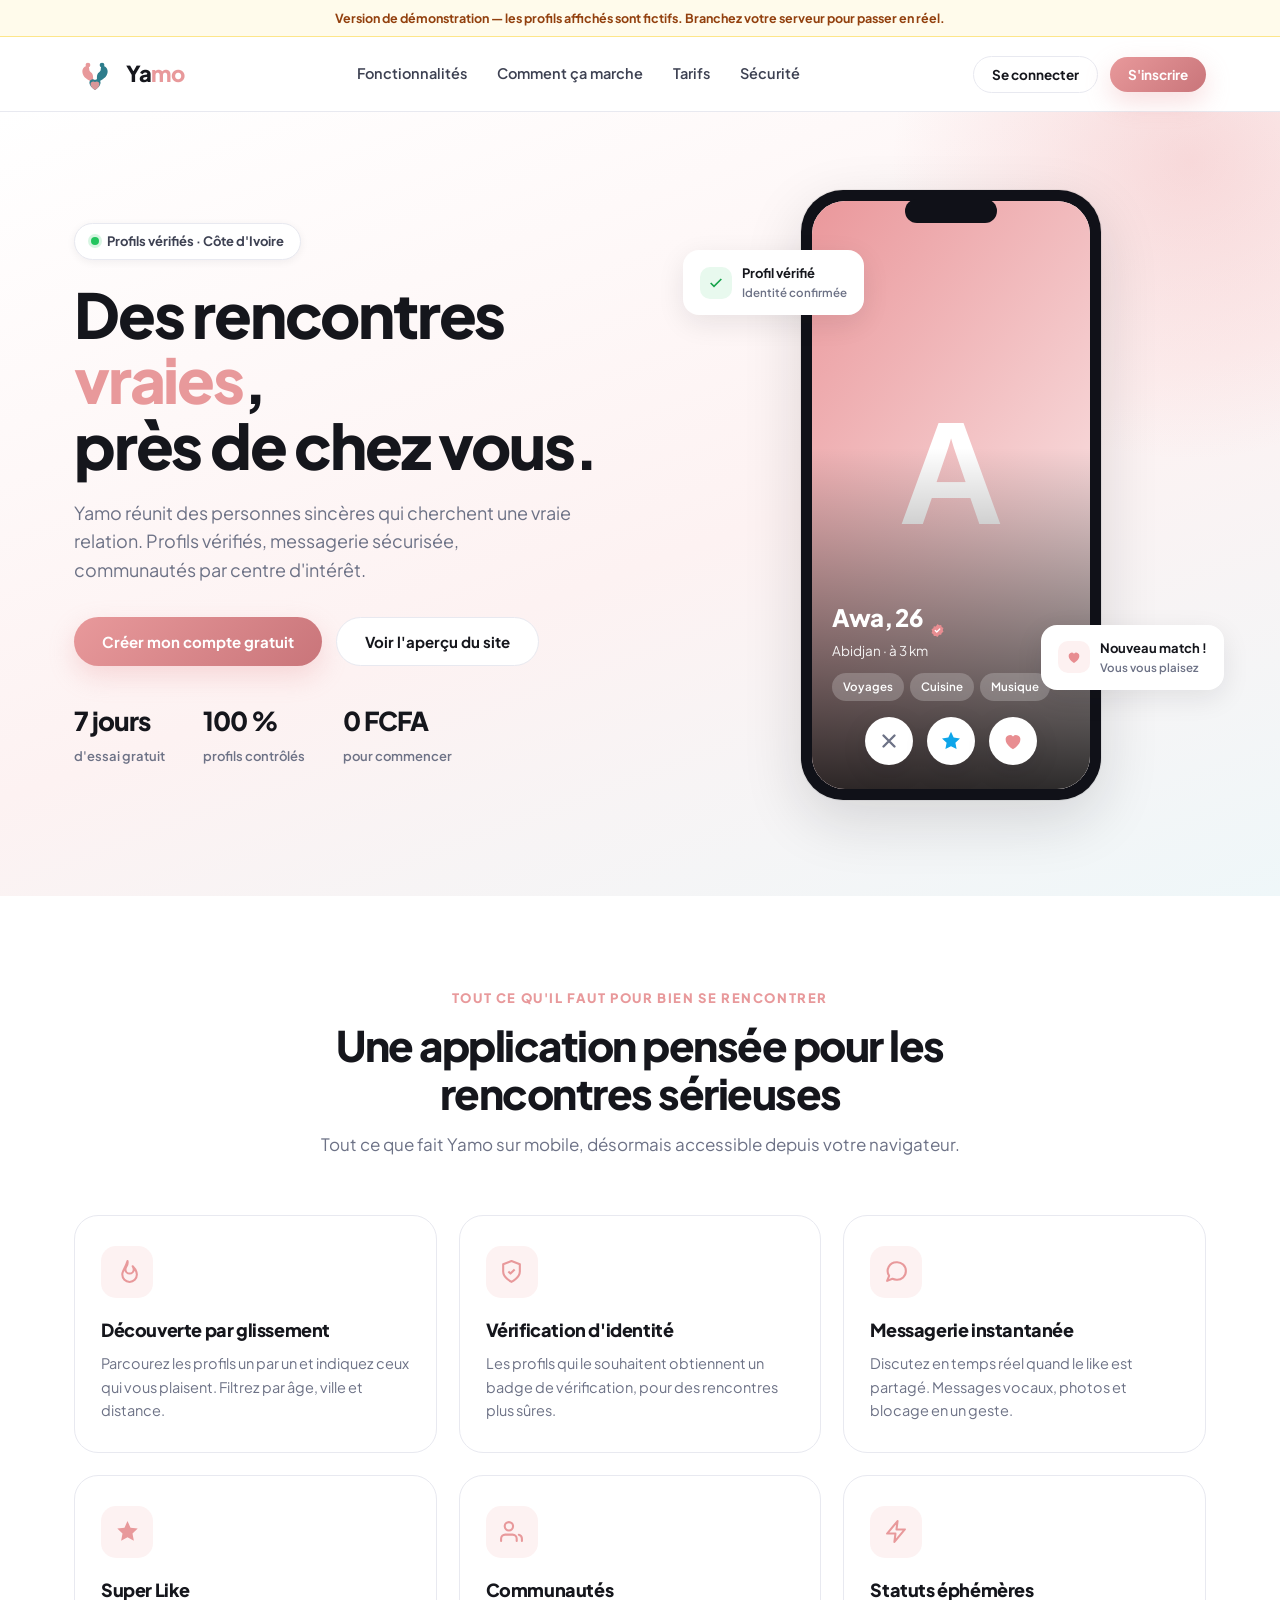
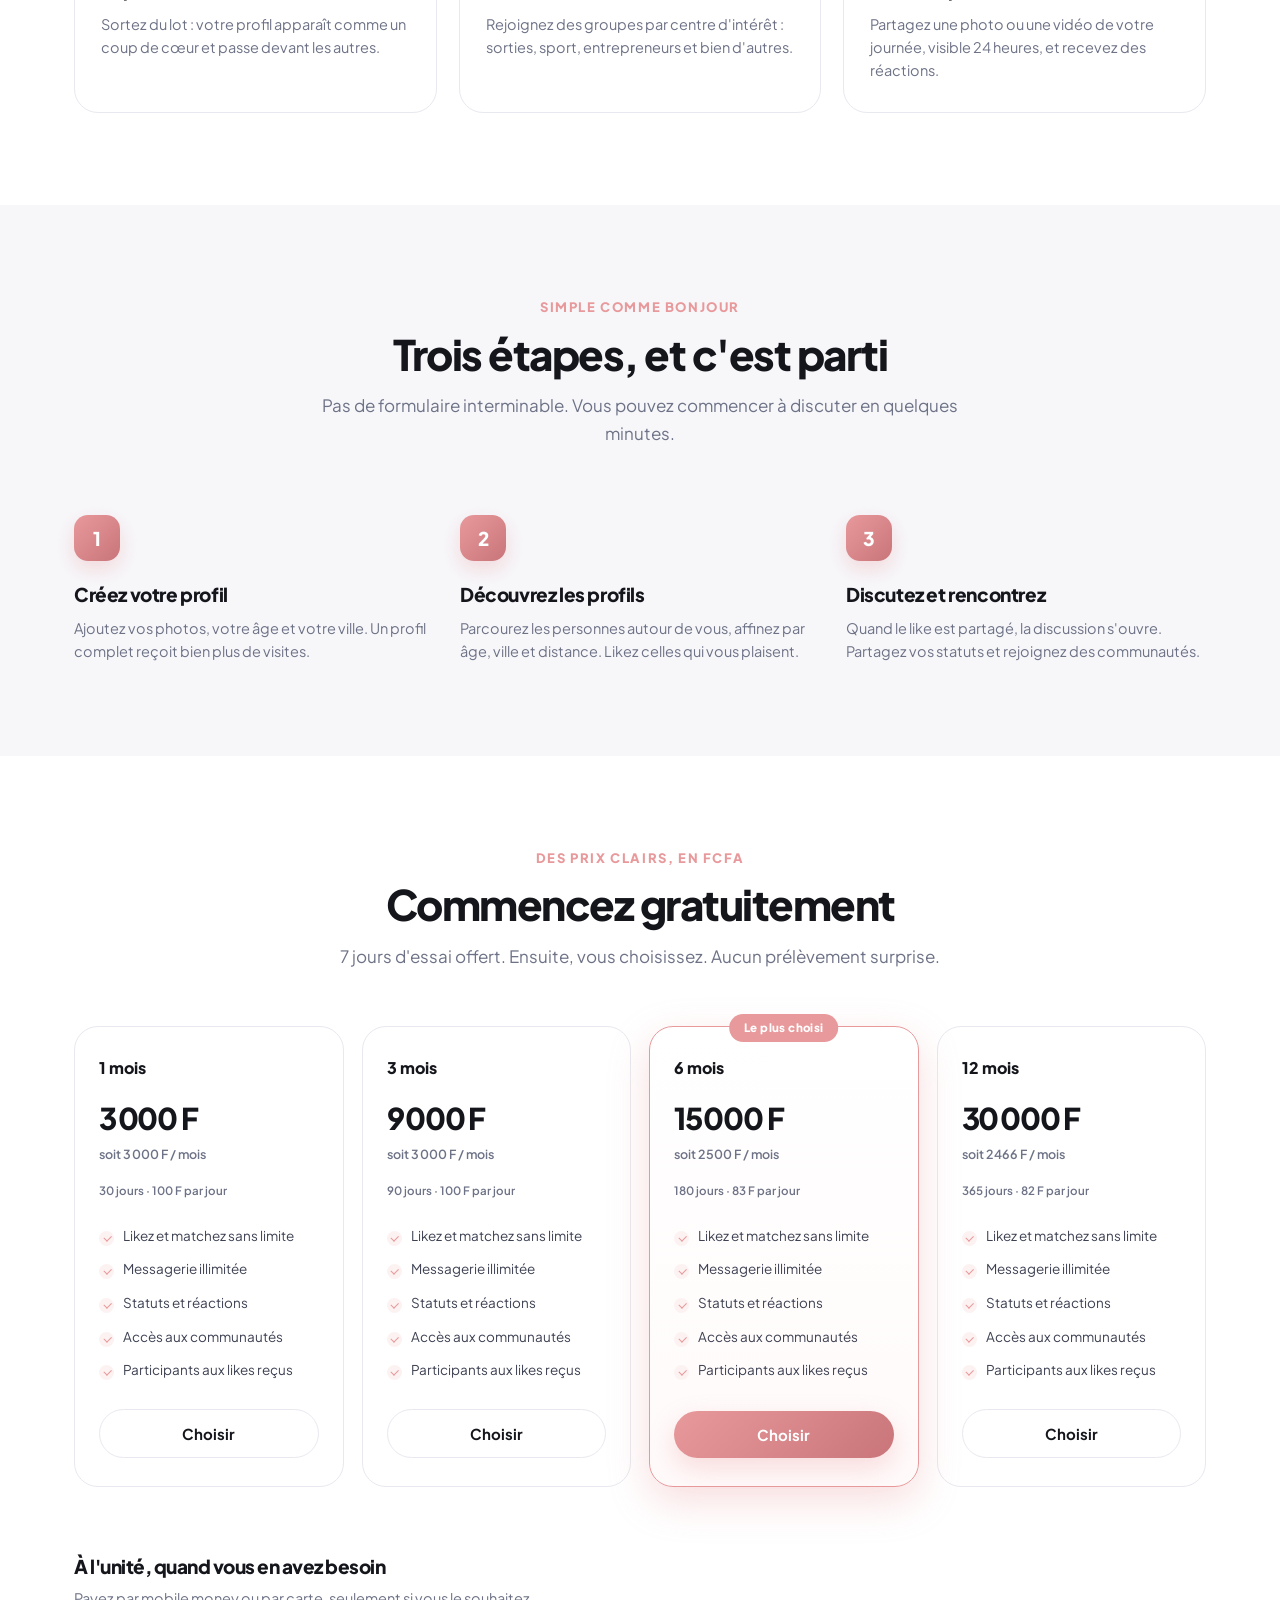
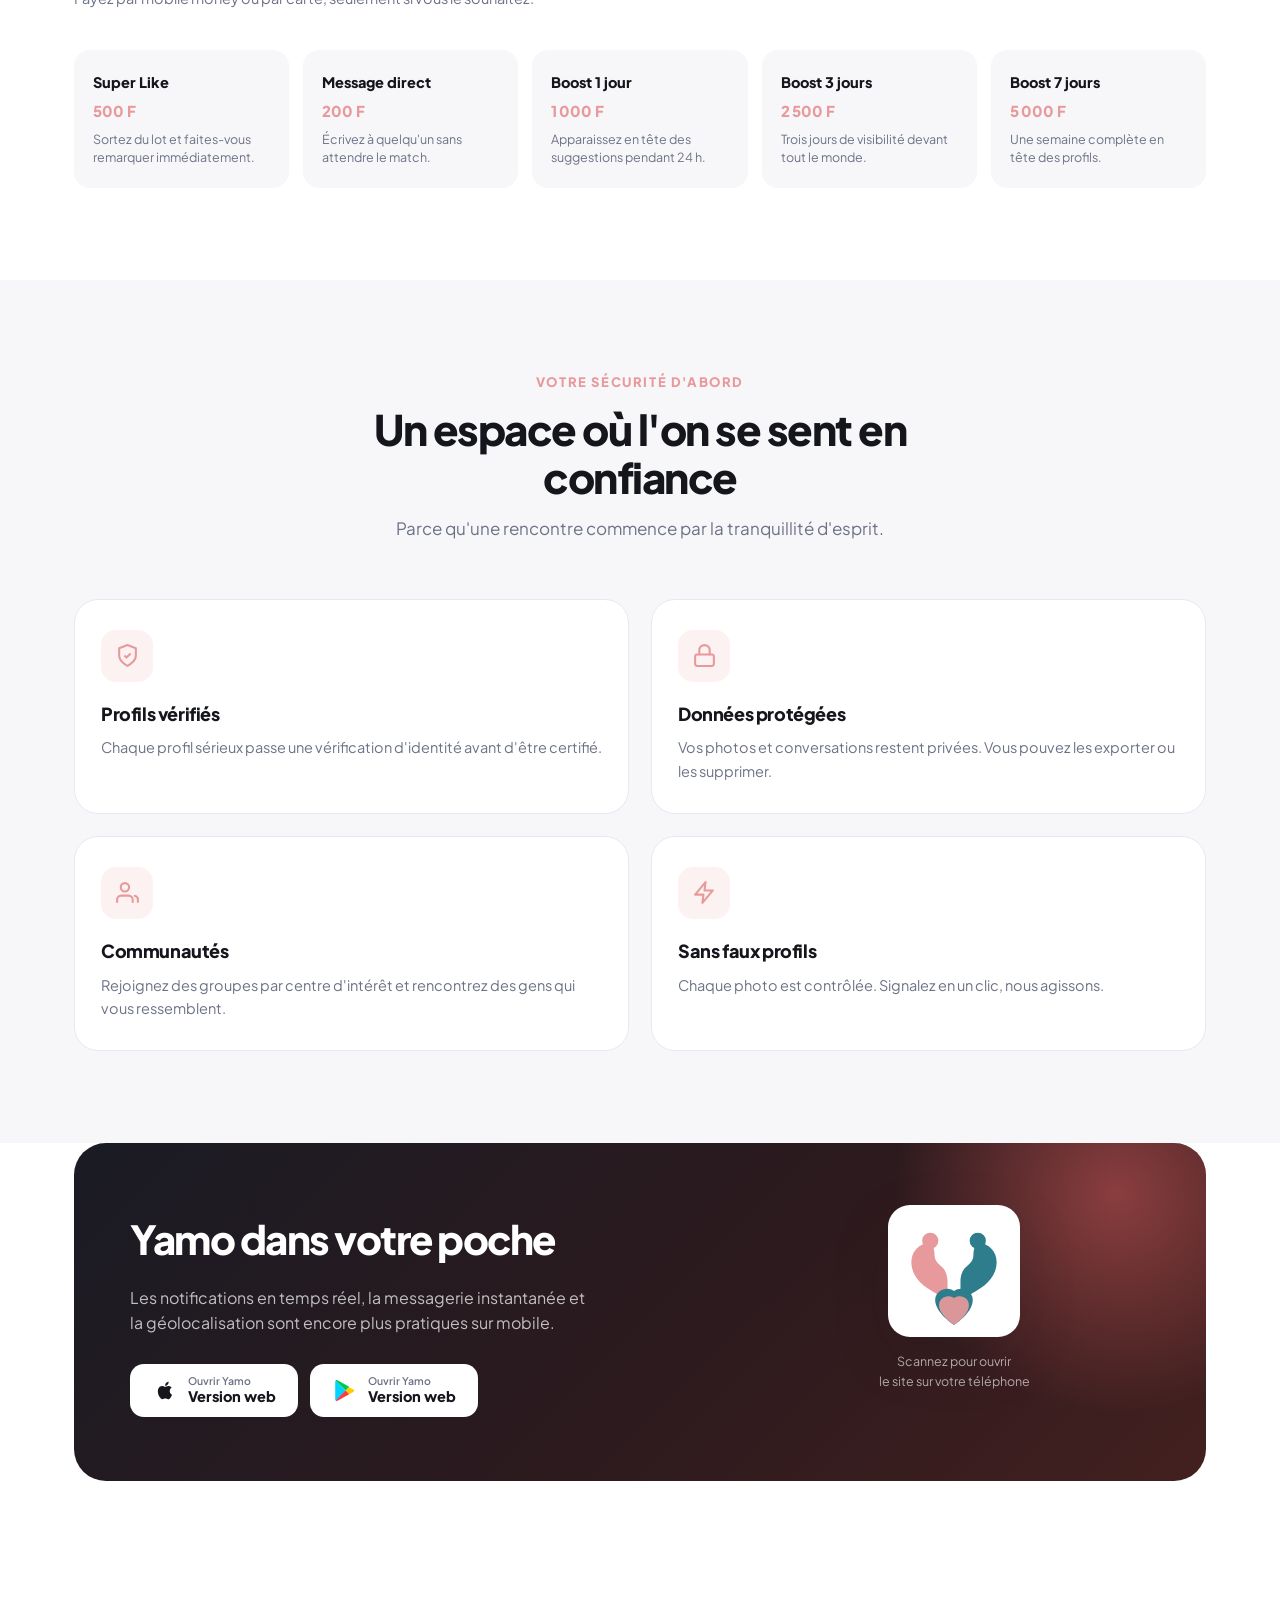
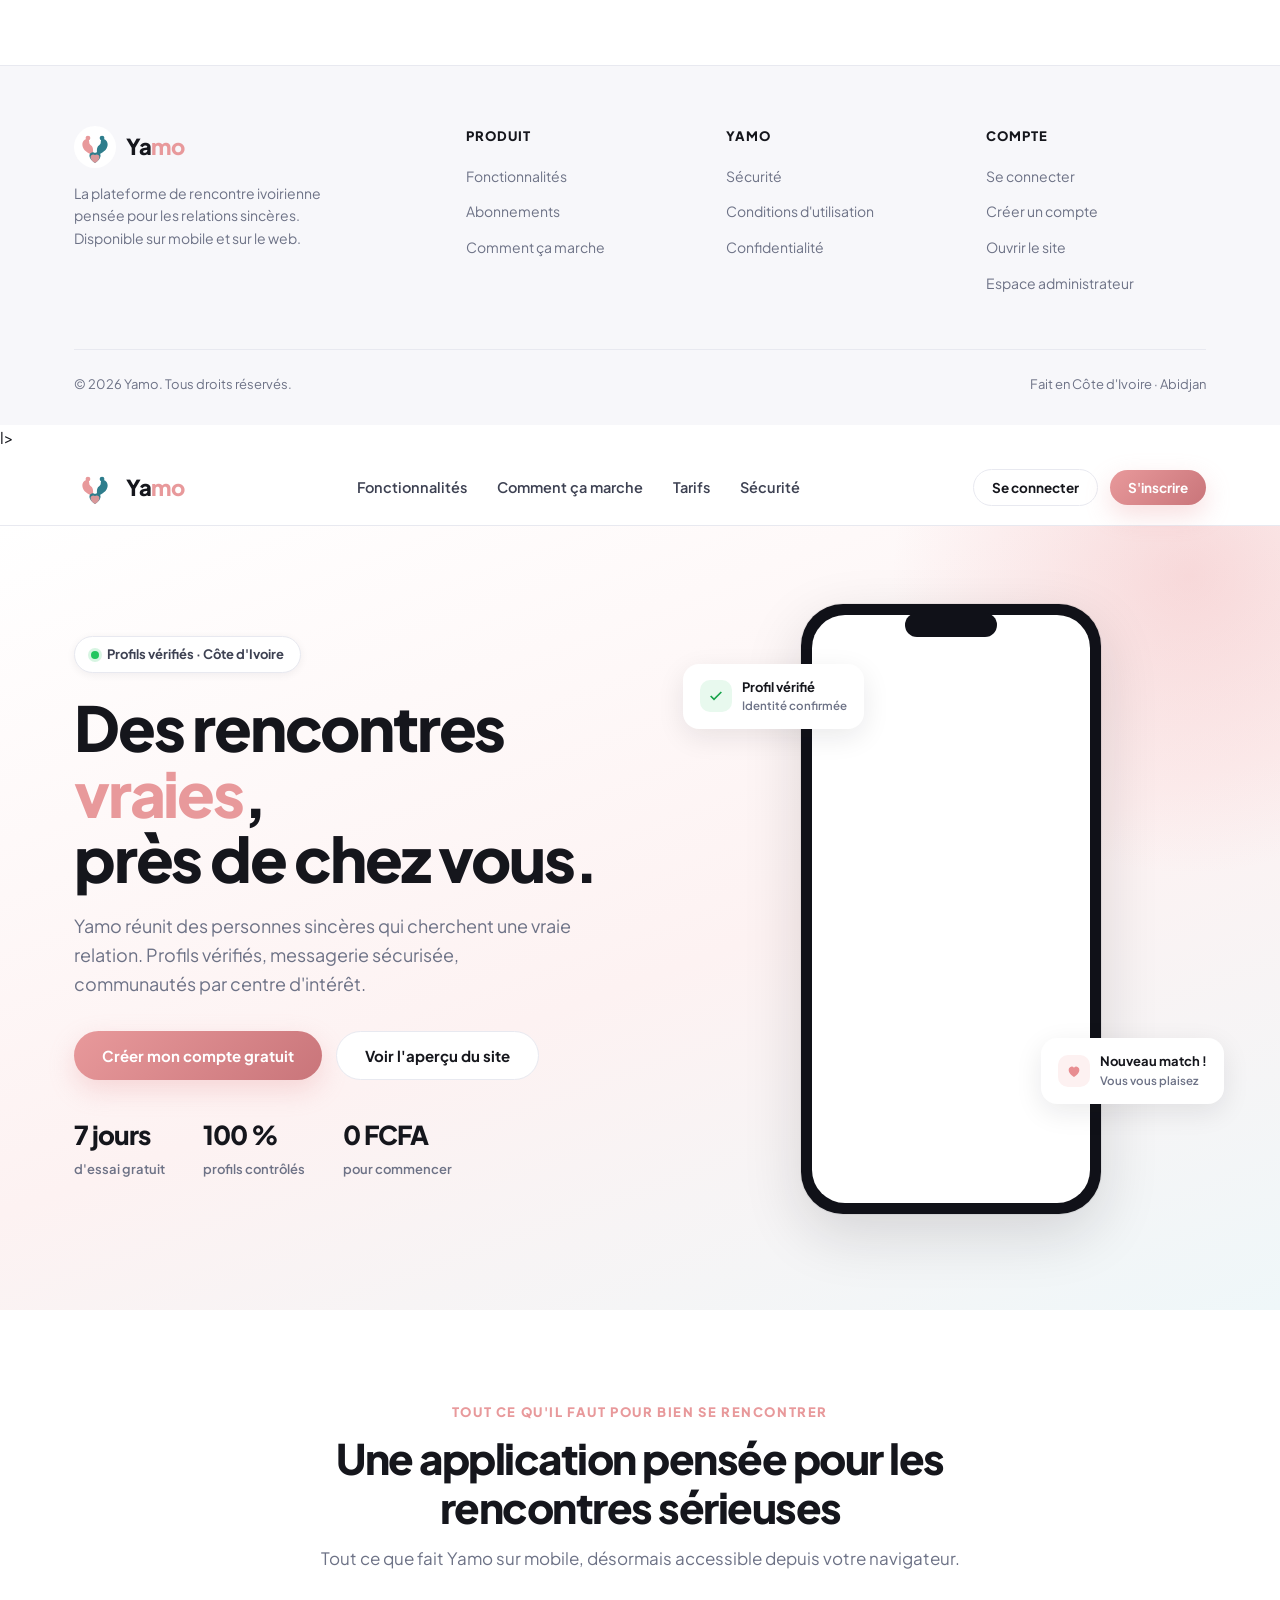
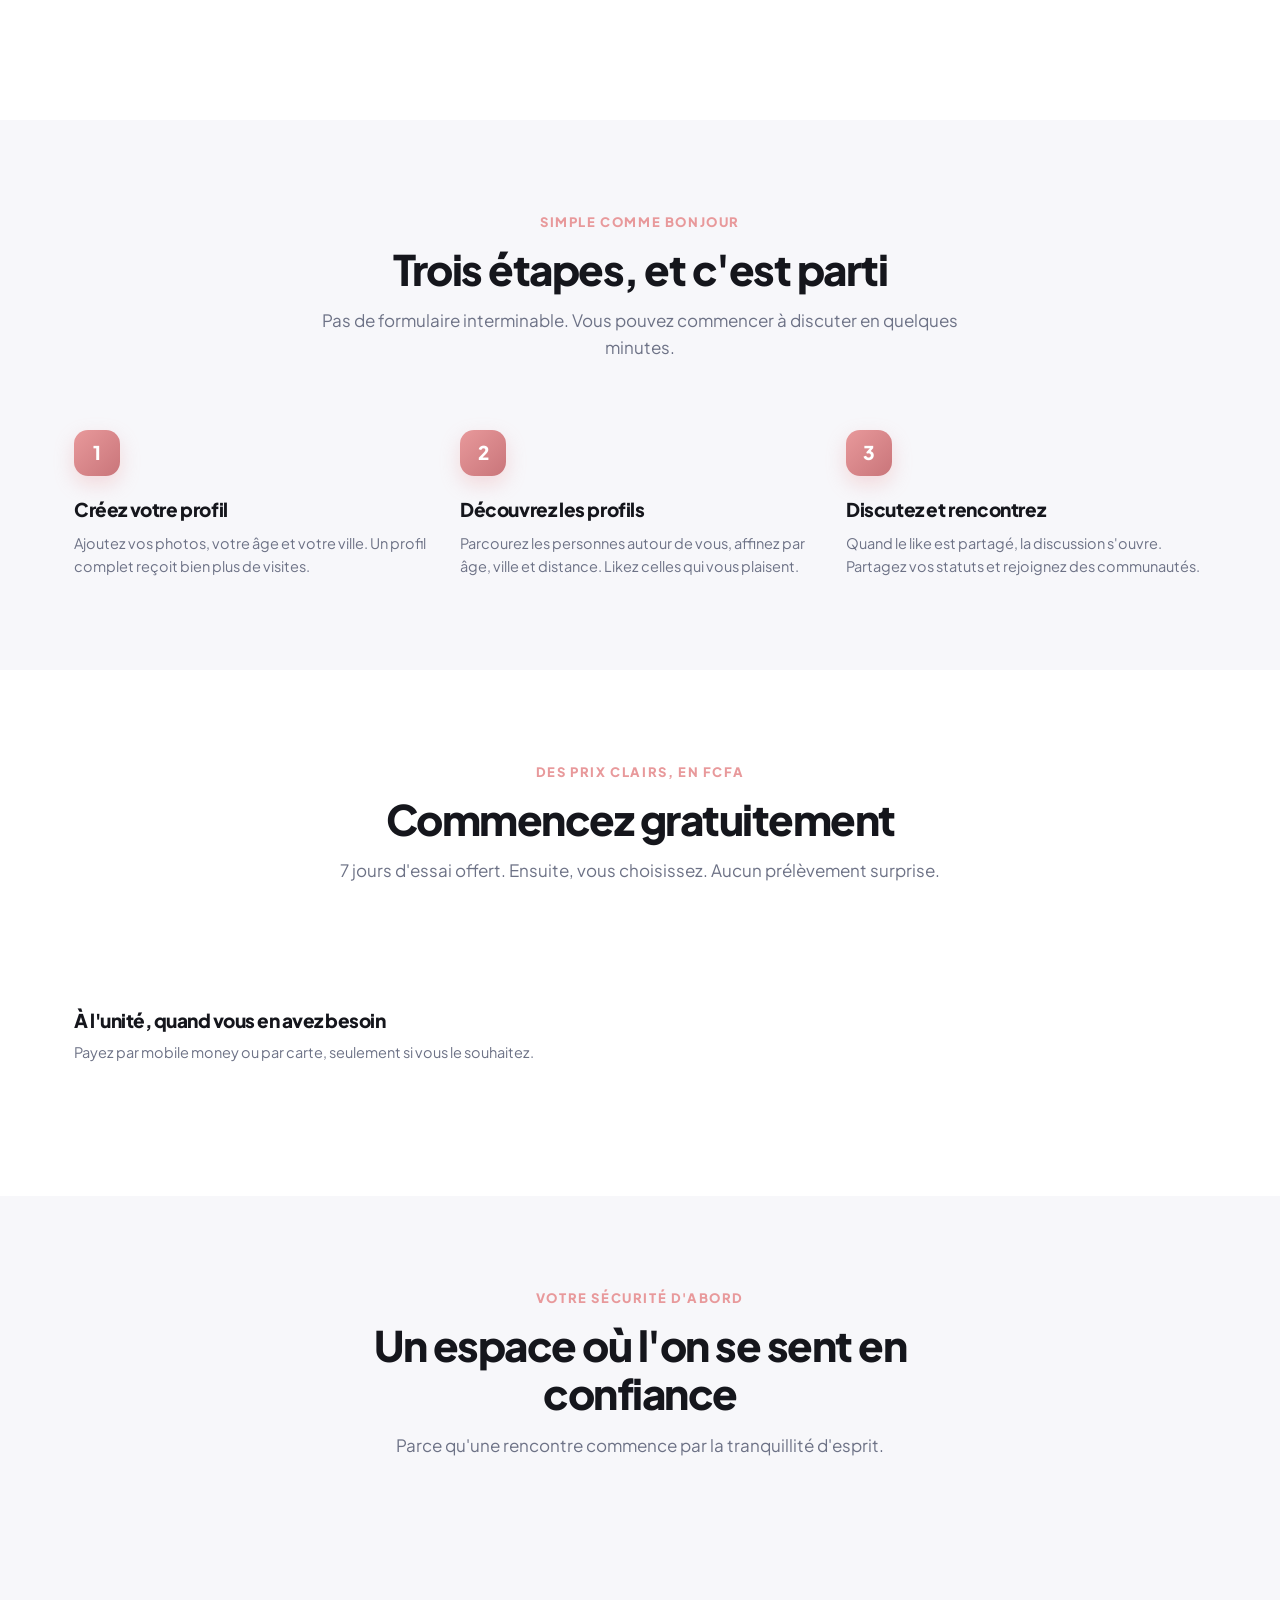
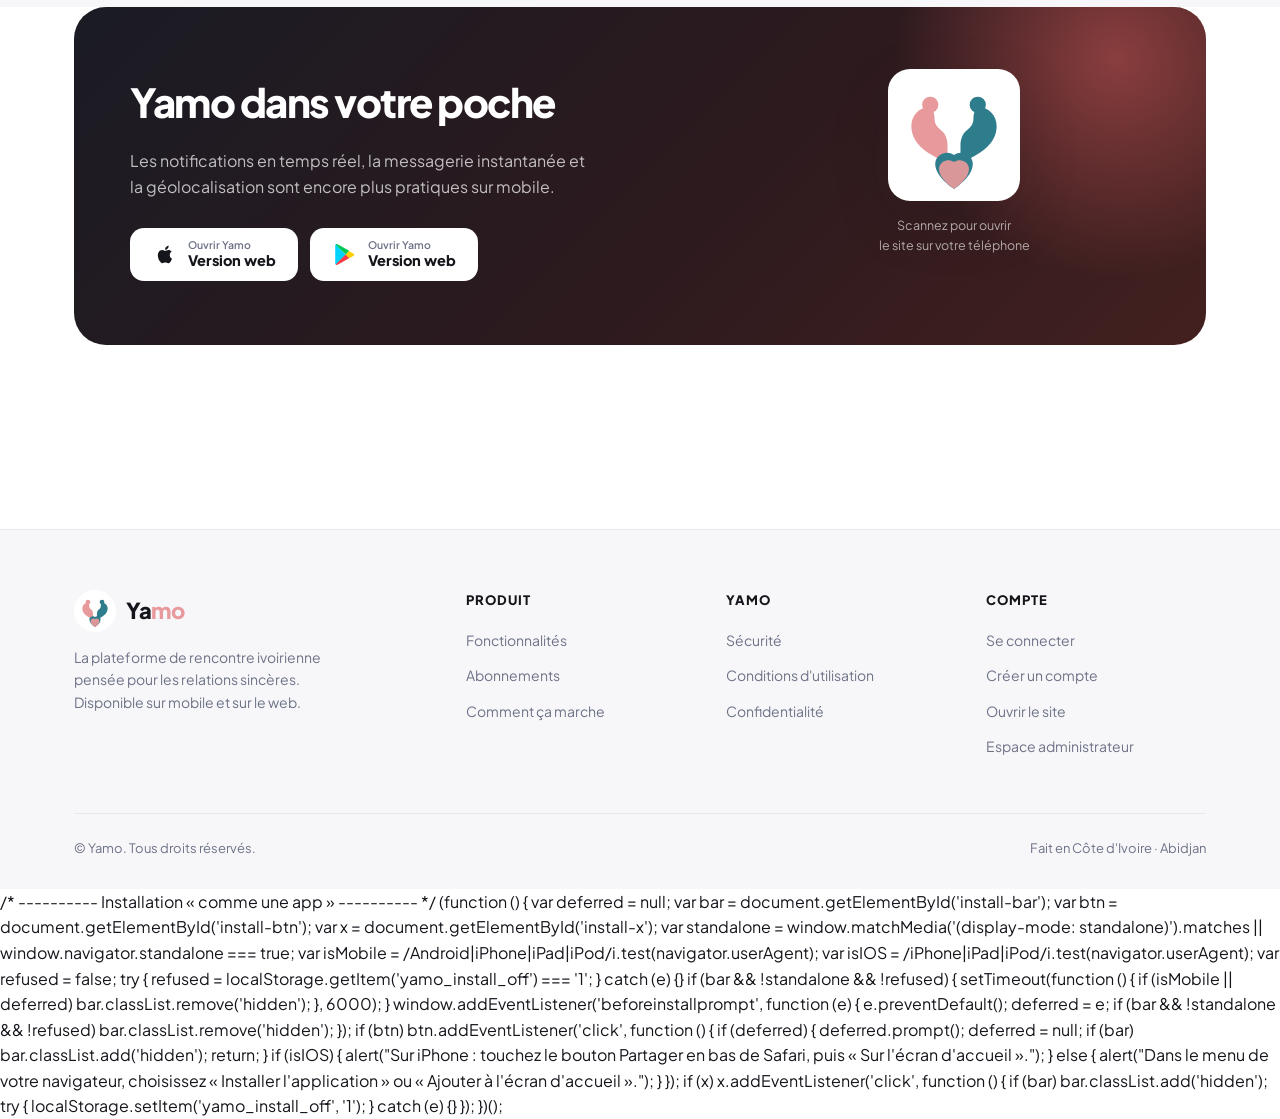
==== yamo-web 2/index.html @ e4fbd113 "Add files via upload" ====
<!DOCTYPE html>
<html lang="fr">
<head>
<meta charset="UTF-8">
<meta name="viewport" content="width=device-width, initial-scale=1.0">
<title>Yamo — Rencontrez des personnes vraies, près de chez vous</title>
<meta name="description" content="Yamo est l'application de rencontre ivoirienne pour faire des rencontres sérieuses près de chez vous. Profils vérifiés, messagerie sécurisée, communautés.">
<meta name="theme-color" content="#E88D91">

<meta property="og:title" content="Yamo — Rencontrez des personnes vraies">
<meta property="og:description" content="Profils vérifiés, messagerie sécurisée, communautés. Faites des rencontres sérieuses près de chez vous.">
<meta property="og:type" content="website">

<link rel="preconnect" href="https://fonts.googleapis.com">
<link rel="preconnect" href="https://fonts.gstatic.com" crossorigin>
<link href="https://fonts.googleapis.com/css2?family=Plus+Jakarta+Sans:wght@400;600;700;800&display=swap" rel="stylesheet">
<link rel="manifest" href="manifest.webmanifest">
<meta name="application-name" content="Yamo">
<meta name="mobile-web-app-capable" content="yes">
<meta name="apple-mobile-web-app-capable" content="yes">
<meta name="apple-mobile-web-app-title" content="Yamo">
<meta name="apple-mobile-web-app-status-bar-style" content="default">
<link rel="stylesheet" href="css/style.css">
<link rel="icon" href="assets/favicon.svg" type="image/svg+xml">
<link rel="icon" href="assets/logo-192.png" sizes="192x192" type="image/png">
<link rel="apple-touch-icon" href="assets/apple-touch-icon.png">
<link rel="stylesheet" href="css/tablet.css" media="(min-width: 700px)">
</head>
<body>

<div id="demo-banner" class="demo-banner hidden">
  Version de démonstration — les profils affichés sont fictifs. Branchez votre serveur pour passer en réel.
</div>

<!-- ============ EN-TÊTE ============ -->
<header class="site-header">
  <div class="wrap">
    <a href="#top" class="logo">
      <span class="logo-mark"><img src="assets/logo.svg" alt="Yamo"></span>
      <span>Ya<em>mo</em></span>
    </a>
    <nav class="nav">
      <a href="#fonctionnalites">Fonctionnalités</a>
      <a href="#comment">Comment ça marche</a>
      <a href="#tarifs">Tarifs</a>
      <a href="#securite">Sécurité</a>
    </nav>
    <div class="header-actions">
      <button class="btn btn-ghost btn-sm" data-go="login">Se connecter</button>
      <button class="btn btn-primary btn-sm" data-go="signup">S'inscrire</button>
      <button class="burger" id="burger" aria-label="Menu">
        <svg viewBox="0 0 24 24" fill="none" stroke="currentColor" stroke-width="2"><path d="M4 7h16M4 12h16M4 17h16"/></svg>
      </button>
    </div>
  </div>
  <div id="mobile-menu" class="wrap hidden" style="padding-bottom:18px;display:flex;flex-direction:column;gap:14px;">
    <a href="#fonctionnalites">Fonctionnalités</a>
    <a href="#comment">Comment ça marche</a>
    <a href="#tarifs">Tarifs</a>
    <a href="#securite">Sécurité</a>
  </div>
</header>

<!-- ============ HERO ============ -->
<section class="hero" id="top">
  <div class="wrap">
    <div class="hero-text">
      <span class="badge-pill"><span class="dot"></span>Profils vérifiés · Côte d'Ivoire</span>
      <h1>Des rencontres <em>vraies</em>,<br>près de chez vous.</h1>
      <p class="lead">
        Yamo réunit des personnes sincères qui cherchent une vraie relation.
        Profils vérifiés, messagerie sécurisée, communautés par centre d'intérêt.
      </p>
      <div class="hero-cta">
        <button class="btn btn-primary" data-go="signup">Créer mon compte gratuit</button>
        <button class="btn btn-ghost" data-go="app">Voir l'aperçu du site</button>
      </div>
      <div class="hero-stats">
        <div><strong>7 jours</strong><span>d'essai gratuit</span></div>
        <div><strong>100 %</strong><span>profils contrôlés</span></div>
        <div><strong>0 FCFA</strong><span>pour commencer</span></div>
      </div>
    </div>

    <div class="phone-stage">
      <div class="float-card fc-1">
        <span class="ic" style="background:#e8f9ee;color:#16a34a;">
          <svg viewBox="0 0 24 24" width="16" height="16" fill="none" stroke="currentColor" stroke-width="2.5"><path d="M20 6L9 17l-5-5"/></svg>
        </span>
        <div>Profil vérifié<small>Identité confirmée</small></div>
      </div>
      <div class="float-card fc-2">
        <span class="ic" style="background:#FDF1F1;color:#E88D91;">
          <svg viewBox="0 0 24 24" width="16" height="16" fill="currentColor"><path d="M12 21s-8-4.6-8-10.4A4.6 4.6 0 0 1 12 7a4.6 4.6 0 0 1 8 3.6C20 16.4 12 21 12 21z"/></svg>
        </span>
        <div>Nouveau match !<small>Vous vous plaisez</small></div>
      </div>

      <div class="phone">
        <div class="phone-notch"></div>
        <div class="phone-screen" id="hero-phone"></div>
      </div>
    </div>
  </div>
</section>

<!-- ============ FONCTIONNALITÉS ============ -->
<section class="pad" id="fonctionnalites">
  <div class="wrap">
    <div class="section-head">
      <div class="eyebrow">Tout ce qu'il faut pour bien se rencontrer</div>
      <h2>Une application pensée pour les rencontres sérieuses</h2>
      <p>Tout ce que fait Yamo sur mobile, désormais accessible depuis votre navigateur.</p>
    </div>
    <div class="feat-grid" id="feat-grid"></div>
  </div>
</section>

<!-- ============ COMMENT ÇA MARCHE ============ -->
<section class="pad" id="comment" style="background:var(--bg-2);">
  <div class="wrap">
    <div class="section-head">
      <div class="eyebrow">Simple comme bonjour</div>
      <h2>Trois étapes, et c'est parti</h2>
      <p>Pas de formulaire interminable. Vous pouvez commencer à discuter en quelques minutes.</p>
    </div>
    <div class="steps">
      <div class="step">
        <div class="num">1</div>
        <h3>Créez votre profil</h3>
        <p>Ajoutez vos photos, votre âge et votre ville. Un profil complet reçoit bien plus de visites.</p>
      </div>
      <div class="step">
        <div class="num">2</div>
        <h3>Découvrez les profils</h3>
        <p>Parcourez les personnes autour de vous, affinez par âge, ville et distance. Likez celles qui vous plaisent.</p>
      </div>
      <div class="step">
        <div class="num">3</div>
        <h3>Discutez et rencontrez</h3>
        <p>Quand le like est partagé, la discussion s'ouvre. Partagez vos statuts et rejoignez des communautés.</p>
      </div>
    </div>
  </div>
</section>

<!-- ============ TARIFS ============ -->
<section class="pad" id="tarifs">
  <div class="wrap">
    <div class="section-head">
      <div class="eyebrow">Des prix clairs, en FCFA</div>
      <h2>Commencez gratuitement</h2>
      <p>7 jours d'essai offert. Ensuite, vous choisissez. Aucun prélèvement surprise.</p>
    </div>
    <div class="pricing-grid" id="pricing-grid"></div>

    <div style="margin-top:64px;">
      <h3 style="font-size:19px;font-weight:800;letter-spacing:-.5px;margin-bottom:6px;">À l'unité, quand vous en avez besoin</h3>
      <p style="color:var(--ink-3);font-size:14.5px;margin:0;">Payez par mobile money ou par carte, seulement si vous le souhaitez.</p>
      <div class="extras" id="extras-grid"></div>
    </div>
  </div>
</section>

<!-- ============ SÉCURITÉ ============ -->
<section class="pad" id="securite" style="background:var(--bg-2);">
  <div class="wrap">
    <div class="section-head">
      <div class="eyebrow">Votre sécurité d'abord</div>
      <h2>Un espace où l'on se sent en confiance</h2>
      <p>Parce qu'une rencontre commence par la tranquillité d'esprit.</p>
    </div>
    <div class="feat-grid" id="securite-grid" style="grid-template-columns:repeat(2,1fr);"></div>
  </div>
</section>

<!-- ============ TÉLÉCHARGEMENT ============ -->
<section style="padding:0 0 92px;">
  <div class="wrap">
    <div class="download">
      <div class="inner">
        <div>
          <h2>Yamo dans votre poche</h2>
          <p>Les notifications en temps réel, la messagerie instantanée et la géolocalisation sont encore plus pratiques sur mobile.</p>
          <div class="store-btns">
            <a class="store-btn" id="btn-appstore" href="app.html" aria-label="Ouvrir Yamo">
              <svg viewBox="0 0 24 24" fill="currentColor"><path d="M17.05 12.54c-.02-2.1 1.72-3.11 1.8-3.16-1-1.44-2.53-1.63-3.07-1.65-1.3-.13-2.55.77-3.21.77-.67 0-1.68-.75-2.77-.73-1.42.02-2.74.83-3.47 2.1-1.48 2.57-.38 6.37 1.06 8.46.7 1.02 1.54 2.16 2.64 2.12 1.06-.04 1.46-.68 2.74-.68 1.28 0 1.64.68 2.76.66 1.14-.02 1.86-1.04 2.55-2.06.8-1.18 1.13-2.32 1.15-2.38-.03-.01-2.2-.85-2.22-3.28M15.1 6.2c.58-.71.98-1.69.87-2.67-.84.03-1.87.56-2.48 1.27-.54.62-1.02 1.62-.89 2.58.94.07 1.9-.48 2.5-1.18"/></svg>
              <span><small>Ouvrir Yamo</small><strong>Version web</strong></span>
            </a>
            <a class="store-btn" id="btn-playstore" href="app.html" aria-label="Ouvrir Yamo">
              <svg viewBox="0 0 24 24"><path fill="#00D3FF" d="M3.6 2.3c-.3.3-.5.8-.5 1.4v16.6c0 .6.2 1.1.5 1.4l.1.1 9.3-9.3v-.2L3.7 2.2l-.1.1z"/><path fill="#FFCE00" d="M16.4 15.7l-3.4-3.4v-.2l3.4-3.4.1.1 4 2.3c1.1.6 1.1 1.7 0 2.3l-4 2.3h-.1z"/><path fill="#FF3A44" d="M16.5 15.6L13 12 3.6 21.7c.4.4 1 .4 1.7.1l11.2-6.2"/><path fill="#00C853" d="M16.5 8.4L5.3 2.2c-.7-.4-1.3-.3-1.7.1L13 12l3.5-3.6z"/></svg>
              <span><small>Ouvrir Yamo</small><strong>Version web</strong></span>
            </a>
          </div>
        </div>
        <div style="text-align:center;">
          <div style="width:132px;height:132px;margin:0 auto;background:#fff;border-radius:22px;display:grid;place-items:center;padding:12px;box-shadow:var(--shadow-lg);">
            <img src="assets/logo.svg" alt="Yamo" style="width:100%;height:100%;object-fit:contain;">
          </div>
          <p style="font-size:12.5px;color:rgba(255,255,255,.62);margin-top:14px;">Scannez pour ouvrir<br>le site sur votre téléphone</p>
        </div>
      </div>
    </div>
  </div>
</section>

<!-- ============ FOOTER ============ -->
<footer class="site-footer">
  <div class="wrap">
    <div class="footer-grid">
      <div>
        <a href="#top" class="logo">
          <span class="logo-mark"><img src="assets/logo.svg" alt="Yamo"></span>
          <span>Ya<em>mo</em></span>
        </a>
        <p>La plateforme de rencontre ivoirienne pensée pour les relations sincères. Disponible sur mobile et sur le web.</p>
      </div>
      <div>
        <h5>Produit</h5>
        <ul>
          <li><a href="#fonctionnalites">Fonctionnalités</a></li>
          <li><a href="#tarifs">Abonnements</a></li>
          <li><a href="#comment">Comment ça marche</a></li>
        </ul>
      </div>
      <div>
        <h5>Yamo</h5>
        <ul>
          <li><a href="#securite">Sécurité</a></li>
          <li><a href="#" data-page="legal">Conditions d'utilisation</a></li>
          <li><a href="#" data-page="legal">Confidentialité</a></li>
        </ul>
      </div>
      <div>
        <h5>Compte</h5>
        <ul>
          <li><a href="#" data-go="login">Se connecter</a></li>
          <li><a href="#" data-go="signup">Créer un compte</a></li>
          <li><a href="#" data-go="app">Ouvrir le site</a></li>
          <li><a href="admin.html">Espace administrateur</a></li>
        </ul>
      </div>
    </div>
    <div class="footer-bottom">
      <span>© <span id="year"></span> Yamo. Tous droits réservés.</span>
      <span>Fait en Côte d'Ivoire · Abidjan</span>
    </div>
  </div>
</footer>

<script src="js/config.js"></script>
<script src="js/analytics.js"></script>
<script src="js/data.js"></script>
<script src="js/app.js"></script>
<script src="js/block.js"></script>
<div id="install-bar" class="install-bar hidden">
  <img src="assets/logo-192.png" alt="" width="38" height="38">
  <div><strong>Installer Yamo</strong><span>Ouvrez le site comme une app, plein écran.</span></div>
  <button id="install-btn" class="btn btn-primary btn-sm">Installer</button>
  <button id="install-x" class="ib-x" aria-label="Fermer">&times;</button>
</div>
<script>
if ('serviceWorker' in navigator && location.protocol !== 'file:') {
  window.addEventListener('load', function () { navigator.serviceWorker.register('./sw.js').catch(function(){}); });
}

/* ---------- Installation « comme une app » ----------
   Android (Chrome) : bouton d'installation natif.
   iPhone (Safari)  : petite fenêtre qui explique « Partager → Sur l'écran d'accueil ». */
(function () {
  var deferred = null;
  var bar = document.getElementById('install-bar');
  var btn = document.getElementById('install-btn');
  var x = document.getElementById('install-x');
  var standalone = window.matchMedia('(display-mode: standalone)').matches || window.navigator.standalone === true;
  var isMobile = /Android|iPhone|iPad|iPod/i.test(navigator.userAgent);
  var isIOS = /iPhone|iPad|iPod/i.test(navigator.userAgent) || (navigator.platform === 'MacIntel' && navigator.maxTouchPoints > 1);
  var refused = false;
  try { refused = localStorage.getItem('yamo_install_off') === '1'; } catch (e) {}

  function hint(text) {
    var old = document.getElementById('install-hint');
    if (old) old.remove();
    var box = document.createElement('div');
    box.id = 'install-hint';
    box.setAttribute('role', 'dialog');
    box.style.cssText = 'position:fixed;left:12px;right:12px;bottom:12px;z-index:9999;background:#fff;border-radius:16px;padding:18px 18px 14px;box-shadow:0 12px 40px rgba(0,0,0,.22);font:15px/1.6 system-ui,-apple-system,sans-serif;color:#222;max-width:460px;margin:0 auto;';
    box.innerHTML = '<strong style="display:block;font-size:16px;margin-bottom:6px;">Installer Yamo sur votre téléphone</strong>' +
      '<div>' + text + '</div>' +
      '<button id="install-hint-x" style="margin-top:12px;width:100%;border:0;background:#E88D91;color:#fff;font-weight:700;font-size:15px;padding:12px;border-radius:12px;">J\'ai compris</button>';
    document.body.appendChild(box);
    document.getElementById('install-hint-x').addEventListener('click', function () { box.remove(); });
  }

  if (bar && !standalone && !refused) {
    setTimeout(function () { if (isMobile || deferred) bar.classList.remove('hidden'); }, 6000);
  }
  window.addEventListener('beforeinstallprompt', function (e) {
    e.preventDefault(); deferred = e;
    if (bar && !standalone && !refused) bar.classList.remove('hidden');
  });
  window.addEventListener('appinstalled', function () {
    if (bar) bar.classList.add('hidden');
  });
  if (btn) btn.addEventListener('click', function () {
    if (deferred) { deferred.prompt(); deferred = null; if (bar) bar.classList.add('hidden'); return; }
    if (isIOS) {
      hint('1. Touchez le bouton <b>Partager</b> (le carré avec une flèche vers le haut), en bas de Safari.<br>2. Faites défiler et touchez <b>« Sur l\'écran d\'accueil »</b>.<br>3. Touchez <b>Ajouter</b> : l\'icône Yamo apparaît sur votre écran.');
    } else {
      hint('1. Ouvrez le menu de votre navigateur (les trois points en haut à droite).<br>2. Touchez <b>« Installer l\'application »</b> ou <b>« Ajouter à l\'écran d\'accueil »</b>.<br>3. Confirmez : l\'icône Yamo apparaît sur votre écran.');
    }
  });
  if (x) x.addEventListener('click', function () {
    if (bar) bar.classList.add('hidden');
    try { localStorage.setItem('yamo_install_off', '1'); } catch (e) {}
  });
})();
</script>l>
<html lang="fr">
<head>
<meta charset="UTF-8">
<meta name="viewport" content="width=device-width, initial-scale=1.0">
<title>Yamo — Rencontrez des personnes vraies, près de chez vous</title>
<meta name="description" content="Yamo est l'application de rencontre ivoirienne pour faire des rencontres sérieuses près de chez vous. Profils vérifiés, messagerie sécurisée, communautés.">
<meta name="theme-color" content="#E88D91">

<meta property="og:title" content="Yamo — Rencontrez des personnes vraies">
<meta property="og:description" content="Profils vérifiés, messagerie sécurisée, communautés. Faites des rencontres sérieuses près de chez vous.">
<meta property="og:type" content="website">

<link rel="preconnect" href="https://fonts.googleapis.com">
<link rel="preconnect" href="https://fonts.gstatic.com" crossorigin>
<link href="https://fonts.googleapis.com/css2?family=Plus+Jakarta+Sans:wght@400;600;700;800&display=swap" rel="stylesheet">
<link rel="manifest" href="manifest.webmanifest">
<meta name="application-name" content="Yamo">
<meta name="mobile-web-app-capable" content="yes">
<meta name="apple-mobile-web-app-capable" content="yes">
<meta name="apple-mobile-web-app-title" content="Yamo">
<meta name="apple-mobile-web-app-status-bar-style" content="default">
<link rel="stylesheet" href="css/style.css">
<link rel="icon" href="assets/favicon.svg" type="image/svg+xml">
<link rel="icon" href="assets/logo-192.png" sizes="192x192" type="image/png">
<link rel="apple-touch-icon" href="assets/apple-touch-icon.png">
</head>
<body>

<div id="demo-banner" class="demo-banner hidden">
  Version de démonstration — les profils affichés sont fictifs. Branchez votre serveur pour passer en réel.
</div>

<!-- ============ EN-TÊTE ============ -->
<header class="site-header">
  <div class="wrap">
    <a href="#top" class="logo">
      <span class="logo-mark"><img src="assets/logo.svg" alt="Yamo"></span>
      <span>Ya<em>mo</em></span>
    </a>
    <nav class="nav">
      <a href="#fonctionnalites">Fonctionnalités</a>
      <a href="#comment">Comment ça marche</a>
      <a href="#tarifs">Tarifs</a>
      <a href="#securite">Sécurité</a>
    </nav>
    <div class="header-actions">
      <button class="btn btn-ghost btn-sm" data-go="login">Se connecter</button>
      <button class="btn btn-primary btn-sm" data-go="signup">S'inscrire</button>
      <button class="burger" id="burger" aria-label="Menu">
        <svg viewBox="0 0 24 24" fill="none" stroke="currentColor" stroke-width="2"><path d="M4 7h16M4 12h16M4 17h16"/></svg>
      </button>
    </div>
  </div>
  <div id="mobile-menu" class="wrap hidden" style="padding-bottom:18px;display:flex;flex-direction:column;gap:14px;">
    <a href="#fonctionnalites">Fonctionnalités</a>
    <a href="#comment">Comment ça marche</a>
    <a href="#tarifs">Tarifs</a>
    <a href="#securite">Sécurité</a>
  </div>
</header>

<!-- ============ HERO ============ -->
<section class="hero" id="top">
  <div class="wrap">
    <div class="hero-text">
      <span class="badge-pill"><span class="dot"></span>Profils vérifiés · Côte d'Ivoire</span>
      <h1>Des rencontres <em>vraies</em>,<br>près de chez vous.</h1>
      <p class="lead">
        Yamo réunit des personnes sincères qui cherchent une vraie relation.
        Profils vérifiés, messagerie sécurisée, communautés par centre d'intérêt.
      </p>
      <div class="hero-cta">
        <button class="btn btn-primary" data-go="signup">Créer mon compte gratuit</button>
        <button class="btn btn-ghost" data-go="app">Voir l'aperçu du site</button>
      </div>
      <div class="hero-stats">
        <div><strong>7 jours</strong><span>d'essai gratuit</span></div>
        <div><strong>100 %</strong><span>profils contrôlés</span></div>
        <div><strong>0 FCFA</strong><span>pour commencer</span></div>
      </div>
    </div>

    <div class="phone-stage">
      <div class="float-card fc-1">
        <span class="ic" style="background:#e8f9ee;color:#16a34a;">
          <svg viewBox="0 0 24 24" width="16" height="16" fill="none" stroke="currentColor" stroke-width="2.5"><path d="M20 6L9 17l-5-5"/></svg>
        </span>
        <div>Profil vérifié<small>Identité confirmée</small></div>
      </div>
      <div class="float-card fc-2">
        <span class="ic" style="background:#FDF1F1;color:#E88D91;">
          <svg viewBox="0 0 24 24" width="16" height="16" fill="currentColor"><path d="M12 21s-8-4.6-8-10.4A4.6 4.6 0 0 1 12 7a4.6 4.6 0 0 1 8 3.6C20 16.4 12 21 12 21z"/></svg>
        </span>
        <div>Nouveau match !<small>Vous vous plaisez</small></div>
      </div>

      <div class="phone">
        <div class="phone-notch"></div>
        <div class="phone-screen" id="hero-phone"></div>
      </div>
    </div>
  </div>
</section>

<!-- ============ FONCTIONNALITÉS ============ -->
<section class="pad" id="fonctionnalites">
  <div class="wrap">
    <div class="section-head">
      <div class="eyebrow">Tout ce qu'il faut pour bien se rencontrer</div>
      <h2>Une application pensée pour les rencontres sérieuses</h2>
      <p>Tout ce que fait Yamo sur mobile, désormais accessible depuis votre navigateur.</p>
    </div>
    <div class="feat-grid" id="feat-grid"></div>
  </div>
</section>

<!-- ============ COMMENT ÇA MARCHE ============ -->
<section class="pad" id="comment" style="background:var(--bg-2);">
  <div class="wrap">
    <div class="section-head">
      <div class="eyebrow">Simple comme bonjour</div>
      <h2>Trois étapes, et c'est parti</h2>
      <p>Pas de formulaire interminable. Vous pouvez commencer à discuter en quelques minutes.</p>
    </div>
    <div class="steps">
      <div class="step">
        <div class="num">1</div>
        <h3>Créez votre profil</h3>
        <p>Ajoutez vos photos, votre âge et votre ville. Un profil complet reçoit bien plus de visites.</p>
      </div>
      <div class="step">
        <div class="num">2</div>
        <h3>Découvrez les profils</h3>
        <p>Parcourez les personnes autour de vous, affinez par âge, ville et distance. Likez celles qui vous plaisent.</p>
      </div>
      <div class="step">
        <div class="num">3</div>
        <h3>Discutez et rencontrez</h3>
        <p>Quand le like est partagé, la discussion s'ouvre. Partagez vos statuts et rejoignez des communautés.</p>
      </div>
    </div>
  </div>
</section>

<!-- ============ TARIFS ============ -->
<section class="pad" id="tarifs">
  <div class="wrap">
    <div class="section-head">
      <div class="eyebrow">Des prix clairs, en FCFA</div>
      <h2>Commencez gratuitement</h2>
      <p>7 jours d'essai offert. Ensuite, vous choisissez. Aucun prélèvement surprise.</p>
    </div>
    <div class="pricing-grid" id="pricing-grid"></div>

    <div style="margin-top:64px;">
      <h3 style="font-size:19px;font-weight:800;letter-spacing:-.5px;margin-bottom:6px;">À l'unité, quand vous en avez besoin</h3>
      <p style="color:var(--ink-3);font-size:14.5px;margin:0;">Payez par mobile money ou par carte, seulement si vous le souhaitez.</p>
      <div class="extras" id="extras-grid"></div>
    </div>
  </div>
</section>

<!-- ============ SÉCURITÉ ============ -->
<section class="pad" id="securite" style="background:var(--bg-2);">
  <div class="wrap">
    <div class="section-head">
      <div class="eyebrow">Votre sécurité d'abord</div>
      <h2>Un espace où l'on se sent en confiance</h2>
      <p>Parce qu'une rencontre commence par la tranquillité d'esprit.</p>
    </div>
    <div class="feat-grid" id="securite-grid" style="grid-template-columns:repeat(2,1fr);"></div>
  </div>
</section>

<!-- ============ TÉLÉCHARGEMENT ============ -->
<section style="padding:0 0 92px;">
  <div class="wrap">
    <div class="download">
      <div class="inner">
        <div>
          <h2>Yamo dans votre poche</h2>
          <p>Les notifications en temps réel, la messagerie instantanée et la géolocalisation sont encore plus pratiques sur mobile.</p>
          <div class="store-btns">
            <a class="store-btn" id="btn-appstore" href="app.html" aria-label="Ouvrir Yamo">
              <svg viewBox="0 0 24 24" fill="currentColor"><path d="M17.05 12.54c-.02-2.1 1.72-3.11 1.8-3.16-1-1.44-2.53-1.63-3.07-1.65-1.3-.13-2.55.77-3.21.77-.67 0-1.68-.75-2.77-.73-1.42.02-2.74.83-3.47 2.1-1.48 2.57-.38 6.37 1.06 8.46.7 1.02 1.54 2.16 2.64 2.12 1.06-.04 1.46-.68 2.74-.68 1.28 0 1.64.68 2.76.66 1.14-.02 1.86-1.04 2.55-2.06.8-1.18 1.13-2.32 1.15-2.38-.03-.01-2.2-.85-2.22-3.28M15.1 6.2c.58-.71.98-1.69.87-2.67-.84.03-1.87.56-2.48 1.27-.54.62-1.02 1.62-.89 2.58.94.07 1.9-.48 2.5-1.18"/></svg>
              <span><small>Ouvrir Yamo</small><strong>Version web</strong></span>
            </a>
            <a class="store-btn" id="btn-playstore" href="app.html" aria-label="Ouvrir Yamo">
              <svg viewBox="0 0 24 24"><path fill="#00D3FF" d="M3.6 2.3c-.3.3-.5.8-.5 1.4v16.6c0 .6.2 1.1.5 1.4l.1.1 9.3-9.3v-.2L3.7 2.2l-.1.1z"/><path fill="#FFCE00" d="M16.4 15.7l-3.4-3.4v-.2l3.4-3.4.1.1 4 2.3c1.1.6 1.1 1.7 0 2.3l-4 2.3h-.1z"/><path fill="#FF3A44" d="M16.5 15.6L13 12 3.6 21.7c.4.4 1 .4 1.7.1l11.2-6.2"/><path fill="#00C853" d="M16.5 8.4L5.3 2.2c-.7-.4-1.3-.3-1.7.1L13 12l3.5-3.6z"/></svg>
              <span><small>Ouvrir Yamo</small><strong>Version web</strong></span>
            </a>
          </div>
        </div>
        <div style="text-align:center;">
          <div style="width:132px;height:132px;margin:0 auto;background:#fff;border-radius:22px;display:grid;place-items:center;padding:12px;box-shadow:var(--shadow-lg);">
            <img src="assets/logo.svg" alt="Yamo" style="width:100%;height:100%;object-fit:contain;">
          </div>
          <p style="font-size:12.5px;color:rgba(255,255,255,.62);margin-top:14px;">Scannez pour ouvrir<br>le site sur votre téléphone</p>
        </div>
      </div>
    </div>
  </div>
</section>

<!-- ============ FOOTER ============ -->
<footer class="site-footer">
  <div class="wrap">
    <div class="footer-grid">
      <div>
        <a href="#top" class="logo">
          <span class="logo-mark"><img src="assets/logo.svg" alt="Yamo"></span>
          <span>Ya<em>mo</em></span>
        </a>
        <p>La plateforme de rencontre ivoirienne pensée pour les relations sincères. Disponible sur mobile et sur le web.</p>
      </div>
      <div>
        <h5>Produit</h5>
        <ul>
          <li><a href="#fonctionnalites">Fonctionnalités</a></li>
          <li><a href="#tarifs">Abonnements</a></li>
          <li><a href="#comment">Comment ça marche</a></li>
        </ul>
      </div>
      <div>
        <h5>Yamo</h5>
        <ul>
          <li><a href="#securite">Sécurité</a></li>
          <li><a href="#" data-page="legal">Conditions d'utilisation</a></li>
          <li><a href="#" data-page="legal">Confidentialité</a></li>
        </ul>
      </div>
      <div>
        <h5>Compte</h5>
        <ul>
          <li><a href="#" data-go="login">Se connecter</a></li>
          <li><a href="#" data-go="signup">Créer un compte</a></li>
          <li><a href="#" data-go="app">Ouvrir le site</a></li>
          <li><a href="admin.html">Espace administrateur</a></li>
        </ul>
      </div>
    </div>
    <div class="footer-bottom">
      <span>© <span id="year"></span> Yamo. Tous droits réservés.</span>
      <span>Fait en Côte d'Ivoire · Abidjan</span>
    </div>
  </div>
</footer>

<script src="js/config.js"></script>
<script src="js/analytics.js"></script>
<script src="js/data.js"></script>
<script src="js/app.js"></script>
<script src="js/block.js"></script>
<div id="install-bar" class="install-bar hidden">
  <img src="assets/logo-192.png" alt="" width="38" height="38">
  <div><strong>Installer Yamo</strong><span>Ouvrez le site comme une app, plein écran.</span></div>
  <button id="install-btn" class="btn btn-primary btn-sm">Installer</button>
  <button id="install-x" class="ib-x" aria-label="Fermer">&times;</button>
</div>
<script>
if ('serviceWorker' in navigator && location.protocol !== 'file:') {
  window.addEventListener('load', function () { navigator.serviceWorker.register('./sw.js').catch(function(){}); });
}
</script>

/* ---------- Installation « comme une app » ---------- */
(function () {
  var deferred = null;
  var bar = document.getElementById('install-bar');
  var btn = document.getElementById('install-btn');
  var x = document.getElementById('install-x');
  var standalone = window.matchMedia('(display-mode: standalone)').matches || window.navigator.standalone === true;
  var isMobile = /Android|iPhone|iPad|iPod/i.test(navigator.userAgent);
  var isIOS = /iPhone|iPad|iPod/i.test(navigator.userAgent);
  var refused = false;
  try { refused = localStorage.getItem('yamo_install_off') === '1'; } catch (e) {}

  if (bar && !standalone && !refused) {
    setTimeout(function () { if (isMobile || deferred) bar.classList.remove('hidden'); }, 6000);
  }
  window.addEventListener('beforeinstallprompt', function (e) {
    e.preventDefault(); deferred = e;
    if (bar && !standalone && !refused) bar.classList.remove('hidden');
  });
  if (btn) btn.addEventListener('click', function () {
    if (deferred) { deferred.prompt(); deferred = null; if (bar) bar.classList.add('hidden'); return; }
    if (isIOS) {
      alert("Sur iPhone : touchez le bouton Partager en bas de Safari, puis « Sur l'écran d'accueil ».");
    } else {
      alert("Dans le menu de votre navigateur, choisissez « Installer l'application » ou « Ajouter à l'écran d'accueil ».");
    }
  });
  if (x) x.addEventListener('click', function () {
    if (bar) bar.classList.add('hidden');
    try { localStorage.setItem('yamo_install_off', '1'); } catch (e) {}
  });
})();
</script>
</body>
</html>
---- yamo-web 2/css/style.css ----
/* ============================================================
   YAMO — Feuille de style principale
   ============================================================ */

:root {
  /* Couleurs de la marque Yamo (extraites du logo officiel) */
  --yamo: #E8999B;          /* rose saumon — couleur exacte du logo */
  --yamo-dark: #DF8A8D;
  --yamo-deep: #C9757A;
  --yamo-soft: #FDF2F2;
  --yamo-glow: rgba(232, 153, 155, 0.32);

  /* Bleu canard du logo */
  --teal: #2E7D8C;
  --teal-light: #4AA3B2;
  --teal-soft: #EFF7F9;
  --teal-glow: rgba(46, 125, 140, 0.26);
  --teal-deep: #256A78;

  --ink: #15161c;
  --ink-2: #3d4152;
  --ink-3: #6d7286;
  --line: #e8e9f0;
  --bg: #ffffff;
  --bg-2: #f7f7fa;

  --ok: #22c55e;
  --warn: #f59e0b;

  --r-sm: 10px;
  --r-md: 16px;
  --r-lg: 24px;
  --r-xl: 32px;

  --shadow-sm: 0 2px 8px rgba(21, 22, 28, 0.06);
  --shadow-md: 0 8px 28px rgba(21, 22, 28, 0.09);
  --shadow-lg: 0 20px 60px rgba(21, 22, 28, 0.14);

  --font: 'Plus Jakarta Sans', -apple-system, BlinkMacSystemFont, 'Segoe UI', Roboto, sans-serif;
  --max: 1180px;
}

* { box-sizing: border-box; }

html { scroll-behavior: smooth; }

html, body { overflow-x: hidden; max-width: 100%; }

body {
  margin: 0;
  font-family: var(--font);
  color: var(--ink);
  background: var(--bg);
  -webkit-font-smoothing: antialiased;
  line-height: 1.6;
}

img { max-width: 100%; display: block; }
button { font-family: inherit; cursor: pointer; border: none; background: none; }
a { color: inherit; text-decoration: none; }

.wrap { width: 100%; max-width: var(--max); margin: 0 auto; padding: 0 24px; }
.hidden { display: none !important; }

/* ---------- Boutons ---------- */
.btn {
  display: inline-flex;
  align-items: center;
  justify-content: center;
  gap: 9px;
  padding: 14px 28px;
  border-radius: 999px;
  font-size: 15px;
  font-weight: 700;
  transition: transform .18s ease, box-shadow .18s ease, background .18s ease;
  white-space: nowrap;
}
.btn:active { transform: scale(.97); }

.btn-primary {
  background: linear-gradient(135deg, var(--yamo) 0%, var(--yamo-deep) 100%);
  color: #fff;
  box-shadow: 0 10px 26px var(--yamo-glow);
}
.btn-primary:hover { box-shadow: 0 14px 34px var(--yamo-glow); transform: translateY(-2px); }

.btn-ghost {
  background: #fff;
  color: var(--ink);
  border: 1.5px solid var(--line);
}
.btn-ghost:hover { border-color: var(--yamo); color: var(--yamo); }

.btn-outline-light {
  background: rgba(255,255,255,.12);
  color: #fff;
  border: 1.5px solid rgba(255,255,255,.4);
}
.btn-outline-light:hover { background: rgba(255,255,255,.22); }

.btn-sm { padding: 9px 18px; font-size: 13.5px; }
.btn-block { width: 100%; }
.btn[disabled] { opacity: .55; cursor: not-allowed; }

/* ---------- Header public ---------- */
.site-header {
  position: sticky;
  top: 0;
  z-index: 50;
  background: rgba(255, 255, 255, .88);
  backdrop-filter: blur(14px);
  border-bottom: 1px solid var(--line);
}
.site-header .wrap {
  display: flex;
  align-items: center;
  justify-content: space-between;
  height: 74px;
}

.logo { display: flex; align-items: center; gap: 10px; font-weight: 800; font-size: 22px; letter-spacing: -.5px; }
.logo-mark {
  width: 42px; height: 42px;
  border-radius: 50%;
  background: #fff;
  display: grid; place-items: center;
  overflow: hidden;
  flex-shrink: 0;
}
.logo-mark img { width: 100%; height: 100%; object-fit: contain; padding: 5px; }
/* fond clair : le logo (rose + bleu) reste très lisible */
.logo-mark { background: #fff; }
.logo-mark.dark { background: #fff; box-shadow: 0 2px 8px rgba(0,0,0,.12); }
/* logo sur photo / fond foncé (pied de page, bandeau) */
.logo-mark.on-dark { background: rgba(255,255,255,.96); }
.logo span em { font-style: normal; color: var(--yamo); }

.nav { display: flex; align-items: center; gap: 30px; }
.nav a { font-size: 14.5px; font-weight: 600; color: var(--ink-2); transition: color .15s; }
.nav a:hover { color: var(--yamo); }
.header-actions { display: flex; align-items: center; gap: 12px; }

.burger { display: none; width: 42px; height: 42px; border-radius: 12px; border: 1px solid var(--line); place-items: center; }
.burger svg { width: 20px; height: 20px; }

/* ---------- Hero ---------- */
.hero {
  position: relative;
  overflow: hidden;
  padding: 78px 0 96px;
  background: linear-gradient(160deg, #fff 0%, var(--yamo-soft) 55%, var(--teal-soft) 100%);
}
.hero::before {
  content: '';
  position: absolute;
  width: 620px; height: 620px;
  right: -220px; top: -260px;
  background: radial-gradient(circle, rgba(232,141,145,.28) 0%, transparent 68%);
  border-radius: 50%;
}
.hero .wrap { display: grid; grid-template-columns: 1.05fr .95fr; gap: 60px; align-items: center; position: relative; }

.badge-pill {
  display: inline-flex; align-items: center; gap: 8px;
  background: #fff; border: 1px solid var(--line);
  padding: 7px 16px; border-radius: 999px;
  font-size: 13px; font-weight: 700; color: var(--ink-2);
  box-shadow: var(--shadow-sm);
}
.badge-pill .dot { width: 8px; height: 8px; border-radius: 50%; background: var(--ok); box-shadow: 0 0 0 3px rgba(34,197,94,.18); }

.hero h1 {
  font-size: clamp(38px, 5vw, 62px);
  line-height: 1.06;
  letter-spacing: -2.2px;
  margin: 22px 0 20px;
  font-weight: 800;
}
.hero h1 em { font-style: normal; color: var(--yamo); }
.hero p.lead { font-size: 18px; color: var(--ink-3); max-width: 500px; margin: 0 0 32px; }

.hero-cta { display: flex; gap: 14px; flex-wrap: wrap; margin-bottom: 34px; }

.hero-stats { display: flex; gap: 38px; }
.hero-stats div strong { display: block; font-size: 26px; font-weight: 800; letter-spacing: -1px; }
.hero-stats div span { font-size: 13px; color: var(--ink-3); font-weight: 600; }

/* Téléphone mockup */
.phone-stage { position: relative; display: flex; justify-content: center; }
.phone {
  width: 300px;
  height: 610px;
  border-radius: 42px;
  background: #101118;
  padding: 11px;
  box-shadow: var(--shadow-lg), 0 0 0 1px rgba(0,0,0,.06);
  position: relative;
  z-index: 2;
}
.phone-screen {
  width: 100%; height: 100%;
  border-radius: 33px;
  overflow: hidden;
  background: #fff;
  position: relative;
}
.phone-notch {
  position: absolute; top: 9px; left: 50%; transform: translateX(-50%);
  width: 92px; height: 24px; background: #101118; border-radius: 999px; z-index: 5;
}

.float-card {
  position: absolute;
  background: #fff;
  border-radius: var(--r-md);
  padding: 13px 17px;
  box-shadow: var(--shadow-md);
  font-size: 13px;
  font-weight: 700;
  display: flex; align-items: center; gap: 10px;
  z-index: 3;
  animation: floaty 5s ease-in-out infinite;
}
.float-card .ic { width: 32px; height: 32px; border-radius: 10px; display: grid; place-items: center; }
.float-card .ic svg { width: 16px; height: 16px; }
.float-card small { display: block; font-weight: 600; color: var(--ink-3); font-size: 11.5px; }
.fc-1 { top: 60px; left: -14px; animation-delay: .3s; }
.fc-2 { bottom: 110px; right: -18px; animation-delay: 1.4s; }

@keyframes floaty {
  0%, 100% { transform: translateY(0); }
  50% { transform: translateY(-12px); }
}

/* ---------- Aperçu swipe dans le téléphone ---------- */
.swipe-card {
  position: absolute;
  inset: 0;
  background-size: cover;
  background-position: center;
}
.swipe-shade {
  position: absolute; inset: 0;
  background: linear-gradient(180deg, rgba(0,0,0,0) 42%, rgba(0,0,0,.82) 100%);
}
.swipe-info { position: absolute; left: 20px; right: 20px; bottom: 88px; color: #fff; }
.swipe-info h3 { margin: 0; font-size: 24px; font-weight: 800; letter-spacing: -.6px; display: flex; align-items: center; gap: 7px; }
.swipe-info p { margin: 4px 0 0; font-size: 13.5px; opacity: .92; }
.swipe-tags { display: flex; gap: 6px; margin-top: 11px; flex-wrap: wrap; }
.swipe-tags span {
  background: rgba(255,255,255,.22);
  backdrop-filter: blur(8px);
  padding: 5px 11px; border-radius: 999px; font-size: 11.5px; font-weight: 600;
}
.swipe-actions {
  position: absolute; bottom: 24px; left: 0; right: 0;
  display: flex; justify-content: center; gap: 14px;
}
.swipe-actions button {
  width: 48px; height: 48px; border-radius: 50%;
  background: #fff; display: grid; place-items: center;
  box-shadow: var(--shadow-md);
  transition: transform .15s;
}
.swipe-actions button:hover { transform: scale(1.1); }
.swipe-actions button svg { width: 22px; height: 22px; }

/* ---------- Sections ---------- */
section.pad { padding: 92px 0; }
.section-head { text-align: center; max-width: 660px; margin: 0 auto 56px; }
.section-head .eyebrow {
  color: var(--yamo); font-size: 13px; font-weight: 800;
  letter-spacing: 1.6px; text-transform: uppercase; margin-bottom: 12px;
}
.section-head h2 { font-size: clamp(28px, 3.6vw, 42px); letter-spacing: -1.5px; margin: 0 0 14px; font-weight: 800; line-height: 1.15; }
.section-head p { color: var(--ink-3); font-size: 17px; margin: 0; }

/* ---------- Fonctionnalités ---------- */
.feat-grid { display: grid; grid-template-columns: repeat(3, 1fr); gap: 22px; }
.feat {
  background: #fff; border: 1px solid var(--line); border-radius: var(--r-lg);
  padding: 30px 26px;
  transition: transform .2s, box-shadow .2s, border-color .2s;
}
.feat:hover { transform: translateY(-5px); box-shadow: var(--shadow-md); border-color: #ffd9d7; }
.feat .ic {
  width: 52px; height: 52px; border-radius: 15px;
  background: var(--yamo-soft); display: grid; place-items: center; margin-bottom: 18px;
  color: var(--yamo);
}
.feat .ic svg { width: 25px; height: 25px; }
.feat h3 { margin: 0 0 8px; font-size: 18px; font-weight: 800; letter-spacing: -.4px; }
.feat p { margin: 0; color: var(--ink-3); font-size: 14.5px; }

/* ---------- Étapes ---------- */
.steps { display: grid; grid-template-columns: repeat(3, 1fr); gap: 26px; }
.step { position: relative; padding-top: 12px; }
.step .num {
  width: 46px; height: 46px; border-radius: 14px;
  background: linear-gradient(135deg, var(--yamo), var(--yamo-deep));
  color: #fff; font-weight: 800; font-size: 19px;
  display: grid; place-items: center; margin-bottom: 18px;
  box-shadow: 0 8px 20px var(--yamo-glow);
}
.step h3 { margin: 0 0 8px; font-size: 19px; font-weight: 800; letter-spacing: -.4px; }
.step p { margin: 0; color: var(--ink-3); font-size: 14.5px; }

/* ---------- Tarifs ---------- */
.pricing-grid { display: grid; grid-template-columns: repeat(4, 1fr); gap: 18px; align-items: stretch; }
.plan {
  border: 1.5px solid var(--line); border-radius: var(--r-lg);
  padding: 28px 24px; background: #fff;
  display: flex; flex-direction: column;
  transition: transform .2s, box-shadow .2s;
}
.plan:hover { transform: translateY(-4px); box-shadow: var(--shadow-md); }
.plan.best {
  border-color: var(--yamo);
  box-shadow: 0 14px 40px var(--yamo-glow);
  position: relative;
  background: linear-gradient(180deg, #fff 0%, #fffafa 100%);
}
.plan .tag {
  position: absolute; top: -13px; left: 50%; transform: translateX(-50%);
  background: var(--yamo); color: #fff; font-size: 11.5px; font-weight: 800;
  padding: 5px 15px; border-radius: 999px; letter-spacing: .4px; white-space: nowrap;
}
.plan h4 { margin: 0 0 6px; font-size: 16px; font-weight: 800; }
.plan .price { font-size: 30px; font-weight: 800; letter-spacing: -1.2px; margin: 8px 0 2px; }
.plan .price small { font-size: 13.5px; font-weight: 600; color: var(--ink-3); letter-spacing: 0; }
.plan .per { font-size: 12.5px; color: var(--ink-3); font-weight: 600; margin-bottom: 18px; }
.plan ul { list-style: none; padding: 0; margin: 0 0 22px; flex: 1; }
.plan li { font-size: 13.5px; color: var(--ink-2); padding: 6px 0 6px 24px; position: relative; }
.plan li::before {
  content: ''; position: absolute; left: 0; top: 12px;
  width: 15px; height: 15px; border-radius: 50%;
  background: var(--yamo-soft);
}
.plan li::after {
  content: ''; position: absolute; left: 4.5px; top: 16px;
  width: 6px; height: 3.5px; border-left: 1.8px solid var(--yamo); border-bottom: 1.8px solid var(--yamo);
  transform: rotate(-45deg);
}

/* ---------- Extras ---------- */
.extras { display: grid; grid-template-columns: repeat(5, 1fr); gap: 14px; margin-top: 40px; }
.extra {
  background: var(--bg-2); border-radius: var(--r-md); padding: 20px 18px;
  border: 1px solid transparent; transition: .2s;
}
.extra:hover { background: #fff; border-color: var(--line); box-shadow: var(--shadow-sm); }
.extra strong { display: block; font-size: 14.5px; font-weight: 800; margin-bottom: 4px; }
.extra .p { color: var(--yamo); font-weight: 800; font-size: 15px; margin-bottom: 7px; }
.extra span { font-size: 12.5px; color: var(--ink-3); line-height: 1.5; display: block; }

/* ---------- Téléchargement ---------- */
.download {
  background: linear-gradient(135deg, #1a1b24 0%, #2c1a1e 55%, #43201f 100%);
  color: #fff; border-radius: var(--r-xl);
  padding: 62px 56px; position: relative; overflow: hidden;
}
.download::before {
  content: ''; position: absolute; width: 460px; height: 460px;
  right: -140px; top: -180px;
  background: radial-gradient(circle, rgba(255,107,107,.42) 0%, transparent 68%);
  border-radius: 50%;
}
.download .inner { position: relative; display: grid; grid-template-columns: 1.2fr .8fr; gap: 40px; align-items: center; }
.download h2 { font-size: clamp(28px, 3.4vw, 40px); letter-spacing: -1.5px; margin: 0 0 14px; font-weight: 800; }
.download p { color: rgba(255,255,255,.72); font-size: 16px; margin: 0 0 28px; max-width: 460px; }
.store-btns { display: flex; gap: 12px; flex-wrap: wrap; }
.store-btn {
  display: flex; align-items: center; gap: 11px;
  background: #fff; color: var(--ink);
  padding: 11px 22px; border-radius: 14px;
  transition: transform .18s;
}
.store-btn:hover { transform: translateY(-3px); }
.store-btn svg { width: 25px; height: 25px; }
.store-btn small { display: block; font-size: 10.5px; color: var(--ink-3); font-weight: 600; line-height: 1.2; }
.store-btn strong { display: block; font-size: 14.5px; font-weight: 800; line-height: 1.3; }

/* ---------- Footer ---------- */
.site-footer { background: var(--bg-2); border-top: 1px solid var(--line); padding: 60px 0 30px; margin-top: 92px; }
.footer-grid { display: grid; grid-template-columns: 1.6fr 1fr 1fr 1fr; gap: 40px; margin-bottom: 44px; }
.footer-grid p { color: var(--ink-3); font-size: 14px; max-width: 290px; margin: 14px 0 0; }
.footer-grid h5 { font-size: 13px; font-weight: 800; text-transform: uppercase; letter-spacing: 1px; margin: 0 0 16px; }
.footer-grid ul { list-style: none; padding: 0; margin: 0; }
.footer-grid li { margin-bottom: 10px; }
.footer-grid li a { font-size: 14px; color: var(--ink-3); transition: color .15s; }
.footer-grid li a:hover { color: var(--yamo); }
.footer-bottom { border-top: 1px solid var(--line); padding-top: 24px; display: flex; justify-content: space-between; flex-wrap: wrap; gap: 14px; font-size: 13px; color: var(--ink-3); }

/* ============================================================
   APPLICATION (vue connectée)
   ============================================================ */

.app-shell { display: grid; grid-template-columns: 84px minmax(0, 1fr); min-height: 100vh; background: var(--bg); }
@media (min-width: 1100px) { .app-shell { grid-template-columns: 250px minmax(0, 1fr); } }

/* Sidebar */
.app-side {
  background: #fff; border-right: 1px solid var(--line);
  padding: 24px 14px; display: flex; flex-direction: column;
  position: sticky; top: 0; height: 100vh; z-index: 20;
}
.app-side .logo { padding: 0 8px 26px; font-size: 19px; }
.app-side .logo-mark { width: 34px; height: 34px; border-radius: 11px; }
.app-nav { display: flex; flex-direction: column; gap: 4px; flex: 1; }
.app-nav button {
  display: flex; align-items: center; gap: 13px;
  padding: 12px 14px; border-radius: 13px;
  font-size: 14.5px; font-weight: 700; color: var(--ink-3);
  transition: background .15s, color .15s;
  position: relative;
}
.app-nav button svg { width: 21px; height: 21px; flex-shrink: 0; }
.app-nav button span.lbl { display: none; }
.lbl-short { display: none !important; }
@media (min-width: 1100px) { .app-nav button span.lbl { display: inline; } }
.app-nav button:hover { background: var(--bg-2); color: var(--ink); }
.app-nav button.active { background: var(--yamo-soft); color: var(--yamo); }
.app-nav .badge {
  position: absolute; right: 10px; top: 50%; transform: translateY(-50%);
  background: var(--yamo); color: #fff; font-size: 10.5px; font-weight: 800;
  min-width: 19px; height: 19px; border-radius: 999px;
  display: none; place-items: center; padding: 0 5px;
}
@media (min-width: 1100px) { .app-nav .badge { position: static; transform: none; display: grid; margin-left: auto; } }
.app-side .me-mini { border-top: 1px solid var(--line); padding-top: 16px; display: flex; align-items: center; gap: 11px; }
.app-side .me-mini img { width: 38px; height: 38px; border-radius: 50%; object-fit: cover; }
.app-side .me-mini .txt { display: none; flex: 1; min-width: 0; }
@media (min-width: 1100px) { .app-side .me-mini .txt { display: block; } }
.app-side .me-mini strong { display: block; font-size: 13.5px; font-weight: 800; }
.app-side .me-mini small { font-size: 11.5px; color: var(--ink-3); }

/* Main */
.app-main { padding: 26px 30px 60px; min-width: 0; }
.app-top { display: flex; align-items: center; justify-content: space-between; margin-bottom: 26px; gap: 16px; flex-wrap: wrap; }
.app-top h1 { font-size: 26px; font-weight: 800; letter-spacing: -.9px; margin: 0; }
.app-top p { margin: 4px 0 0; color: var(--ink-3); font-size: 14px; }

/* Swipe */
.swipe-wrap { display: grid; grid-template-columns: minmax(0, 1fr) 340px; gap: 28px; align-items: start; }
@media (max-width: 980px) { .swipe-wrap { grid-template-columns: minmax(0, 1fr); } }

.deck { display: flex; justify-content: center; width: 100%; gap: 16px; }
.deck > * { flex: 1 1 0; min-width: 0; }
.deck-card {
  width: 100%; max-width: 420px; height: 620px;
  border-radius: var(--r-lg); overflow: hidden; position: relative;
  background: #eee; box-shadow: var(--shadow-lg);
}
@media (max-width: 620px) { .deck-card { height: 470px; max-width: 100%; } }
@media (max-width: 640px) { .deck > .deck-card { width: 100%; max-width: 100%; height: min(62vh, 520px); } }

.deck-btns { display: flex; justify-content: center; gap: 18px; margin-top: 24px; }
.round-btn {
  width: 62px; height: 62px; border-radius: 50%;
  background: #fff; display: grid; place-items: center;
  box-shadow: var(--shadow-md); transition: transform .16s, box-shadow .16s;
  border: 1px solid var(--line);
}
.round-btn:hover { transform: scale(1.08); box-shadow: var(--shadow-lg); }
.round-btn svg { width: 26px; height: 26px; }

/* Side panel */
.side-panel { background: #fff; border: 1px solid var(--line); border-radius: var(--r-lg); padding: 22px; }
.side-panel h3 { margin: 0 0 16px; font-size: 15px; font-weight: 800; display: flex; align-items: center; gap: 8px; }
.side-panel h3 svg { width: 17px; height: 17px; color: var(--yamo); }

.stat-row { display: flex; justify-content: space-between; padding: 11px 0; border-bottom: 1px solid var(--line); font-size: 13.5px; }
.stat-row:last-child { border-bottom: none; }
.stat-row span { color: var(--ink-3); font-weight: 600; }
.stat-row strong { font-weight: 800; }

/* Grilles profils */
.people-grid { display: grid; grid-template-columns: repeat(auto-fill, minmax(180px, 1fr)); gap: 18px; }
.person {
  border-radius: var(--r-md); overflow: hidden; position: relative;
  aspect-ratio: 3/4; background: #eee; cursor: pointer;
  transition: transform .2s, box-shadow .2s;
}
.person:hover { transform: translateY(-4px); box-shadow: var(--shadow-md); }
.person img { width: 100%; height: 100%; object-fit: cover; }
.person .grad { position: absolute; inset: 0; background: linear-gradient(180deg, transparent 45%, rgba(0,0,0,.8) 100%); }
.person .meta { position: absolute; bottom: 13px; left: 14px; right: 14px; color: #fff; }
.person .meta strong { font-size: 16px; font-weight: 800; display: flex; align-items: center; gap: 5px; }
.person .meta small { font-size: 12px; opacity: .88; }
.person .verified { width: 15px; height: 15px; display: inline-block; }

/* Likes */
.likes-tabs { display: flex; gap: 8px; margin-bottom: 22px; flex-wrap: wrap; }
.chip {
  padding: 9px 18px; border-radius: 999px; border: 1.5px solid var(--line);
  font-size: 13.5px; font-weight: 700; color: var(--ink-2); transition: .15s;
  display: inline-flex; align-items: center; gap: 7px;
}
.chip:hover { border-color: var(--yamo); color: var(--yamo); }
.chip.active { background: var(--teal); border-color: var(--teal); color: #fff; }
.chip .n { background: rgba(255,255,255,.28); border-radius: 999px; padding: 0 7px; font-size: 11.5px; }
.chip:not(.active) .n { background: var(--bg-2); color: var(--ink-3); }

/* Chat */
.chat-layout { display: grid; grid-template-columns: 330px minmax(0, 1fr); gap: 0; border: 1px solid var(--line); border-radius: var(--r-lg); overflow: hidden; height: calc(100vh - 200px); min-height: 520px; background: #fff; }
@media (max-width: 860px) { .chat-layout { grid-template-columns: 1fr; } .chat-layout .chat-panel { display: none; } .chat-layout.open .chat-list { display: none; } .chat-layout.open .chat-panel { display: flex; } }

.chat-list { border-right: 1px solid var(--line); overflow-y: auto; }
.chat-list-head { padding: 18px 20px; border-bottom: 1px solid var(--line); font-weight: 800; font-size: 15px; position: sticky; top: 0; background: #fff; z-index: 2; }
.conv { display: flex; gap: 12px; padding: 14px 20px; cursor: pointer; transition: background .15s; align-items: center; border-bottom: 1px solid #f4f4f8; }
.conv:hover { background: var(--bg-2); }
.conv.active { background: var(--yamo-soft); }
.conv img { width: 48px; height: 48px; border-radius: 50%; object-fit: cover; flex-shrink: 0; }
.conv .c-body { flex: 1; min-width: 0; }
.conv .c-body strong { font-size: 14px; font-weight: 800; display: block; }
.conv .c-body p { margin: 2px 0 0; font-size: 13px; color: var(--ink-3); white-space: nowrap; overflow: hidden; text-overflow: ellipsis; }
.conv .c-meta { text-align: right; flex-shrink: 0; }
.conv .c-meta small { font-size: 11px; color: var(--ink-3); display: block; }
.conv .c-meta .unread { background: var(--yamo); color: #fff; font-size: 10.5px; font-weight: 800; min-width: 18px; height: 18px; border-radius: 999px; display: inline-grid; place-items: center; margin-top: 5px; padding: 0 5px; }

.chat-panel { display: flex; flex-direction: column; min-width: 0; }
.chat-head { padding: 14px 20px; border-bottom: 1px solid var(--line); display: flex; align-items: center; gap: 12px; }
.chat-head img { width: 42px; height: 42px; border-radius: 50%; object-fit: cover; }
.chat-head strong { font-size: 15px; font-weight: 800; display: block; }
.chat-head small { font-size: 12px; color: var(--ok); font-weight: 600; }
.chat-body { flex: 1; overflow-y: auto; padding: 22px; background: var(--bg-2); display: flex; flex-direction: column; gap: 10px; }
.msg { max-width: 72%; padding: 11px 15px; border-radius: 16px; font-size: 14px; line-height: 1.5; position: relative; }
.msg.them { background: #fff; align-self: flex-start; border-bottom-left-radius: 5px; box-shadow: var(--shadow-sm); }
.msg.me { background: linear-gradient(135deg, var(--yamo), var(--yamo-deep)); color: #fff; align-self: flex-end; border-bottom-right-radius: 5px; }
.msg time { display: block; font-size: 10.5px; opacity: .62; margin-top: 3px; }
.chat-input { padding: 14px 18px; border-top: 1px solid var(--line); display: flex; gap: 10px; align-items: center; background: #fff; }
.chat-input input { flex: 1; border: 1.5px solid var(--line); border-radius: 999px; padding: 12px 18px; font-size: 14px; font-family: inherit; outline: none; transition: border-color .15s; }
.chat-input input:focus { border-color: var(--yamo); }
.chat-input button { width: 44px; height: 44px; border-radius: 50%; background: linear-gradient(135deg, var(--yamo), var(--yamo-deep)); display: grid; place-items: center; flex-shrink: 0; }
.chat-input button svg { width: 19px; height: 19px; fill: #fff; }

/* Statuts */
.stories { display: flex; gap: 16px; overflow-x: auto; padding: 6px 2px 18px; }
.story { flex-shrink: 0; text-align: center; width: 76px; cursor: pointer; }
.story .ring {
  width: 72px; height: 72px; border-radius: 50%; padding: 3px;
  background: linear-gradient(135deg, var(--yamo), #ffb199);
  margin: 0 auto 8px;
}
.story.seen .ring { background: var(--line); }
.story .ring > div { width: 100%; height: 100%; border-radius: 50%; padding: 2.5px; background: #fff; }
.story .ring img { width: 100%; height: 100%; border-radius: 50%; object-fit: cover; }
.story span { font-size: 11.5px; font-weight: 700; color: var(--ink-2); display: block; overflow: hidden; text-overflow: ellipsis; white-space: nowrap; }
.story.add .ring { background: var(--bg-2); border: 2px dashed var(--line); display: grid; place-items: center; padding: 0; }
.story.add .ring svg { width: 24px; height: 24px; color: var(--yamo); }

/* Communautés */
.comm-grid { display: grid; grid-template-columns: repeat(auto-fill, minmax(260px, 1fr)); gap: 20px; }
.comm { border: 1px solid var(--line); border-radius: var(--r-lg); overflow: hidden; background: #fff; transition: transform .2s, box-shadow .2s; }
.comm:hover { transform: translateY(-4px); box-shadow: var(--shadow-md); }
.comm .cover { height: 130px; background-size: cover; background-position: center; }
.comm .c-in { padding: 18px 20px 20px; }
.comm h4 { margin: 0 0 6px; font-size: 16px; font-weight: 800; }
.comm p { margin: 0 0 14px; font-size: 13.5px; color: var(--ink-3); min-height: 40px; }
.comm .c-foot { display: flex; align-items: center; justify-content: space-between; }
.comm .c-foot small { font-size: 12.5px; color: var(--ink-3); font-weight: 600; }

/* Profil */
.profile-layout { display: grid; grid-template-columns: 340px minmax(0, 1fr); gap: 28px; align-items: start; }
@media (max-width: 900px) { .profile-layout { grid-template-columns: 1fr; } }
.profile-card { border: 1px solid var(--line); border-radius: var(--r-lg); overflow: hidden; background: #fff; }
.profile-card .pimg { height: 380px; background-size: cover; background-position: center; position: relative; }
.profile-card .pimg .edit { position: absolute; bottom: 14px; right: 14px; background: rgba(255,255,255,.94); border-radius: 999px; padding: 9px 16px; font-size: 12.5px; font-weight: 800; display: flex; align-items: center; gap: 6px; }
.profile-card .pimg .edit svg { width: 14px; height: 14px; }
.profile-body { padding: 22px; }
.profile-body h3 { margin: 0; font-size: 22px; font-weight: 800; letter-spacing: -.7px; display: flex; align-items: center; gap: 8px; }
.profile-body .loc { color: var(--ink-3); font-size: 13.5px; margin: 4px 0 16px; display: flex; align-items: center; gap: 5px; }
.profile-body .loc svg { width: 14px; height: 14px; }
.profile-body .bio { font-size: 14px; color: var(--ink-2); margin: 0 0 18px; }
.interest-tags { display: flex; flex-wrap: wrap; gap: 7px; }
.interest-tags span { background: var(--yamo-soft); color: var(--yamo-deep); font-size: 12.5px; font-weight: 700; padding: 6px 13px; border-radius: 999px; }

.form-card { border: 1px solid var(--line); border-radius: var(--r-lg); padding: 26px; background: #fff; }
.form-card h3 { margin: 0 0 4px; font-size: 17px; font-weight: 800; }
.form-card > p { margin: 0 0 22px; font-size: 13.5px; color: var(--ink-3); }
.field { margin-bottom: 18px; }
.field label { display: block; font-size: 13px; font-weight: 700; margin-bottom: 7px; color: var(--ink-2); }
.field input, .field textarea, .field select {
  width: 100%; border: 1.5px solid var(--line); border-radius: var(--r-sm);
  padding: 12px 14px; font-size: 14px; font-family: inherit; outline: none;
  transition: border-color .15s; background: #fff; color: var(--ink);
}
.field input:focus, .field textarea:focus, .field select:focus { border-color: var(--yamo); }
.field textarea { resize: vertical; min-height: 96px; }
.field .hint { font-size: 12px; color: var(--ink-3); margin-top: 6px; }

/* KYC */
.kyc-box { border-radius: var(--r-md); padding: 18px 20px; display: flex; gap: 14px; align-items: flex-start; }
.kyc-box.pending { background: #fffbeb; border: 1px solid #fde68a; }
.kyc-box.ok { background: #f0fdf4; border: 1px solid #bbf7d0; }
.kyc-box .ic { flex-shrink: 0; }
.kyc-box .ic svg { width: 22px; height: 22px; }
.kyc-box strong { display: block; font-size: 14px; margin-bottom: 3px; font-weight: 800; }
.kyc-box p { margin: 0; font-size: 13px; color: var(--ink-2); }

/* Notifications */
.notif { display: flex; gap: 14px; padding: 16px 0; border-bottom: 1px solid var(--line); }
.notif:last-child { border-bottom: none; }
.notif .n-ic { width: 42px; height: 42px; border-radius: 13px; display: grid; place-items: center; flex-shrink: 0; }
.notif .n-ic svg { width: 19px; height: 19px; }
.notif .n-body { flex: 1; }
.notif strong { font-size: 14px; font-weight: 800; display: block; }
.notif p { margin: 2px 0 0; font-size: 13px; color: var(--ink-3); }
.notif small { font-size: 11.5px; color: var(--ink-3); }

/* Modale */
.modal-bg {
  position: fixed; inset: 0; background: rgba(15, 16, 22, .55);
  backdrop-filter: blur(4px); z-index: 200;
  display: grid; place-items: center; padding: 24px;
  animation: fadeIn .18s ease;
}
@keyframes fadeIn { from { opacity: 0 } to { opacity: 1 } }
.modal {
  background: #fff; border-radius: var(--r-lg);
  width: 100%; max-width: 440px; padding: 32px;
  box-shadow: var(--shadow-lg); max-height: 88vh; overflow-y: auto;
  animation: popIn .22s cubic-bezier(.2,.9,.3,1.2);
}
@keyframes popIn { from { transform: scale(.94); opacity: 0 } to { transform: scale(1); opacity: 1 } }
.modal h3 { margin: 0 0 6px; font-size: 21px; font-weight: 800; letter-spacing: -.6px; }
.modal > p { margin: 0 0 22px; font-size: 14px; color: var(--ink-3); }
.modal .close { position: absolute; top: 16px; right: 16px; }

.modal-wrap { position: relative; }
.close-x {
  position: absolute; top: -8px; right: -8px;
  width: 34px; height: 34px; border-radius: 50%;
  background: #fff; box-shadow: var(--shadow-sm);
  display: grid; place-items: center; z-index: 5;
}
.close-x svg { width: 17px; height: 17px; }

/* Match overlay */
.match-overlay {
  position: fixed; inset: 0; z-index: 300;
  background: linear-gradient(160deg, rgba(255,107,107,.97), rgba(216,67,62,.98));
  display: grid; place-items: center; text-align: center;
  animation: fadeIn .25s ease; color: #fff; padding: 24px;
}
.match-overlay h2 { font-size: clamp(32px, 6vw, 52px); font-weight: 800; letter-spacing: -1.6px; margin: 0 0 8px; }
.match-overlay p { font-size: 16px; opacity: .92; margin: 0 0 30px; }
.match-photos { display: flex; justify-content: center; gap: 0; margin-bottom: 30px; position: relative; }
.match-photos img { width: 128px; height: 128px; border-radius: 50%; object-fit: cover; border: 5px solid #fff; box-shadow: var(--shadow-lg); }
.match-photos img:last-child { margin-left: -28px; }
.match-heart { position: absolute; left: 50%; top: 50%; transform: translate(-50%,-50%); width: 52px; height: 52px; background: #fff; border-radius: 50%; display: grid; place-items: center; z-index: 3; box-shadow: var(--shadow-md); }
.match-heart svg { width: 26px; height: 26px; fill: var(--yamo); }
.match-overlay .btns { display: flex; gap: 12px; justify-content: center; flex-wrap: wrap; }

/* Toast */
.toast {
  position: fixed; bottom: 26px; left: 50%; transform: translateX(-50%) translateY(90px);
  background: var(--ink); color: #fff; padding: 13px 24px; border-radius: 999px;
  font-size: 13.5px; font-weight: 700; z-index: 400;
  transition: transform .28s cubic-bezier(.2,.9,.3,1.2);
  box-shadow: var(--shadow-lg); max-width: 90vw; text-align: center;
}
.toast.show { transform: translateX(-50%) translateY(0); }

/* Auth */
.auth-wrap { min-height: 100vh; display: grid; grid-template-columns: 1fr 1fr; }
@media (max-width: 900px) { .auth-wrap { grid-template-columns: 1fr; } .auth-visual { display: none !important; } }

.auth-logo-mobile {
  display: none;
  align-items: center;
  gap: 10px;
  font-size: 21px;
  font-weight: 800;
  letter-spacing: -.5px;
  color: var(--ink);
  text-decoration: none;
  margin-bottom: 26px;
}
.auth-logo-mobile .logo-mark { width: 40px; height: 40px; border-radius: 12px; }
.auth-logo-mobile em { font-style: normal; color: var(--yamo); }
@media (max-width: 900px) { .auth-logo-mobile { display: inline-flex; } }
.auth-visual {
  background: linear-gradient(150deg, #F0A0A2 0%, var(--yamo) 45%, var(--teal) 100%);
  color: #fff; padding: 60px; display: flex; flex-direction: column; justify-content: center;
  position: relative; overflow: hidden;
}
.auth-visual::after {
  content: ''; position: absolute; width: 520px; height: 520px;
  right: -180px; bottom: -200px; border-radius: 50%;
  background: radial-gradient(circle, rgba(255,255,255,.20) 0%, transparent 70%);
}
.auth-visual h2 { font-size: clamp(30px, 3.4vw, 44px); letter-spacing: -1.6px; margin: 26px 0 16px; font-weight: 800; line-height: 1.14; position: relative; }
.auth-visual p { font-size: 16.5px; opacity: .92; max-width: 380px; position: relative; }
.auth-visual .quotes { margin-top: 40px; position: relative; }
.auth-visual .quote { background: rgba(255,255,255,.14); border-radius: var(--r-md); padding: 16px 20px; margin-bottom: 12px; font-size: 14px; backdrop-filter: blur(6px); }
.auth-visual .quote strong { display: block; font-size: 12px; opacity: .8; margin-top: 7px; font-weight: 700; }

.auth-form { display: flex; align-items: center; justify-content: center; padding: 48px 24px; }
.auth-form-inner { width: 100%; max-width: 400px; }
.auth-form-inner h1 { font-size: 30px; font-weight: 800; letter-spacing: -1.2px; margin: 0 0 8px; }
.auth-form-inner > p { color: var(--ink-3); font-size: 14.5px; margin: 0 0 30px; }
.auth-tabs { display: flex; background: var(--bg-2); border-radius: 999px; padding: 4px; margin-bottom: 26px; }
.auth-tabs button { flex: 1; padding: 11px; border-radius: 999px; font-size: 14px; font-weight: 700; color: var(--ink-3); transition: .18s; }
.auth-tabs button.active { background: #fff; color: var(--ink); box-shadow: var(--shadow-sm); }
.auth-sep { display: flex; align-items: center; gap: 14px; margin: 22px 0; color: var(--ink-3); font-size: 12.5px; font-weight: 600; }
.auth-sep::before, .auth-sep::after { content: ''; flex: 1; height: 1px; background: var(--line); }
.auth-note { font-size: 12px; color: var(--ink-3); margin-top: 18px; line-height: 1.6; text-align: center; }

/* Notice démo */
.demo-banner {
  background: #fffbeb; border-bottom: 1px solid #fde68a;
  color: #92400e; font-size: 12.5px; font-weight: 700;
  text-align: center; padding: 8px 16px;
}

/* Responsive */
@media (max-width: 1024px) {
  .feature-grid, .feat-grid { grid-template-columns: repeat(2, 1fr); }
  .pricing-grid { grid-template-columns: repeat(2, 1fr); }
  .extras { grid-template-columns: repeat(2, 1fr); }
  .footer-grid { grid-template-columns: 1fr 1fr; }
}
@media (max-width: 900px) {
  .hero .wrap { grid-template-columns: 1fr; gap: 40px; }
  .phone-stage { order: -1; max-width: 100%; }
  .phone { width: 250px; height: 510px; max-width: 78vw; }
  .float-card { display: none; }
  .nav { display: none; }
  .burger { display: grid; }
  .download { padding: 42px 28px; }
  .download .inner { grid-template-columns: 1fr; }
  .steps { grid-template-columns: 1fr; }
}
@media (max-width: 640px) {
  .wrap { padding: 0 18px; }
  section.pad { padding: 62px 0; }
  .feat-grid, .pricing-grid, .extras { grid-template-columns: 1fr; }
  .footer-grid { grid-template-columns: 1fr; gap: 30px; }
  .app-shell { grid-template-columns: 1fr; }
  .app-side {
    position: fixed; bottom: 0; left: 0; right: 0; top: auto;
    height: auto; flex-direction: row; padding: 8px 6px; border-right: none;
    border-top: 1px solid var(--line); z-index: 100;
  }
  .app-side .me-mini { display: none; }
  /* logo compact en haut de l'écran, le menu reste en bas */
  .app-side .logo {
    position: fixed; top: 0; left: 0; right: 0;
    padding: 10px 16px; margin: 0; background: rgba(255,255,255,.94);
    backdrop-filter: blur(10px); border-bottom: 1px solid var(--line);
    font-size: 17px; z-index: 101;
  }
  .app-side .logo .logo-mark { width: 30px; height: 30px; border-radius: 9px; }
  .app-main { padding-top: 68px; }
  .app-nav { flex-direction: row; justify-content: space-around; gap: 1px; overflow-x: auto; scrollbar-width: none; }
  .app-nav::-webkit-scrollbar { display: none; }
  .app-nav { justify-content: flex-start; -webkit-overflow-scrolling: touch; }
  .app-nav button { flex-direction: column; gap: 3px; padding: 7px 9px; font-size: 9px; flex: 0 0 auto; min-width: 58px; border-radius: 10px; white-space: nowrap; }
  .app-nav button svg { width: 19px; height: 19px; }
  .app-nav button span.lbl { display: block; max-width: 100%; overflow: visible; text-overflow: clip; font-size: 9px; }
  .app-nav .lbl-long { display: none !important; }
  .app-nav .lbl-short { display: block !important; }
  .app-nav .badge { position: absolute; right: 12px; top: 4px; transform: none; display: grid; font-size: 9px; min-width: 16px; height: 16px; }
  .app-main { padding: 68px 16px 100px; }
  .app-top h1 { font-size: 21px; }
  .hero-stats { gap: 24px; }
  .hero-stats div strong { font-size: 21px; }
  .people-grid { grid-template-columns: repeat(2, 1fr); gap: 12px; }
  .person .meta strong { font-size: 14px; }
  .chat-layout { height: calc(100vh - 220px); }
  .modal { padding: 26px 22px; max-width: calc(100vw - 28px); }
  .modal-bg { padding: 14px; }
  .match-photos img { width: 104px; height: 104px; }
  .download .inner { gap: 28px; }
  .swipe-wrap { gap: 20px; display: block; }
  .swipe-wrap > * + * { margin-top: 20px; }
  .deck-card { max-width: 100%; }
  /* Une seule grande carte sur téléphone */
  .deck { display: block; position: relative; }
  .deck > .deck-card { width: 100%; max-width: 100%; }
  .deck > .deck-card ~ .deck-card {
    position: absolute; left: 0; right: 0; top: 0;
    transform: scale(.94) translateY(10px); opacity: .55; z-index: -1;
  }
  .side-panel { padding: 18px 16px; }
  .round-btn { width: 54px; height: 54px; }
  .round-btn svg { width: 22px; height: 22px; }
}

/* Accessibilité */
:focus-visible { outline: 2.5px solid var(--yamo); outline-offset: 2px; }
@media (prefers-reduced-motion: reduce) {
  * { animation-duration: .01ms !important; transition-duration: .01ms !important; }
}

/* ============================================================
   AJOUTS — Connexion par téléphone / WhatsApp
   ============================================================ */

.method-switch {
  display: grid;
  grid-template-columns: 1fr 1fr;
  gap: 6px;
  background: var(--bg-2, #f4f4f7);
  padding: 5px;
  border-radius: 14px;
  margin-bottom: 26px;
}
.method-switch button {
  display: flex;
  align-items: center;
  justify-content: center;
  gap: 7px;
  padding: 11px 8px;
  border: 0;
  border-radius: 10px;
  background: transparent;
  color: var(--ink-3, #7a7a8c);
  font: inherit;
  font-size: 14.5px;
  font-weight: 600;
  cursor: pointer;
  transition: background .18s, color .18s, box-shadow .18s;
}
.method-switch button.active {
  background: #fff;
  color: var(--ink, #1a1a2e);
  box-shadow: 0 1px 4px rgba(16, 16, 40, .1);
}
.method-switch button:hover { color: var(--ink, #1a1a2e); }

.phone-row { display: flex; gap: 9px; }
.phone-row select {
  width: 118px;
  flex: 0 0 118px;
  padding: 13px 8px;
  border: 1.5px solid var(--line, #e4e4ec);
  border-radius: 12px;
  background: #fff;
  color: var(--ink, #1a1a2e);
  font: inherit;
  font-size: 15px;
  cursor: pointer;
}
.phone-row input { flex: 1 1 auto; min-width: 0; letter-spacing: .4px; }

.otp-info {
  display: flex;
  gap: 12px;
  align-items: flex-start;
  background: #f2fbf5;
  border: 1px solid #cfeee0;
  border-radius: 14px;
  padding: 14px 15px;
  margin: 6px 0 20px;
}
.otp-ic {
  flex: 0 0 36px;
  height: 36px;
  display: grid;
  place-items: center;
  background: #fff;
  border-radius: 50%;
  box-shadow: 0 1px 3px rgba(0, 0, 0, .07);
}
.otp-info strong { display: block; font-size: 14.5px; color: #14804a; margin-bottom: 3px; }
.otp-info p { margin: 0; font-size: 13.5px; line-height: 1.5; color: #4a7a61; }
.otp-info span { font-weight: 700; color: #14804a; }

.otp-label {
  display: block;
  font-size: 13.5px;
  font-weight: 600;
  color: var(--ink-2, #4a4a5e);
  margin-bottom: 10px;
}
.otp-inputs { display: flex; gap: 8px; justify-content: space-between; }
.otp-inputs input {
  width: 100%;
  min-width: 0;
  height: 56px;
  text-align: center;
  font-size: 22px;
  font-weight: 700;
  color: var(--ink, #1a1a2e);
  border: 1.5px solid var(--line, #e4e4ec);
  border-radius: 12px;
  background: #fff;
  transition: border-color .15s, box-shadow .15s;
}
.otp-inputs input:focus {
  outline: none;
  border-color: var(--brand, #FF6B6B);
  box-shadow: 0 0 0 3px rgba(255, 107, 107, .13);
}

.otp-resend {
  display: flex;
  align-items: center;
  gap: 8px;
  margin-top: 14px;
  font-size: 13.5px;
}
.otp-resend .link-btn:disabled { opacity: .45; cursor: default; }
.muted { color: var(--ink-3, #7a7a8c); font-size: 13px; }

@media (max-width: 480px) {
  .otp-inputs { gap: 6px; }
  .otp-inputs input { height: 50px; font-size: 19px; border-radius: 10px; }
  .phone-row select { width: 104px; flex: 0 0 104px; font-size: 14px; padding: 13px 4px; }
  .method-switch button { font-size: 13.5px; }
}

/* Modal : signalement / blocage */
.choice-list { display: grid; gap: 8px; margin: 4px 0 18px; }
.choice-item {
  display: flex;
  align-items: center;
  gap: 11px;
  width: 100%;
  padding: 13px 14px;
  border: 1.5px solid var(--line, #e4e4ec);
  border-radius: 13px;
  background: #fff;
  font: inherit;
  font-size: 14.5px;
  color: var(--ink, #1a1a2e);
  text-align: left;
  cursor: pointer;
  transition: border-color .15s, background .15s;
}
.choice-item:hover { border-color: #d4d4e2; background: #fafafd; }
.choice-item.selected {
  border-color: var(--brand, #FF6B6B);
  background: #fff5f5;
}
.choice-item .dot {
  flex: 0 0 18px;
  height: 18px;
  border-radius: 50%;
  border: 2px solid #d0d0de;
  display: grid;
  place-items: center;
}
.choice-item.selected .dot { border-color: var(--brand, #FF6B6B); }
.choice-item.selected .dot::after {
  content: "";
  width: 9px;
  height: 9px;
  border-radius: 50%;
  background: var(--brand, #FF6B6B);
}

/* --- Interrupteur (mode invisible) --- */
.switch-row {
  display: flex;
  align-items: center;
  justify-content: space-between;
  gap: 14px;
  padding: 13px 16px;
  border: 1px solid var(--line);
  border-radius: var(--r-md, 14px);
  background: #fff;
}
.switch-txt strong { display: block; font-size: 14px; font-weight: 700; color: var(--ink); }
.switch-txt small { display: block; font-size: 12px; color: var(--ink-3); margin-top: 2px; line-height: 1.45; }
.switch {
  flex: 0 0 50px;
  width: 50px; height: 29px;
  border: 0; border-radius: 999px;
  background: #d8dae4;
  position: relative; cursor: pointer;
  transition: background .2s;
  padding: 0;
}
.switch span {
  position: absolute; top: 3px; left: 3px;
  width: 23px; height: 23px; border-radius: 50%;
  background: #fff; box-shadow: 0 1px 3px rgba(0,0,0,.25);
  transition: transform .2s;
}
.switch.on { background: var(--teal, #2E7D8C); }
.switch.on span { transform: translateX(21px); }
.switch-note {
  margin: 0; padding: 11px 14px;
  background: var(--teal-soft, #EFF7F9);
  border-radius: 12px;
  font-size: 12.5px; line-height: 1.55; color: var(--teal-deep, #256A78);
}
.crown-ic {
  width: 52px; height: 52px; border-radius: 50%;
  display: grid; place-items: center;
  background: #fffbeb; color: #b45309; margin-bottom: 14px;
}
.perk-list { margin: 4px 0 18px; padding-left: 18px; font-size: 14px; line-height: 1.9; color: var(--ink-2); }
.perk-list li::marker { color: var(--ok, #22c55e); }

/* ===== Notifications : popup (ordinateur + mobile) ===== */
.notif-host {
  position: fixed; top: 18px; right: 18px; z-index: 500;
  display: flex; flex-direction: column; gap: 10px; max-width: 360px; width: calc(100% - 36px);
}
.notif-pop {
  display: flex; gap: 12px; align-items: flex-start;
  background: #fff; border: 1px solid var(--line); border-radius: 16px;
  padding: 14px 16px; box-shadow: 0 14px 40px rgba(20,22,30,.16);
  transform: translateY(-14px); opacity: 0; transition: .3s ease;
}
.notif-pop.in { transform: none; opacity: 1; }
.notif-pop .np-ic { width: 38px; height: 38px; flex: 0 0 38px; border-radius: 11px; display: grid; place-items: center; background: var(--yamo-soft); color: var(--yamo); }
.notif-pop .np-ic svg { width: 20px; height: 20px; }
.notif-pop .np-body { min-width: 0; }
.notif-pop .np-body strong { display: block; font-size: 13.5px; font-weight: 800; }
.notif-pop .np-body p { margin: 3px 0 4px; font-size: 12.5px; color: var(--ink-2); line-height: 1.45; }
.notif-pop .np-body small { font-size: 11px; color: var(--ink-3); }
.notif-pop .np-x { margin-left: auto; border: 0; background: transparent; font-size: 20px; line-height: 1; color: var(--ink-3); cursor: pointer; padding: 0 2px; }
@media (max-width: 640px) {
  .notif-host { top: auto; bottom: 78px; left: 10px; right: 10px; max-width: none; width: auto; }
}

/* ===== Mode « application » sur téléphone ===== */
.install-bar {
  position: fixed; left: 10px; right: 10px; bottom: 76px; z-index: 480;
  display: flex; align-items: center; gap: 11px;
  background: #fff; border: 1px solid var(--line); border-radius: 16px;
  padding: 11px 13px; box-shadow: 0 14px 40px rgba(20,22,30,.18);
}
.install-bar.hidden { display: none; }
.install-bar img { border-radius: 10px; flex: 0 0 38px; }
.install-bar > div { min-width: 0; flex: 1; }
.install-bar strong { display: block; font-size: 13px; font-weight: 800; }
.install-bar span { font-size: 11.5px; color: var(--ink-3); line-height: 1.35; display: block; }
.install-bar .ib-x { border: 0; background: transparent; font-size: 20px; color: var(--ink-3); cursor: pointer; padding: 0 4px; }

@media (max-width: 640px) {
  /* l'app occupe tout l'écran, sans barre du navigateur visuelle */
  .app-side .logo { padding-top: calc(10px + env(safe-area-inset-top)); }
  .app-side { padding-bottom: calc(8px + env(safe-area-inset-bottom)); }
  .app-main { padding-bottom: calc(96px + env(safe-area-inset-bottom)); }
  html, body { overscroll-behavior-y: contain; -webkit-tap-highlight-color: transparent; }
  body { user-select: none; }
  input, textarea { user-select: text; }
}
/* quand l'app est installée (mode autonome) */
@media (display-mode: standalone) {
  .install-bar { display: none !important; }
  .app-side .logo::after { content: ''; }
}

/* ===== Likes reçus : profils masqués côté gratuit ===== */
.person.locked { cursor: pointer; }
.person.locked img.blur { filter: blur(14px) saturate(.6); transform: scale(1.08); }
.person .lock-badge {
  position: absolute; top: 9px; left: 9px; display: inline-flex; align-items: center; gap: 5px;
  background: rgba(255,255,255,.95); color: #b45309; font-size: 10.5px; font-weight: 800;
  padding: 4px 9px; border-radius: 999px;
}
.person .lock-badge svg { width: 12px; height: 12px; }


/* ============================================================
   Fiche profil complète (likes reçus) + formules Femmes
   ============================================================ */
.full-profile {
  position: relative; width: 100%; max-width: 720px; max-height: 88vh;
  overflow-y: auto; background: #fff; border-radius: 24px;
  box-shadow: 0 30px 80px rgba(0,0,0,.35); animation: popIn .22s ease;
}
.fp-head { position: relative; }
.fp-main {
  position: relative; height: 340px; background-size: cover; background-position: center;
  transition: background-image .2s;
}
.fp-grad { position: absolute; inset: 0; background: linear-gradient(180deg, rgba(0,0,0,.28) 0%, transparent 30%, rgba(0,0,0,.82) 100%); }
.fp-tag {
  position: absolute; top: 16px; left: 16px; background: var(--yamo); color: #fff;
  font-size: 11.5px; font-weight: 800; padding: 6px 12px; border-radius: 999px;
}
.fp-title { position: absolute; left: 20px; right: 20px; bottom: 16px; color: #fff; }
.fp-title h3 { margin: 0; font-size: 24px; font-weight: 800; display: flex; align-items: center; gap: 7px; }
.fp-title p { margin: 4px 0 0; font-size: 13px; opacity: .9; }
.fp-thumbs { display: flex; gap: 8px; padding: 10px 14px; background: #fff; overflow-x: auto; }
.fp-thumb {
  width: 62px; height: 62px; flex: 0 0 62px; border-radius: 12px; overflow: hidden;
  border: 2px solid transparent; padding: 0; background: #eee; cursor: pointer;
}
.fp-thumb img { width: 100%; height: 100%; object-fit: cover; }
.fp-thumb.on { border-color: var(--yamo); }
.fp-thumb.locked-ph {
  display: grid; place-items: center; background: var(--yamo-soft); color: var(--yamo);
  font-weight: 800; font-size: 14px;
}
.fp-body { padding: 6px 22px 24px; }
.fp-bio { margin: 8px 0 14px; font-size: 14.5px; color: var(--ink-2); line-height: 1.6; }
.fp-facts { display: flex; flex-wrap: wrap; gap: 8px; margin-bottom: 14px; }
.fp-facts span {
  display: inline-flex; align-items: center; gap: 5px; font-size: 12px; font-weight: 700;
  color: var(--ink-2); background: var(--bg-2); padding: 5px 11px; border-radius: 999px;
}
.fp-facts svg { width: 12px; height: 12px; }
.fp-note {
  display: flex; align-items: center; gap: 7px; font-size: 12.5px; font-weight: 700;
  padding: 10px 14px; border-radius: 12px; margin-top: 14px;
}
.fp-note svg { width: 15px; height: 15px; flex: 0 0 15px; }
.fp-note.ok { background: #ecfdf5; color: #047857; }
.fp-note.warn { background: #fffbeb; color: #b45309; }
.fp-actions { display: flex; gap: 10px; margin-top: 18px; }
.fp-actions .btn { flex: 1; }
.fp-actions.small { margin-top: 10px; }
.fp-actions.small .btn { flex: 0 0 auto; }

/* Formule unique Femmes */
.women-box {
  background: #fff; border: 2px solid var(--yamo); border-radius: 24px; padding: 28px;
  max-width: 520px; box-shadow: var(--shadow-sm);
}
.wb-tag {
  display: inline-flex; align-items: center; gap: 6px; background: var(--yamo-soft);
  color: var(--yamo); font-size: 11.5px; font-weight: 800; padding: 5px 12px; border-radius: 999px; margin-bottom: 14px;
}
.wb-tag svg { width: 13px; height: 13px; }
.wb-head h3 { margin: 0 0 10px; font-size: 21px; font-weight: 800; letter-spacing: -.5px; }
.wb-price { font-size: 34px; font-weight: 800; color: var(--yamo); letter-spacing: -1px; }
.wb-price small { font-size: 14px; color: var(--ink-3); font-weight: 700; }
.wb-head p { margin: 8px 0 18px; font-size: 13.5px; color: var(--ink-3); }
.women-box ul { list-style: none; padding: 0; margin: 0 0 22px; display: grid; gap: 9px; }
.women-box li { font-size: 13.5px; color: var(--ink-2); padding-left: 24px; position: relative; }
.women-box li::before {
  content: '✓'; position: absolute; left: 0; top: 0; color: var(--yamo); font-weight: 800;
}
.wb-extra { background: var(--bg-2); border-radius: 14px; padding: 14px 16px; margin: 0 0 20px; }
.wb-extra strong { display: block; font-size: 12.5px; font-weight: 800; color: var(--ink-2); margin-bottom: 8px; text-transform: uppercase; letter-spacing: .3px; }
.wb-extra ul { margin: 0 !important; gap: 6px !important; }
.wb-extra li { font-size: 13px !important; color: var(--ink-2); }
.wb-extra li::before { background: #f59e0b !important; }
.wb-ok {
  display: flex; align-items: center; gap: 7px; margin-top: 12px; font-size: 12.5px;
  font-weight: 700; color: #047857;
}
.wb-ok svg { width: 15px; height: 15px; }
.plan-level {
  display: inline-block; font-size: 10.5px; font-weight: 800; letter-spacing: .4px;
  text-transform: uppercase; color: var(--yamo); background: var(--yamo-soft);
  padding: 3px 9px; border-radius: 999px; margin-bottom: 8px;
}
.plan.current { border-color: #059669; box-shadow: 0 0 0 3px rgba(5,150,105,.12); }
.levels-note {
  margin-top: 26px; padding: 20px 22px; background: var(--bg-2); border-radius: 16px;
  font-size: 13px; color: var(--ink-2);
}
.levels-note strong { display: block; font-size: 14.5px; color: var(--ink); margin-bottom: 6px; }
.levels-note p { margin: 0 0 10px; color: var(--ink-3); }
.levels-note ul { margin: 0; padding-left: 18px; display: grid; gap: 6px; }

@media (max-width: 640px) {
  .full-profile { max-height: 93vh; border-radius: 20px; }
  .fp-main { height: 260px; }
  .fp-title h3 { font-size: 20px; }
  .fp-body { padding: 4px 16px 20px; }
  .fp-actions { flex-wrap: wrap; }
  .fp-actions .btn { flex: 1 1 42%; }
  .women-box { padding: 20px; }
}

/* ===== Logique match / message direct ===== */
.fp-wait {
  margin-top: 16px; padding: 12px 14px; border-radius: 12px; background: #f5f6fa;
  color: var(--ink-2); font-size: 12.5px; line-height: 1.5;
}
.fp-sub { margin: 8px 0 0; font-size: 11.5px; color: var(--ink-3); text-align: right; }
.fp-actions .btn #fp-msg, .fp-actions #fp-msg { white-space: nowrap; }
@media (max-width: 420px) {
  .fp-actions { gap: 8px; }
  .fp-actions .btn { flex: 1 1 100%; font-size: 13px; padding: 11px 12px; }
}

/* ---------- Règle "match avant discussion" / nouveautés ---------- */
.rule-note{margin:0 0 18px;padding:14px 16px;border-radius:14px;background:var(--yamo-soft);border:1px solid rgba(255,107,107,.18);display:flex;flex-direction:column;gap:4px;}
.rule-note strong{font-size:13.5px;color:var(--yamo-deep);display:flex;align-items:center;gap:6px;}
.rule-note strong svg{width:14px;height:14px;}
.rule-note span{font-size:12.8px;color:var(--ink-2);line-height:1.5;}
.chat-lock{padding:14px;border-radius:14px;background:#fff7f7;border:1px dashed rgba(255,107,107,.45);margin:10px 12px;}
.chat-lock strong{font-size:13px;display:flex;align-items:center;gap:6px;color:var(--yamo-deep);}
.chat-lock strong svg{width:14px;height:14px;}
.chat-lock p{margin:6px 0 10px;font-size:12.3px;color:var(--ink-2);line-height:1.5;}
.chat-lock .btn{width:100%;justify-content:center;}

/* ============================================================
   Règles d'abonnement et de discussion (js/block.js)
   ============================================================ */
.rule-note {
  background: #fff; border: 1px solid var(--line); border-left: 4px solid var(--yamo);
  border-radius: 14px; padding: 16px 18px; margin: 0 0 20px;
}
.rule-note strong {
  display: flex; align-items: center; gap: 8px; font-size: 14px; font-weight: 800;
  color: var(--ink); margin-bottom: 8px;
}
.rule-note strong svg { width: 16px; height: 16px; color: var(--yamo); }
.rule-note > span { display: block; font-size: 13.5px; color: var(--ink-2); line-height: 1.6; }
.rule-steps { list-style: none; padding: 0; margin: 12px 0 0; display: grid; gap: 7px; }
.rule-steps li { font-size: 13px; color: var(--ink-2); line-height: 1.55; padding-left: 22px; position: relative; }
.rule-steps li b { color: var(--yamo); }
.rule-steps li::before {
  content: ''; position: absolute; left: 7px; top: 9px; width: 5px; height: 5px;
  border-radius: 50%; background: var(--yamo); opacity: .55;
}
.likes-cta {
  margin-top: 18px; padding: 16px 20px; background: var(--yamo-soft); border-radius: 14px;
  display: flex; align-items: center; gap: 14px; flex-wrap: wrap;
}
.likes-cta .lc-txt { flex: 1; min-width: 200px; display: grid; gap: 4px; }
.likes-cta .lc-txt strong { font-size: 14px; color: var(--ink); }
.likes-cta .lc-txt span { font-size: 13px; color: var(--ink-2); line-height: 1.5; }
.person .lock-badge { white-space: nowrap; }
.prem-hero {
  background: linear-gradient(135deg, #1a1b24, #43201f); color: #fff; border-radius: 24px;
  padding: 34px 30px; margin-bottom: 22px;
}
.prem-hero .ph-tag {
  display: inline-flex; align-items: center; gap: 7px; background: rgba(255,107,107,.22);
  color: #ffb4b1; padding: 6px 14px; border-radius: 999px; font-size: 12px; font-weight: 800; margin-bottom: 14px;
}
.prem-hero .ph-tag svg { width: 13px; height: 13px; }
.prem-hero h2 { font-size: 27px; font-weight: 800; letter-spacing: -.8px; margin: 0 0 10px; }
.prem-hero p { color: rgba(255,255,255,.72); font-size: 14.5px; margin: 0; max-width: 560px; line-height: 1.6; }
.trial-box {
  margin: 0 0 26px; padding: 18px 20px; border: 1.5px dashed var(--yamo);
  background: var(--yamo-soft); border-radius: 16px;
}
.trial-box strong { display: block; font-size: 16px; margin-bottom: 6px; }
.trial-box p { margin: 0 0 14px; font-size: 13.5px; color: var(--ink-2); }
.trial-box .tb-used { display: flex; align-items: center; gap: 10px; font-size: 14px; font-weight: 700; color: var(--ink-2); }
.trial-box .tb-used svg { width: 16px; height: 16px; color: #059669; }
.levels-table { width: 100%; border-collapse: collapse; margin-top: 12px; font-size: 12.5px; }
.levels-table th, .levels-table td {
  padding: 9px 10px; text-align: left; border-bottom: 1px solid var(--line); vertical-align: top;
}
.levels-table th { font-size: 11.5px; text-transform: uppercase; letter-spacing: .04em; color: var(--ink-3); font-weight: 800; }
.levels-table td b { display: block; font-size: 13px; color: var(--ink); }
.levels-table td small { display: block; font-size: 11px; color: var(--ink-3); }
.levels-table tr:last-child td { border-bottom: 0; }
.pay-note {
  margin-top: 34px; padding: 18px 22px; background: var(--bg-2); border-radius: 16px;
  font-size: 13px; color: var(--ink-3); line-height: 1.6;
}
@media (max-width: 640px) {
  .prem-hero { padding: 26px 22px; border-radius: 18px; }
  .prem-hero h2 { font-size: 22px; }
  .levels-table { display: block; overflow-x: auto; white-space: nowrap; }
  .rule-note { padding: 14px 15px; }
}

/* ===== Galerie de photos du profil (jusqu'à 6) ===== */
.ph-grid{display:grid;grid-template-columns:repeat(3,1fr);gap:10px;margin:10px 0 12px;}
@media (max-width:520px){.ph-grid{grid-template-columns:repeat(2,1fr);}}
.ph-slot{position:relative;aspect-ratio:3/4;border-radius:14px;overflow:hidden;background:#f4f1f6;border:1px dashed #d9d2e3;}
.ph-slot.filled{border:1px solid #e6e0ee;}
.ph-slot img{width:100%;height:100%;object-fit:cover;display:block;}
.ph-add{width:100%;height:100%;display:flex;flex-direction:column;align-items:center;justify-content:center;gap:6px;border:0;background:transparent;color:var(--yamo);font-size:12.5px;font-weight:700;cursor:pointer;}
.ph-add svg{width:22px;height:22px;}
.ph-main{position:absolute;left:8px;top:8px;background:rgba(0,0,0,.62);color:#fff;font-size:10.5px;font-weight:800;padding:3px 8px;border-radius:999px;}
.ph-set{position:absolute;right:8px;bottom:8px;width:28px;height:28px;border-radius:50%;border:0;background:rgba(255,255,255,.92);color:var(--yamo);display:grid;place-items:center;cursor:pointer;}
.ph-set svg{width:15px;height:15px;}
.ph-del{position:absolute;right:8px;top:8px;width:26px;height:26px;border-radius:50%;border:0;background:rgba(0,0,0,.6);color:#fff;font-size:15px;line-height:1;cursor:pointer;}
.ph-count{font-size:12.5px;color:var(--ink-3);font-weight:600;}
#prof-city-free{margin-top:8px;}
---- yamo-web 2/css/tablet.css ----
/* ============================================================
   YAMO — Tableaux « fiches » sur téléphone
   Sur petit écran, chaque ligne de tableau devient une fiche
   lisible : plus rien n'est coupé sur le côté.
   ============================================================ */

@media (max-width: 640px) {
  .ad-table-wrap { overflow: visible; }

  .ad-table thead { display: none; }

  .ad-table,
  .ad-table tbody,
  .ad-table tr,
  .ad-table td {
    display: block;
    width: 100%;
    min-width: 0;
  }

  .ad-table tr {
    background: #fff;
    border: 1px solid var(--line);
    border-radius: 13px;
    padding: 6px 4px;
    margin-bottom: 9px;
  }

  .ad-table tr:hover { background: #fff; }

  .ad-table td {
    border-bottom: 1px dashed #f1ebe9;
    padding: 8px 12px;
    font-size: 12.5px;
    display: flex;
    align-items: center;
    justify-content: space-between;
    gap: 12px;
    text-align: right;
  }

  .ad-table td:last-child { border-bottom: none; }

  /* L'intitulé de la colonne est rappelé à gauche de chaque valeur */
  .ad-table td::before {
    content: attr(data-label);
    font-size: 10px;
    font-weight: 800;
    text-transform: uppercase;
    letter-spacing: .4px;
    color: var(--ink-3);
    text-align: left;
    flex-shrink: 0;
  }

  .ad-table td:first-child {
    background: #fdfbfa;
    border-radius: 9px;
    margin-bottom: 3px;
    font-size: 13.5px;
  }

  .ad-table td[colspan] {
    display: block;
    text-align: center;
    border-bottom: none;
  }
  .ad-table td[colspan]::before { content: none; }
}
---- yamo-web 2/css/style.css ----
/* ============================================================
   YAMO — Feuille de style principale
   ============================================================ */

:root {
  /* Couleurs de la marque Yamo (extraites du logo officiel) */
  --yamo: #E8999B;          /* rose saumon — couleur exacte du logo */
  --yamo-dark: #DF8A8D;
  --yamo-deep: #C9757A;
  --yamo-soft: #FDF2F2;
  --yamo-glow: rgba(232, 153, 155, 0.32);

  /* Bleu canard du logo */
  --teal: #2E7D8C;
  --teal-light: #4AA3B2;
  --teal-soft: #EFF7F9;
  --teal-glow: rgba(46, 125, 140, 0.26);
  --teal-deep: #256A78;

  --ink: #15161c;
  --ink-2: #3d4152;
  --ink-3: #6d7286;
  --line: #e8e9f0;
  --bg: #ffffff;
  --bg-2: #f7f7fa;

  --ok: #22c55e;
  --warn: #f59e0b;

  --r-sm: 10px;
  --r-md: 16px;
  --r-lg: 24px;
  --r-xl: 32px;

  --shadow-sm: 0 2px 8px rgba(21, 22, 28, 0.06);
  --shadow-md: 0 8px 28px rgba(21, 22, 28, 0.09);
  --shadow-lg: 0 20px 60px rgba(21, 22, 28, 0.14);

  --font: 'Plus Jakarta Sans', -apple-system, BlinkMacSystemFont, 'Segoe UI', Roboto, sans-serif;
  --max: 1180px;
}

* { box-sizing: border-box; }

html { scroll-behavior: smooth; }

html, body { overflow-x: hidden; max-width: 100%; }

body {
  margin: 0;
  font-family: var(--font);
  color: var(--ink);
  background: var(--bg);
  -webkit-font-smoothing: antialiased;
  line-height: 1.6;
}

img { max-width: 100%; display: block; }
button { font-family: inherit; cursor: pointer; border: none; background: none; }
a { color: inherit; text-decoration: none; }

.wrap { width: 100%; max-width: var(--max); margin: 0 auto; padding: 0 24px; }
.hidden { display: none !important; }

/* ---------- Boutons ---------- */
.btn {
  display: inline-flex;
  align-items: center;
  justify-content: center;
  gap: 9px;
  padding: 14px 28px;
  border-radius: 999px;
  font-size: 15px;
  font-weight: 700;
  transition: transform .18s ease, box-shadow .18s ease, background .18s ease;
  white-space: nowrap;
}
.btn:active { transform: scale(.97); }

.btn-primary {
  background: linear-gradient(135deg, var(--yamo) 0%, var(--yamo-deep) 100%);
  color: #fff;
  box-shadow: 0 10px 26px var(--yamo-glow);
}
.btn-primary:hover { box-shadow: 0 14px 34px var(--yamo-glow); transform: translateY(-2px); }

.btn-ghost {
  background: #fff;
  color: var(--ink);
  border: 1.5px solid var(--line);
}
.btn-ghost:hover { border-color: var(--yamo); color: var(--yamo); }

.btn-outline-light {
  background: rgba(255,255,255,.12);
  color: #fff;
  border: 1.5px solid rgba(255,255,255,.4);
}
.btn-outline-light:hover { background: rgba(255,255,255,.22); }

.btn-sm { padding: 9px 18px; font-size: 13.5px; }
.btn-block { width: 100%; }
.btn[disabled] { opacity: .55; cursor: not-allowed; }

/* ---------- Header public ---------- */
.site-header {
  position: sticky;
  top: 0;
  z-index: 50;
  background: rgba(255, 255, 255, .88);
  backdrop-filter: blur(14px);
  border-bottom: 1px solid var(--line);
}
.site-header .wrap {
  display: flex;
  align-items: center;
  justify-content: space-between;
  height: 74px;
}

.logo { display: flex; align-items: center; gap: 10px; font-weight: 800; font-size: 22px; letter-spacing: -.5px; }
.logo-mark {
  width: 42px; height: 42px;
  border-radius: 50%;
  background: #fff;
  display: grid; place-items: center;
  overflow: hidden;
  flex-shrink: 0;
}
.logo-mark img { width: 100%; height: 100%; object-fit: contain; padding: 5px; }
/* fond clair : le logo (rose + bleu) reste très lisible */
.logo-mark { background: #fff; }
.logo-mark.dark { background: #fff; box-shadow: 0 2px 8px rgba(0,0,0,.12); }
/* logo sur photo / fond foncé (pied de page, bandeau) */
.logo-mark.on-dark { background: rgba(255,255,255,.96); }
.logo span em { font-style: normal; color: var(--yamo); }

.nav { display: flex; align-items: center; gap: 30px; }
.nav a { font-size: 14.5px; font-weight: 600; color: var(--ink-2); transition: color .15s; }
.nav a:hover { color: var(--yamo); }
.header-actions { display: flex; align-items: center; gap: 12px; }

.burger { display: none; width: 42px; height: 42px; border-radius: 12px; border: 1px solid var(--line); place-items: center; }
.burger svg { width: 20px; height: 20px; }

/* ---------- Hero ---------- */
.hero {
  position: relative;
  overflow: hidden;
  padding: 78px 0 96px;
  background: linear-gradient(160deg, #fff 0%, var(--yamo-soft) 55%, var(--teal-soft) 100%);
}
.hero::before {
  content: '';
  position: absolute;
  width: 620px; height: 620px;
  right: -220px; top: -260px;
  background: radial-gradient(circle, rgba(232,141,145,.28) 0%, transparent 68%);
  border-radius: 50%;
}
.hero .wrap { display: grid; grid-template-columns: 1.05fr .95fr; gap: 60px; align-items: center; position: relative; }

.badge-pill {
  display: inline-flex; align-items: center; gap: 8px;
  background: #fff; border: 1px solid var(--line);
  padding: 7px 16px; border-radius: 999px;
  font-size: 13px; font-weight: 700; color: var(--ink-2);
  box-shadow: var(--shadow-sm);
}
.badge-pill .dot { width: 8px; height: 8px; border-radius: 50%; background: var(--ok); box-shadow: 0 0 0 3px rgba(34,197,94,.18); }

.hero h1 {
  font-size: clamp(38px, 5vw, 62px);
  line-height: 1.06;
  letter-spacing: -2.2px;
  margin: 22px 0 20px;
  font-weight: 800;
}
.hero h1 em { font-style: normal; color: var(--yamo); }
.hero p.lead { font-size: 18px; color: var(--ink-3); max-width: 500px; margin: 0 0 32px; }

.hero-cta { display: flex; gap: 14px; flex-wrap: wrap; margin-bottom: 34px; }

.hero-stats { display: flex; gap: 38px; }
.hero-stats div strong { display: block; font-size: 26px; font-weight: 800; letter-spacing: -1px; }
.hero-stats div span { font-size: 13px; color: var(--ink-3); font-weight: 600; }

/* Téléphone mockup */
.phone-stage { position: relative; display: flex; justify-content: center; }
.phone {
  width: 300px;
  height: 610px;
  border-radius: 42px;
  background: #101118;
  padding: 11px;
  box-shadow: var(--shadow-lg), 0 0 0 1px rgba(0,0,0,.06);
  position: relative;
  z-index: 2;
}
.phone-screen {
  width: 100%; height: 100%;
  border-radius: 33px;
  overflow: hidden;
  background: #fff;
  position: relative;
}
.phone-notch {
  position: absolute; top: 9px; left: 50%; transform: translateX(-50%);
  width: 92px; height: 24px; background: #101118; border-radius: 999px; z-index: 5;
}

.float-card {
  position: absolute;
  background: #fff;
  border-radius: var(--r-md);
  padding: 13px 17px;
  box-shadow: var(--shadow-md);
  font-size: 13px;
  font-weight: 700;
  display: flex; align-items: center; gap: 10px;
  z-index: 3;
  animation: floaty 5s ease-in-out infinite;
}
.float-card .ic { width: 32px; height: 32px; border-radius: 10px; display: grid; place-items: center; }
.float-card .ic svg { width: 16px; height: 16px; }
.float-card small { display: block; font-weight: 600; color: var(--ink-3); font-size: 11.5px; }
.fc-1 { top: 60px; left: -14px; animation-delay: .3s; }
.fc-2 { bottom: 110px; right: -18px; animation-delay: 1.4s; }

@keyframes floaty {
  0%, 100% { transform: translateY(0); }
  50% { transform: translateY(-12px); }
}

/* ---------- Aperçu swipe dans le téléphone ---------- */
.swipe-card {
  position: absolute;
  inset: 0;
  background-size: cover;
  background-position: center;
}
.swipe-shade {
  position: absolute; inset: 0;
  background: linear-gradient(180deg, rgba(0,0,0,0) 42%, rgba(0,0,0,.82) 100%);
}
.swipe-info { position: absolute; left: 20px; right: 20px; bottom: 88px; color: #fff; }
.swipe-info h3 { margin: 0; font-size: 24px; font-weight: 800; letter-spacing: -.6px; display: flex; align-items: center; gap: 7px; }
.swipe-info p { margin: 4px 0 0; font-size: 13.5px; opacity: .92; }
.swipe-tags { display: flex; gap: 6px; margin-top: 11px; flex-wrap: wrap; }
.swipe-tags span {
  background: rgba(255,255,255,.22);
  backdrop-filter: blur(8px);
  padding: 5px 11px; border-radius: 999px; font-size: 11.5px; font-weight: 600;
}
.swipe-actions {
  position: absolute; bottom: 24px; left: 0; right: 0;
  display: flex; justify-content: center; gap: 14px;
}
.swipe-actions button {
  width: 48px; height: 48px; border-radius: 50%;
  background: #fff; display: grid; place-items: center;
  box-shadow: var(--shadow-md);
  transition: transform .15s;
}
.swipe-actions button:hover { transform: scale(1.1); }
.swipe-actions button svg { width: 22px; height: 22px; }

/* ---------- Sections ---------- */
section.pad { padding: 92px 0; }
.section-head { text-align: center; max-width: 660px; margin: 0 auto 56px; }
.section-head .eyebrow {
  color: var(--yamo); font-size: 13px; font-weight: 800;
  letter-spacing: 1.6px; text-transform: uppercase; margin-bottom: 12px;
}
.section-head h2 { font-size: clamp(28px, 3.6vw, 42px); letter-spacing: -1.5px; margin: 0 0 14px; font-weight: 800; line-height: 1.15; }
.section-head p { color: var(--ink-3); font-size: 17px; margin: 0; }

/* ---------- Fonctionnalités ---------- */
.feat-grid { display: grid; grid-template-columns: repeat(3, 1fr); gap: 22px; }
.feat {
  background: #fff; border: 1px solid var(--line); border-radius: var(--r-lg);
  padding: 30px 26px;
  transition: transform .2s, box-shadow .2s, border-color .2s;
}
.feat:hover { transform: translateY(-5px); box-shadow: var(--shadow-md); border-color: #ffd9d7; }
.feat .ic {
  width: 52px; height: 52px; border-radius: 15px;
  background: var(--yamo-soft); display: grid; place-items: center; margin-bottom: 18px;
  color: var(--yamo);
}
.feat .ic svg { width: 25px; height: 25px; }
.feat h3 { margin: 0 0 8px; font-size: 18px; font-weight: 800; letter-spacing: -.4px; }
.feat p { margin: 0; color: var(--ink-3); font-size: 14.5px; }

/* ---------- Étapes ---------- */
.steps { display: grid; grid-template-columns: repeat(3, 1fr); gap: 26px; }
.step { position: relative; padding-top: 12px; }
.step .num {
  width: 46px; height: 46px; border-radius: 14px;
  background: linear-gradient(135deg, var(--yamo), var(--yamo-deep));
  color: #fff; font-weight: 800; font-size: 19px;
  display: grid; place-items: center; margin-bottom: 18px;
  box-shadow: 0 8px 20px var(--yamo-glow);
}
.step h3 { margin: 0 0 8px; font-size: 19px; font-weight: 800; letter-spacing: -.4px; }
.step p { margin: 0; color: var(--ink-3); font-size: 14.5px; }

/* ---------- Tarifs ---------- */
.pricing-grid { display: grid; grid-template-columns: repeat(4, 1fr); gap: 18px; align-items: stretch; }
.plan {
  border: 1.5px solid var(--line); border-radius: var(--r-lg);
  padding: 28px 24px; background: #fff;
  display: flex; flex-direction: column;
  transition: transform .2s, box-shadow .2s;
}
.plan:hover { transform: translateY(-4px); box-shadow: var(--shadow-md); }
.plan.best {
  border-color: var(--yamo);
  box-shadow: 0 14px 40px var(--yamo-glow);
  position: relative;
  background: linear-gradient(180deg, #fff 0%, #fffafa 100%);
}
.plan .tag {
  position: absolute; top: -13px; left: 50%; transform: translateX(-50%);
  background: var(--yamo); color: #fff; font-size: 11.5px; font-weight: 800;
  padding: 5px 15px; border-radius: 999px; letter-spacing: .4px; white-space: nowrap;
}
.plan h4 { margin: 0 0 6px; font-size: 16px; font-weight: 800; }
.plan .price { font-size: 30px; font-weight: 800; letter-spacing: -1.2px; margin: 8px 0 2px; }
.plan .price small { font-size: 13.5px; font-weight: 600; color: var(--ink-3); letter-spacing: 0; }
.plan .per { font-size: 12.5px; color: var(--ink-3); font-weight: 600; margin-bottom: 18px; }
.plan ul { list-style: none; padding: 0; margin: 0 0 22px; flex: 1; }
.plan li { font-size: 13.5px; color: var(--ink-2); padding: 6px 0 6px 24px; position: relative; }
.plan li::before {
  content: ''; position: absolute; left: 0; top: 12px;
  width: 15px; height: 15px; border-radius: 50%;
  background: var(--yamo-soft);
}
.plan li::after {
  content: ''; position: absolute; left: 4.5px; top: 16px;
  width: 6px; height: 3.5px; border-left: 1.8px solid var(--yamo); border-bottom: 1.8px solid var(--yamo);
  transform: rotate(-45deg);
}

/* ---------- Extras ---------- */
.extras { display: grid; grid-template-columns: repeat(5, 1fr); gap: 14px; margin-top: 40px; }
.extra {
  background: var(--bg-2); border-radius: var(--r-md); padding: 20px 18px;
  border: 1px solid transparent; transition: .2s;
}
.extra:hover { background: #fff; border-color: var(--line); box-shadow: var(--shadow-sm); }
.extra strong { display: block; font-size: 14.5px; font-weight: 800; margin-bottom: 4px; }
.extra .p { color: var(--yamo); font-weight: 800; font-size: 15px; margin-bottom: 7px; }
.extra span { font-size: 12.5px; color: var(--ink-3); line-height: 1.5; display: block; }

/* ---------- Téléchargement ---------- */
.download {
  background: linear-gradient(135deg, #1a1b24 0%, #2c1a1e 55%, #43201f 100%);
  color: #fff; border-radius: var(--r-xl);
  padding: 62px 56px; position: relative; overflow: hidden;
}
.download::before {
  content: ''; position: absolute; width: 460px; height: 460px;
  right: -140px; top: -180px;
  background: radial-gradient(circle, rgba(255,107,107,.42) 0%, transparent 68%);
  border-radius: 50%;
}
.download .inner { position: relative; display: grid; grid-template-columns: 1.2fr .8fr; gap: 40px; align-items: center; }
.download h2 { font-size: clamp(28px, 3.4vw, 40px); letter-spacing: -1.5px; margin: 0 0 14px; font-weight: 800; }
.download p { color: rgba(255,255,255,.72); font-size: 16px; margin: 0 0 28px; max-width: 460px; }
.store-btns { display: flex; gap: 12px; flex-wrap: wrap; }
.store-btn {
  display: flex; align-items: center; gap: 11px;
  background: #fff; color: var(--ink);
  padding: 11px 22px; border-radius: 14px;
  transition: transform .18s;
}
.store-btn:hover { transform: translateY(-3px); }
.store-btn svg { width: 25px; height: 25px; }
.store-btn small { display: block; font-size: 10.5px; color: var(--ink-3); font-weight: 600; line-height: 1.2; }
.store-btn strong { display: block; font-size: 14.5px; font-weight: 800; line-height: 1.3; }

/* ---------- Footer ---------- */
.site-footer { background: var(--bg-2); border-top: 1px solid var(--line); padding: 60px 0 30px; margin-top: 92px; }
.footer-grid { display: grid; grid-template-columns: 1.6fr 1fr 1fr 1fr; gap: 40px; margin-bottom: 44px; }
.footer-grid p { color: var(--ink-3); font-size: 14px; max-width: 290px; margin: 14px 0 0; }
.footer-grid h5 { font-size: 13px; font-weight: 800; text-transform: uppercase; letter-spacing: 1px; margin: 0 0 16px; }
.footer-grid ul { list-style: none; padding: 0; margin: 0; }
.footer-grid li { margin-bottom: 10px; }
.footer-grid li a { font-size: 14px; color: var(--ink-3); transition: color .15s; }
.footer-grid li a:hover { color: var(--yamo); }
.footer-bottom { border-top: 1px solid var(--line); padding-top: 24px; display: flex; justify-content: space-between; flex-wrap: wrap; gap: 14px; font-size: 13px; color: var(--ink-3); }

/* ============================================================
   APPLICATION (vue connectée)
   ============================================================ */

.app-shell { display: grid; grid-template-columns: 84px minmax(0, 1fr); min-height: 100vh; background: var(--bg); }
@media (min-width: 1100px) { .app-shell { grid-template-columns: 250px minmax(0, 1fr); } }

/* Sidebar */
.app-side {
  background: #fff; border-right: 1px solid var(--line);
  padding: 24px 14px; display: flex; flex-direction: column;
  position: sticky; top: 0; height: 100vh; z-index: 20;
}
.app-side .logo { padding: 0 8px 26px; font-size: 19px; }
.app-side .logo-mark { width: 34px; height: 34px; border-radius: 11px; }
.app-nav { display: flex; flex-direction: column; gap: 4px; flex: 1; }
.app-nav button {
  display: flex; align-items: center; gap: 13px;
  padding: 12px 14px; border-radius: 13px;
  font-size: 14.5px; font-weight: 700; color: var(--ink-3);
  transition: background .15s, color .15s;
  position: relative;
}
.app-nav button svg { width: 21px; height: 21px; flex-shrink: 0; }
.app-nav button span.lbl { display: none; }
.lbl-short { display: none !important; }
@media (min-width: 1100px) { .app-nav button span.lbl { display: inline; } }
.app-nav button:hover { background: var(--bg-2); color: var(--ink); }
.app-nav button.active { background: var(--yamo-soft); color: var(--yamo); }
.app-nav .badge {
  position: absolute; right: 10px; top: 50%; transform: translateY(-50%);
  background: var(--yamo); color: #fff; font-size: 10.5px; font-weight: 800;
  min-width: 19px; height: 19px; border-radius: 999px;
  display: none; place-items: center; padding: 0 5px;
}
@media (min-width: 1100px) { .app-nav .badge { position: static; transform: none; display: grid; margin-left: auto; } }
.app-side .me-mini { border-top: 1px solid var(--line); padding-top: 16px; display: flex; align-items: center; gap: 11px; }
.app-side .me-mini img { width: 38px; height: 38px; border-radius: 50%; object-fit: cover; }
.app-side .me-mini .txt { display: none; flex: 1; min-width: 0; }
@media (min-width: 1100px) { .app-side .me-mini .txt { display: block; } }
.app-side .me-mini strong { display: block; font-size: 13.5px; font-weight: 800; }
.app-side .me-mini small { font-size: 11.5px; color: var(--ink-3); }

/* Main */
.app-main { padding: 26px 30px 60px; min-width: 0; }
.app-top { display: flex; align-items: center; justify-content: space-between; margin-bottom: 26px; gap: 16px; flex-wrap: wrap; }
.app-top h1 { font-size: 26px; font-weight: 800; letter-spacing: -.9px; margin: 0; }
.app-top p { margin: 4px 0 0; color: var(--ink-3); font-size: 14px; }

/* Swipe */
.swipe-wrap { display: grid; grid-template-columns: minmax(0, 1fr) 340px; gap: 28px; align-items: start; }
@media (max-width: 980px) { .swipe-wrap { grid-template-columns: minmax(0, 1fr); } }

.deck { display: flex; justify-content: center; width: 100%; gap: 16px; }
.deck > * { flex: 1 1 0; min-width: 0; }
.deck-card {
  width: 100%; max-width: 420px; height: 620px;
  border-radius: var(--r-lg); overflow: hidden; position: relative;
  background: #eee; box-shadow: var(--shadow-lg);
}
@media (max-width: 620px) { .deck-card { height: 470px; max-width: 100%; } }
@media (max-width: 640px) { .deck > .deck-card { width: 100%; max-width: 100%; height: min(62vh, 520px); } }

.deck-btns { display: flex; justify-content: center; gap: 18px; margin-top: 24px; }
.round-btn {
  width: 62px; height: 62px; border-radius: 50%;
  background: #fff; display: grid; place-items: center;
  box-shadow: var(--shadow-md); transition: transform .16s, box-shadow .16s;
  border: 1px solid var(--line);
}
.round-btn:hover { transform: scale(1.08); box-shadow: var(--shadow-lg); }
.round-btn svg { width: 26px; height: 26px; }

/* Side panel */
.side-panel { background: #fff; border: 1px solid var(--line); border-radius: var(--r-lg); padding: 22px; }
.side-panel h3 { margin: 0 0 16px; font-size: 15px; font-weight: 800; display: flex; align-items: center; gap: 8px; }
.side-panel h3 svg { width: 17px; height: 17px; color: var(--yamo); }

.stat-row { display: flex; justify-content: space-between; padding: 11px 0; border-bottom: 1px solid var(--line); font-size: 13.5px; }
.stat-row:last-child { border-bottom: none; }
.stat-row span { color: var(--ink-3); font-weight: 600; }
.stat-row strong { font-weight: 800; }

/* Grilles profils */
.people-grid { display: grid; grid-template-columns: repeat(auto-fill, minmax(180px, 1fr)); gap: 18px; }
.person {
  border-radius: var(--r-md); overflow: hidden; position: relative;
  aspect-ratio: 3/4; background: #eee; cursor: pointer;
  transition: transform .2s, box-shadow .2s;
}
.person:hover { transform: translateY(-4px); box-shadow: var(--shadow-md); }
.person img { width: 100%; height: 100%; object-fit: cover; }
.person .grad { position: absolute; inset: 0; background: linear-gradient(180deg, transparent 45%, rgba(0,0,0,.8) 100%); }
.person .meta { position: absolute; bottom: 13px; left: 14px; right: 14px; color: #fff; }
.person .meta strong { font-size: 16px; font-weight: 800; display: flex; align-items: center; gap: 5px; }
.person .meta small { font-size: 12px; opacity: .88; }
.person .verified { width: 15px; height: 15px; display: inline-block; }

/* Likes */
.likes-tabs { display: flex; gap: 8px; margin-bottom: 22px; flex-wrap: wrap; }
.chip {
  padding: 9px 18px; border-radius: 999px; border: 1.5px solid var(--line);
  font-size: 13.5px; font-weight: 700; color: var(--ink-2); transition: .15s;
  display: inline-flex; align-items: center; gap: 7px;
}
.chip:hover { border-color: var(--yamo); color: var(--yamo); }
.chip.active { background: var(--teal); border-color: var(--teal); color: #fff; }
.chip .n { background: rgba(255,255,255,.28); border-radius: 999px; padding: 0 7px; font-size: 11.5px; }
.chip:not(.active) .n { background: var(--bg-2); color: var(--ink-3); }

/* Chat */
.chat-layout { display: grid; grid-template-columns: 330px minmax(0, 1fr); gap: 0; border: 1px solid var(--line); border-radius: var(--r-lg); overflow: hidden; height: calc(100vh - 200px); min-height: 520px; background: #fff; }
@media (max-width: 860px) { .chat-layout { grid-template-columns: 1fr; } .chat-layout .chat-panel { display: none; } .chat-layout.open .chat-list { display: none; } .chat-layout.open .chat-panel { display: flex; } }

.chat-list { border-right: 1px solid var(--line); overflow-y: auto; }
.chat-list-head { padding: 18px 20px; border-bottom: 1px solid var(--line); font-weight: 800; font-size: 15px; position: sticky; top: 0; background: #fff; z-index: 2; }
.conv { display: flex; gap: 12px; padding: 14px 20px; cursor: pointer; transition: background .15s; align-items: center; border-bottom: 1px solid #f4f4f8; }
.conv:hover { background: var(--bg-2); }
.conv.active { background: var(--yamo-soft); }
.conv img { width: 48px; height: 48px; border-radius: 50%; object-fit: cover; flex-shrink: 0; }
.conv .c-body { flex: 1; min-width: 0; }
.conv .c-body strong { font-size: 14px; font-weight: 800; display: block; }
.conv .c-body p { margin: 2px 0 0; font-size: 13px; color: var(--ink-3); white-space: nowrap; overflow: hidden; text-overflow: ellipsis; }
.conv .c-meta { text-align: right; flex-shrink: 0; }
.conv .c-meta small { font-size: 11px; color: var(--ink-3); display: block; }
.conv .c-meta .unread { background: var(--yamo); color: #fff; font-size: 10.5px; font-weight: 800; min-width: 18px; height: 18px; border-radius: 999px; display: inline-grid; place-items: center; margin-top: 5px; padding: 0 5px; }

.chat-panel { display: flex; flex-direction: column; min-width: 0; }
.chat-head { padding: 14px 20px; border-bottom: 1px solid var(--line); display: flex; align-items: center; gap: 12px; }
.chat-head img { width: 42px; height: 42px; border-radius: 50%; object-fit: cover; }
.chat-head strong { font-size: 15px; font-weight: 800; display: block; }
.chat-head small { font-size: 12px; color: var(--ok); font-weight: 600; }
.chat-body { flex: 1; overflow-y: auto; padding: 22px; background: var(--bg-2); display: flex; flex-direction: column; gap: 10px; }
.msg { max-width: 72%; padding: 11px 15px; border-radius: 16px; font-size: 14px; line-height: 1.5; position: relative; }
.msg.them { background: #fff; align-self: flex-start; border-bottom-left-radius: 5px; box-shadow: var(--shadow-sm); }
.msg.me { background: linear-gradient(135deg, var(--yamo), var(--yamo-deep)); color: #fff; align-self: flex-end; border-bottom-right-radius: 5px; }
.msg time { display: block; font-size: 10.5px; opacity: .62; margin-top: 3px; }
.chat-input { padding: 14px 18px; border-top: 1px solid var(--line); display: flex; gap: 10px; align-items: center; background: #fff; }
.chat-input input { flex: 1; border: 1.5px solid var(--line); border-radius: 999px; padding: 12px 18px; font-size: 14px; font-family: inherit; outline: none; transition: border-color .15s; }
.chat-input input:focus { border-color: var(--yamo); }
.chat-input button { width: 44px; height: 44px; border-radius: 50%; background: linear-gradient(135deg, var(--yamo), var(--yamo-deep)); display: grid; place-items: center; flex-shrink: 0; }
.chat-input button svg { width: 19px; height: 19px; fill: #fff; }

/* Statuts */
.stories { display: flex; gap: 16px; overflow-x: auto; padding: 6px 2px 18px; }
.story { flex-shrink: 0; text-align: center; width: 76px; cursor: pointer; }
.story .ring {
  width: 72px; height: 72px; border-radius: 50%; padding: 3px;
  background: linear-gradient(135deg, var(--yamo), #ffb199);
  margin: 0 auto 8px;
}
.story.seen .ring { background: var(--line); }
.story .ring > div { width: 100%; height: 100%; border-radius: 50%; padding: 2.5px; background: #fff; }
.story .ring img { width: 100%; height: 100%; border-radius: 50%; object-fit: cover; }
.story span { font-size: 11.5px; font-weight: 700; color: var(--ink-2); display: block; overflow: hidden; text-overflow: ellipsis; white-space: nowrap; }
.story.add .ring { background: var(--bg-2); border: 2px dashed var(--line); display: grid; place-items: center; padding: 0; }
.story.add .ring svg { width: 24px; height: 24px; color: var(--yamo); }

/* Communautés */
.comm-grid { display: grid; grid-template-columns: repeat(auto-fill, minmax(260px, 1fr)); gap: 20px; }
.comm { border: 1px solid var(--line); border-radius: var(--r-lg); overflow: hidden; background: #fff; transition: transform .2s, box-shadow .2s; }
.comm:hover { transform: translateY(-4px); box-shadow: var(--shadow-md); }
.comm .cover { height: 130px; background-size: cover; background-position: center; }
.comm .c-in { padding: 18px 20px 20px; }
.comm h4 { margin: 0 0 6px; font-size: 16px; font-weight: 800; }
.comm p { margin: 0 0 14px; font-size: 13.5px; color: var(--ink-3); min-height: 40px; }
.comm .c-foot { display: flex; align-items: center; justify-content: space-between; }
.comm .c-foot small { font-size: 12.5px; color: var(--ink-3); font-weight: 600; }

/* Profil */
.profile-layout { display: grid; grid-template-columns: 340px minmax(0, 1fr); gap: 28px; align-items: start; }
@media (max-width: 900px) { .profile-layout { grid-template-columns: 1fr; } }
.profile-card { border: 1px solid var(--line); border-radius: var(--r-lg); overflow: hidden; background: #fff; }
.profile-card .pimg { height: 380px; background-size: cover; background-position: center; position: relative; }
.profile-card .pimg .edit { position: absolute; bottom: 14px; right: 14px; background: rgba(255,255,255,.94); border-radius: 999px; padding: 9px 16px; font-size: 12.5px; font-weight: 800; display: flex; align-items: center; gap: 6px; }
.profile-card .pimg .edit svg { width: 14px; height: 14px; }
.profile-body { padding: 22px; }
.profile-body h3 { margin: 0; font-size: 22px; font-weight: 800; letter-spacing: -.7px; display: flex; align-items: center; gap: 8px; }
.profile-body .loc { color: var(--ink-3); font-size: 13.5px; margin: 4px 0 16px; display: flex; align-items: center; gap: 5px; }
.profile-body .loc svg { width: 14px; height: 14px; }
.profile-body .bio { font-size: 14px; color: var(--ink-2); margin: 0 0 18px; }
.interest-tags { display: flex; flex-wrap: wrap; gap: 7px; }
.interest-tags span { background: var(--yamo-soft); color: var(--yamo-deep); font-size: 12.5px; font-weight: 700; padding: 6px 13px; border-radius: 999px; }

.form-card { border: 1px solid var(--line); border-radius: var(--r-lg); padding: 26px; background: #fff; }
.form-card h3 { margin: 0 0 4px; font-size: 17px; font-weight: 800; }
.form-card > p { margin: 0 0 22px; font-size: 13.5px; color: var(--ink-3); }
.field { margin-bottom: 18px; }
.field label { display: block; font-size: 13px; font-weight: 700; margin-bottom: 7px; color: var(--ink-2); }
.field input, .field textarea, .field select {
  width: 100%; border: 1.5px solid var(--line); border-radius: var(--r-sm);
  padding: 12px 14px; font-size: 14px; font-family: inherit; outline: none;
  transition: border-color .15s; background: #fff; color: var(--ink);
}
.field input:focus, .field textarea:focus, .field select:focus { border-color: var(--yamo); }
.field textarea { resize: vertical; min-height: 96px; }
.field .hint { font-size: 12px; color: var(--ink-3); margin-top: 6px; }

/* KYC */
.kyc-box { border-radius: var(--r-md); padding: 18px 20px; display: flex; gap: 14px; align-items: flex-start; }
.kyc-box.pending { background: #fffbeb; border: 1px solid #fde68a; }
.kyc-box.ok { background: #f0fdf4; border: 1px solid #bbf7d0; }
.kyc-box .ic { flex-shrink: 0; }
.kyc-box .ic svg { width: 22px; height: 22px; }
.kyc-box strong { display: block; font-size: 14px; margin-bottom: 3px; font-weight: 800; }
.kyc-box p { margin: 0; font-size: 13px; color: var(--ink-2); }

/* Notifications */
.notif { display: flex; gap: 14px; padding: 16px 0; border-bottom: 1px solid var(--line); }
.notif:last-child { border-bottom: none; }
.notif .n-ic { width: 42px; height: 42px; border-radius: 13px; display: grid; place-items: center; flex-shrink: 0; }
.notif .n-ic svg { width: 19px; height: 19px; }
.notif .n-body { flex: 1; }
.notif strong { font-size: 14px; font-weight: 800; display: block; }
.notif p { margin: 2px 0 0; font-size: 13px; color: var(--ink-3); }
.notif small { font-size: 11.5px; color: var(--ink-3); }

/* Modale */
.modal-bg {
  position: fixed; inset: 0; background: rgba(15, 16, 22, .55);
  backdrop-filter: blur(4px); z-index: 200;
  display: grid; place-items: center; padding: 24px;
  animation: fadeIn .18s ease;
}
@keyframes fadeIn { from { opacity: 0 } to { opacity: 1 } }
.modal {
  background: #fff; border-radius: var(--r-lg);
  width: 100%; max-width: 440px; padding: 32px;
  box-shadow: var(--shadow-lg); max-height: 88vh; overflow-y: auto;
  animation: popIn .22s cubic-bezier(.2,.9,.3,1.2);
}
@keyframes popIn { from { transform: scale(.94); opacity: 0 } to { transform: scale(1); opacity: 1 } }
.modal h3 { margin: 0 0 6px; font-size: 21px; font-weight: 800; letter-spacing: -.6px; }
.modal > p { margin: 0 0 22px; font-size: 14px; color: var(--ink-3); }
.modal .close { position: absolute; top: 16px; right: 16px; }

.modal-wrap { position: relative; }
.close-x {
  position: absolute; top: -8px; right: -8px;
  width: 34px; height: 34px; border-radius: 50%;
  background: #fff; box-shadow: var(--shadow-sm);
  display: grid; place-items: center; z-index: 5;
}
.close-x svg { width: 17px; height: 17px; }

/* Match overlay */
.match-overlay {
  position: fixed; inset: 0; z-index: 300;
  background: linear-gradient(160deg, rgba(255,107,107,.97), rgba(216,67,62,.98));
  display: grid; place-items: center; text-align: center;
  animation: fadeIn .25s ease; color: #fff; padding: 24px;
}
.match-overlay h2 { font-size: clamp(32px, 6vw, 52px); font-weight: 800; letter-spacing: -1.6px; margin: 0 0 8px; }
.match-overlay p { font-size: 16px; opacity: .92; margin: 0 0 30px; }
.match-photos { display: flex; justify-content: center; gap: 0; margin-bottom: 30px; position: relative; }
.match-photos img { width: 128px; height: 128px; border-radius: 50%; object-fit: cover; border: 5px solid #fff; box-shadow: var(--shadow-lg); }
.match-photos img:last-child { margin-left: -28px; }
.match-heart { position: absolute; left: 50%; top: 50%; transform: translate(-50%,-50%); width: 52px; height: 52px; background: #fff; border-radius: 50%; display: grid; place-items: center; z-index: 3; box-shadow: var(--shadow-md); }
.match-heart svg { width: 26px; height: 26px; fill: var(--yamo); }
.match-overlay .btns { display: flex; gap: 12px; justify-content: center; flex-wrap: wrap; }

/* Toast */
.toast {
  position: fixed; bottom: 26px; left: 50%; transform: translateX(-50%) translateY(90px);
  background: var(--ink); color: #fff; padding: 13px 24px; border-radius: 999px;
  font-size: 13.5px; font-weight: 700; z-index: 400;
  transition: transform .28s cubic-bezier(.2,.9,.3,1.2);
  box-shadow: var(--shadow-lg); max-width: 90vw; text-align: center;
}
.toast.show { transform: translateX(-50%) translateY(0); }

/* Auth */
.auth-wrap { min-height: 100vh; display: grid; grid-template-columns: 1fr 1fr; }
@media (max-width: 900px) { .auth-wrap { grid-template-columns: 1fr; } .auth-visual { display: none !important; } }

.auth-logo-mobile {
  display: none;
  align-items: center;
  gap: 10px;
  font-size: 21px;
  font-weight: 800;
  letter-spacing: -.5px;
  color: var(--ink);
  text-decoration: none;
  margin-bottom: 26px;
}
.auth-logo-mobile .logo-mark { width: 40px; height: 40px; border-radius: 12px; }
.auth-logo-mobile em { font-style: normal; color: var(--yamo); }
@media (max-width: 900px) { .auth-logo-mobile { display: inline-flex; } }
.auth-visual {
  background: linear-gradient(150deg, #F0A0A2 0%, var(--yamo) 45%, var(--teal) 100%);
  color: #fff; padding: 60px; display: flex; flex-direction: column; justify-content: center;
  position: relative; overflow: hidden;
}
.auth-visual::after {
  content: ''; position: absolute; width: 520px; height: 520px;
  right: -180px; bottom: -200px; border-radius: 50%;
  background: radial-gradient(circle, rgba(255,255,255,.20) 0%, transparent 70%);
}
.auth-visual h2 { font-size: clamp(30px, 3.4vw, 44px); letter-spacing: -1.6px; margin: 26px 0 16px; font-weight: 800; line-height: 1.14; position: relative; }
.auth-visual p { font-size: 16.5px; opacity: .92; max-width: 380px; position: relative; }
.auth-visual .quotes { margin-top: 40px; position: relative; }
.auth-visual .quote { background: rgba(255,255,255,.14); border-radius: var(--r-md); padding: 16px 20px; margin-bottom: 12px; font-size: 14px; backdrop-filter: blur(6px); }
.auth-visual .quote strong { display: block; font-size: 12px; opacity: .8; margin-top: 7px; font-weight: 700; }

.auth-form { display: flex; align-items: center; justify-content: center; padding: 48px 24px; }
.auth-form-inner { width: 100%; max-width: 400px; }
.auth-form-inner h1 { font-size: 30px; font-weight: 800; letter-spacing: -1.2px; margin: 0 0 8px; }
.auth-form-inner > p { color: var(--ink-3); font-size: 14.5px; margin: 0 0 30px; }
.auth-tabs { display: flex; background: var(--bg-2); border-radius: 999px; padding: 4px; margin-bottom: 26px; }
.auth-tabs button { flex: 1; padding: 11px; border-radius: 999px; font-size: 14px; font-weight: 700; color: var(--ink-3); transition: .18s; }
.auth-tabs button.active { background: #fff; color: var(--ink); box-shadow: var(--shadow-sm); }
.auth-sep { display: flex; align-items: center; gap: 14px; margin: 22px 0; color: var(--ink-3); font-size: 12.5px; font-weight: 600; }
.auth-sep::before, .auth-sep::after { content: ''; flex: 1; height: 1px; background: var(--line); }
.auth-note { font-size: 12px; color: var(--ink-3); margin-top: 18px; line-height: 1.6; text-align: center; }

/* Notice démo */
.demo-banner {
  background: #fffbeb; border-bottom: 1px solid #fde68a;
  color: #92400e; font-size: 12.5px; font-weight: 700;
  text-align: center; padding: 8px 16px;
}

/* Responsive */
@media (max-width: 1024px) {
  .feature-grid, .feat-grid { grid-template-columns: repeat(2, 1fr); }
  .pricing-grid { grid-template-columns: repeat(2, 1fr); }
  .extras { grid-template-columns: repeat(2, 1fr); }
  .footer-grid { grid-template-columns: 1fr 1fr; }
}
@media (max-width: 900px) {
  .hero .wrap { grid-template-columns: 1fr; gap: 40px; }
  .phone-stage { order: -1; max-width: 100%; }
  .phone { width: 250px; height: 510px; max-width: 78vw; }
  .float-card { display: none; }
  .nav { display: none; }
  .burger { display: grid; }
  .download { padding: 42px 28px; }
  .download .inner { grid-template-columns: 1fr; }
  .steps { grid-template-columns: 1fr; }
}
@media (max-width: 640px) {
  .wrap { padding: 0 18px; }
  section.pad { padding: 62px 0; }
  .feat-grid, .pricing-grid, .extras { grid-template-columns: 1fr; }
  .footer-grid { grid-template-columns: 1fr; gap: 30px; }
  .app-shell { grid-template-columns: 1fr; }
  .app-side {
    position: fixed; bottom: 0; left: 0; right: 0; top: auto;
    height: auto; flex-direction: row; padding: 8px 6px; border-right: none;
    border-top: 1px solid var(--line); z-index: 100;
  }
  .app-side .me-mini { display: none; }
  /* logo compact en haut de l'écran, le menu reste en bas */
  .app-side .logo {
    position: fixed; top: 0; left: 0; right: 0;
    padding: 10px 16px; margin: 0; background: rgba(255,255,255,.94);
    backdrop-filter: blur(10px); border-bottom: 1px solid var(--line);
    font-size: 17px; z-index: 101;
  }
  .app-side .logo .logo-mark { width: 30px; height: 30px; border-radius: 9px; }
  .app-main { padding-top: 68px; }
  .app-nav { flex-direction: row; justify-content: space-around; gap: 1px; overflow-x: auto; scrollbar-width: none; }
  .app-nav::-webkit-scrollbar { display: none; }
  .app-nav { justify-content: flex-start; -webkit-overflow-scrolling: touch; }
  .app-nav button { flex-direction: column; gap: 3px; padding: 7px 9px; font-size: 9px; flex: 0 0 auto; min-width: 58px; border-radius: 10px; white-space: nowrap; }
  .app-nav button svg { width: 19px; height: 19px; }
  .app-nav button span.lbl { display: block; max-width: 100%; overflow: visible; text-overflow: clip; font-size: 9px; }
  .app-nav .lbl-long { display: none !important; }
  .app-nav .lbl-short { display: block !important; }
  .app-nav .badge { position: absolute; right: 12px; top: 4px; transform: none; display: grid; font-size: 9px; min-width: 16px; height: 16px; }
  .app-main { padding: 68px 16px 100px; }
  .app-top h1 { font-size: 21px; }
  .hero-stats { gap: 24px; }
  .hero-stats div strong { font-size: 21px; }
  .people-grid { grid-template-columns: repeat(2, 1fr); gap: 12px; }
  .person .meta strong { font-size: 14px; }
  .chat-layout { height: calc(100vh - 220px); }
  .modal { padding: 26px 22px; max-width: calc(100vw - 28px); }
  .modal-bg { padding: 14px; }
  .match-photos img { width: 104px; height: 104px; }
  .download .inner { gap: 28px; }
  .swipe-wrap { gap: 20px; display: block; }
  .swipe-wrap > * + * { margin-top: 20px; }
  .deck-card { max-width: 100%; }
  /* Une seule grande carte sur téléphone */
  .deck { display: block; position: relative; }
  .deck > .deck-card { width: 100%; max-width: 100%; }
  .deck > .deck-card ~ .deck-card {
    position: absolute; left: 0; right: 0; top: 0;
    transform: scale(.94) translateY(10px); opacity: .55; z-index: -1;
  }
  .side-panel { padding: 18px 16px; }
  .round-btn { width: 54px; height: 54px; }
  .round-btn svg { width: 22px; height: 22px; }
}

/* Accessibilité */
:focus-visible { outline: 2.5px solid var(--yamo); outline-offset: 2px; }
@media (prefers-reduced-motion: reduce) {
  * { animation-duration: .01ms !important; transition-duration: .01ms !important; }
}

/* ============================================================
   AJOUTS — Connexion par téléphone / WhatsApp
   ============================================================ */

.method-switch {
  display: grid;
  grid-template-columns: 1fr 1fr;
  gap: 6px;
  background: var(--bg-2, #f4f4f7);
  padding: 5px;
  border-radius: 14px;
  margin-bottom: 26px;
}
.method-switch button {
  display: flex;
  align-items: center;
  justify-content: center;
  gap: 7px;
  padding: 11px 8px;
  border: 0;
  border-radius: 10px;
  background: transparent;
  color: var(--ink-3, #7a7a8c);
  font: inherit;
  font-size: 14.5px;
  font-weight: 600;
  cursor: pointer;
  transition: background .18s, color .18s, box-shadow .18s;
}
.method-switch button.active {
  background: #fff;
  color: var(--ink, #1a1a2e);
  box-shadow: 0 1px 4px rgba(16, 16, 40, .1);
}
.method-switch button:hover { color: var(--ink, #1a1a2e); }

.phone-row { display: flex; gap: 9px; }
.phone-row select {
  width: 118px;
  flex: 0 0 118px;
  padding: 13px 8px;
  border: 1.5px solid var(--line, #e4e4ec);
  border-radius: 12px;
  background: #fff;
  color: var(--ink, #1a1a2e);
  font: inherit;
  font-size: 15px;
  cursor: pointer;
}
.phone-row input { flex: 1 1 auto; min-width: 0; letter-spacing: .4px; }

.otp-info {
  display: flex;
  gap: 12px;
  align-items: flex-start;
  background: #f2fbf5;
  border: 1px solid #cfeee0;
  border-radius: 14px;
  padding: 14px 15px;
  margin: 6px 0 20px;
}
.otp-ic {
  flex: 0 0 36px;
  height: 36px;
  display: grid;
  place-items: center;
  background: #fff;
  border-radius: 50%;
  box-shadow: 0 1px 3px rgba(0, 0, 0, .07);
}
.otp-info strong { display: block; font-size: 14.5px; color: #14804a; margin-bottom: 3px; }
.otp-info p { margin: 0; font-size: 13.5px; line-height: 1.5; color: #4a7a61; }
.otp-info span { font-weight: 700; color: #14804a; }

.otp-label {
  display: block;
  font-size: 13.5px;
  font-weight: 600;
  color: var(--ink-2, #4a4a5e);
  margin-bottom: 10px;
}
.otp-inputs { display: flex; gap: 8px; justify-content: space-between; }
.otp-inputs input {
  width: 100%;
  min-width: 0;
  height: 56px;
  text-align: center;
  font-size: 22px;
  font-weight: 700;
  color: var(--ink, #1a1a2e);
  border: 1.5px solid var(--line, #e4e4ec);
  border-radius: 12px;
  background: #fff;
  transition: border-color .15s, box-shadow .15s;
}
.otp-inputs input:focus {
  outline: none;
  border-color: var(--brand, #FF6B6B);
  box-shadow: 0 0 0 3px rgba(255, 107, 107, .13);
}

.otp-resend {
  display: flex;
  align-items: center;
  gap: 8px;
  margin-top: 14px;
  font-size: 13.5px;
}
.otp-resend .link-btn:disabled { opacity: .45; cursor: default; }
.muted { color: var(--ink-3, #7a7a8c); font-size: 13px; }

@media (max-width: 480px) {
  .otp-inputs { gap: 6px; }
  .otp-inputs input { height: 50px; font-size: 19px; border-radius: 10px; }
  .phone-row select { width: 104px; flex: 0 0 104px; font-size: 14px; padding: 13px 4px; }
  .method-switch button { font-size: 13.5px; }
}

/* Modal : signalement / blocage */
.choice-list { display: grid; gap: 8px; margin: 4px 0 18px; }
.choice-item {
  display: flex;
  align-items: center;
  gap: 11px;
  width: 100%;
  padding: 13px 14px;
  border: 1.5px solid var(--line, #e4e4ec);
  border-radius: 13px;
  background: #fff;
  font: inherit;
  font-size: 14.5px;
  color: var(--ink, #1a1a2e);
  text-align: left;
  cursor: pointer;
  transition: border-color .15s, background .15s;
}
.choice-item:hover { border-color: #d4d4e2; background: #fafafd; }
.choice-item.selected {
  border-color: var(--brand, #FF6B6B);
  background: #fff5f5;
}
.choice-item .dot {
  flex: 0 0 18px;
  height: 18px;
  border-radius: 50%;
  border: 2px solid #d0d0de;
  display: grid;
  place-items: center;
}
.choice-item.selected .dot { border-color: var(--brand, #FF6B6B); }
.choice-item.selected .dot::after {
  content: "";
  width: 9px;
  height: 9px;
  border-radius: 50%;
  background: var(--brand, #FF6B6B);
}

/* --- Interrupteur (mode invisible) --- */
.switch-row {
  display: flex;
  align-items: center;
  justify-content: space-between;
  gap: 14px;
  padding: 13px 16px;
  border: 1px solid var(--line);
  border-radius: var(--r-md, 14px);
  background: #fff;
}
.switch-txt strong { display: block; font-size: 14px; font-weight: 700; color: var(--ink); }
.switch-txt small { display: block; font-size: 12px; color: var(--ink-3); margin-top: 2px; line-height: 1.45; }
.switch {
  flex: 0 0 50px;
  width: 50px; height: 29px;
  border: 0; border-radius: 999px;
  background: #d8dae4;
  position: relative; cursor: pointer;
  transition: background .2s;
  padding: 0;
}
.switch span {
  position: absolute; top: 3px; left: 3px;
  width: 23px; height: 23px; border-radius: 50%;
  background: #fff; box-shadow: 0 1px 3px rgba(0,0,0,.25);
  transition: transform .2s;
}
.switch.on { background: var(--teal, #2E7D8C); }
.switch.on span { transform: translateX(21px); }
.switch-note {
  margin: 0; padding: 11px 14px;
  background: var(--teal-soft, #EFF7F9);
  border-radius: 12px;
  font-size: 12.5px; line-height: 1.55; color: var(--teal-deep, #256A78);
}
.crown-ic {
  width: 52px; height: 52px; border-radius: 50%;
  display: grid; place-items: center;
  background: #fffbeb; color: #b45309; margin-bottom: 14px;
}
.perk-list { margin: 4px 0 18px; padding-left: 18px; font-size: 14px; line-height: 1.9; color: var(--ink-2); }
.perk-list li::marker { color: var(--ok, #22c55e); }

/* ===== Notifications : popup (ordinateur + mobile) ===== */
.notif-host {
  position: fixed; top: 18px; right: 18px; z-index: 500;
  display: flex; flex-direction: column; gap: 10px; max-width: 360px; width: calc(100% - 36px);
}
.notif-pop {
  display: flex; gap: 12px; align-items: flex-start;
  background: #fff; border: 1px solid var(--line); border-radius: 16px;
  padding: 14px 16px; box-shadow: 0 14px 40px rgba(20,22,30,.16);
  transform: translateY(-14px); opacity: 0; transition: .3s ease;
}
.notif-pop.in { transform: none; opacity: 1; }
.notif-pop .np-ic { width: 38px; height: 38px; flex: 0 0 38px; border-radius: 11px; display: grid; place-items: center; background: var(--yamo-soft); color: var(--yamo); }
.notif-pop .np-ic svg { width: 20px; height: 20px; }
.notif-pop .np-body { min-width: 0; }
.notif-pop .np-body strong { display: block; font-size: 13.5px; font-weight: 800; }
.notif-pop .np-body p { margin: 3px 0 4px; font-size: 12.5px; color: var(--ink-2); line-height: 1.45; }
.notif-pop .np-body small { font-size: 11px; color: var(--ink-3); }
.notif-pop .np-x { margin-left: auto; border: 0; background: transparent; font-size: 20px; line-height: 1; color: var(--ink-3); cursor: pointer; padding: 0 2px; }
@media (max-width: 640px) {
  .notif-host { top: auto; bottom: 78px; left: 10px; right: 10px; max-width: none; width: auto; }
}

/* ===== Mode « application » sur téléphone ===== */
.install-bar {
  position: fixed; left: 10px; right: 10px; bottom: 76px; z-index: 480;
  display: flex; align-items: center; gap: 11px;
  background: #fff; border: 1px solid var(--line); border-radius: 16px;
  padding: 11px 13px; box-shadow: 0 14px 40px rgba(20,22,30,.18);
}
.install-bar.hidden { display: none; }
.install-bar img { border-radius: 10px; flex: 0 0 38px; }
.install-bar > div { min-width: 0; flex: 1; }
.install-bar strong { display: block; font-size: 13px; font-weight: 800; }
.install-bar span { font-size: 11.5px; color: var(--ink-3); line-height: 1.35; display: block; }
.install-bar .ib-x { border: 0; background: transparent; font-size: 20px; color: var(--ink-3); cursor: pointer; padding: 0 4px; }

@media (max-width: 640px) {
  /* l'app occupe tout l'écran, sans barre du navigateur visuelle */
  .app-side .logo { padding-top: calc(10px + env(safe-area-inset-top)); }
  .app-side { padding-bottom: calc(8px + env(safe-area-inset-bottom)); }
  .app-main { padding-bottom: calc(96px + env(safe-area-inset-bottom)); }
  html, body { overscroll-behavior-y: contain; -webkit-tap-highlight-color: transparent; }
  body { user-select: none; }
  input, textarea { user-select: text; }
}
/* quand l'app est installée (mode autonome) */
@media (display-mode: standalone) {
  .install-bar { display: none !important; }
  .app-side .logo::after { content: ''; }
}

/* ===== Likes reçus : profils masqués côté gratuit ===== */
.person.locked { cursor: pointer; }
.person.locked img.blur { filter: blur(14px) saturate(.6); transform: scale(1.08); }
.person .lock-badge {
  position: absolute; top: 9px; left: 9px; display: inline-flex; align-items: center; gap: 5px;
  background: rgba(255,255,255,.95); color: #b45309; font-size: 10.5px; font-weight: 800;
  padding: 4px 9px; border-radius: 999px;
}
.person .lock-badge svg { width: 12px; height: 12px; }


/* ============================================================
   Fiche profil complète (likes reçus) + formules Femmes
   ============================================================ */
.full-profile {
  position: relative; width: 100%; max-width: 720px; max-height: 88vh;
  overflow-y: auto; background: #fff; border-radius: 24px;
  box-shadow: 0 30px 80px rgba(0,0,0,.35); animation: popIn .22s ease;
}
.fp-head { position: relative; }
.fp-main {
  position: relative; height: 340px; background-size: cover; background-position: center;
  transition: background-image .2s;
}
.fp-grad { position: absolute; inset: 0; background: linear-gradient(180deg, rgba(0,0,0,.28) 0%, transparent 30%, rgba(0,0,0,.82) 100%); }
.fp-tag {
  position: absolute; top: 16px; left: 16px; background: var(--yamo); color: #fff;
  font-size: 11.5px; font-weight: 800; padding: 6px 12px; border-radius: 999px;
}
.fp-title { position: absolute; left: 20px; right: 20px; bottom: 16px; color: #fff; }
.fp-title h3 { margin: 0; font-size: 24px; font-weight: 800; display: flex; align-items: center; gap: 7px; }
.fp-title p { margin: 4px 0 0; font-size: 13px; opacity: .9; }
.fp-thumbs { display: flex; gap: 8px; padding: 10px 14px; background: #fff; overflow-x: auto; }
.fp-thumb {
  width: 62px; height: 62px; flex: 0 0 62px; border-radius: 12px; overflow: hidden;
  border: 2px solid transparent; padding: 0; background: #eee; cursor: pointer;
}
.fp-thumb img { width: 100%; height: 100%; object-fit: cover; }
.fp-thumb.on { border-color: var(--yamo); }
.fp-thumb.locked-ph {
  display: grid; place-items: center; background: var(--yamo-soft); color: var(--yamo);
  font-weight: 800; font-size: 14px;
}
.fp-body { padding: 6px 22px 24px; }
.fp-bio { margin: 8px 0 14px; font-size: 14.5px; color: var(--ink-2); line-height: 1.6; }
.fp-facts { display: flex; flex-wrap: wrap; gap: 8px; margin-bottom: 14px; }
.fp-facts span {
  display: inline-flex; align-items: center; gap: 5px; font-size: 12px; font-weight: 700;
  color: var(--ink-2); background: var(--bg-2); padding: 5px 11px; border-radius: 999px;
}
.fp-facts svg { width: 12px; height: 12px; }
.fp-note {
  display: flex; align-items: center; gap: 7px; font-size: 12.5px; font-weight: 700;
  padding: 10px 14px; border-radius: 12px; margin-top: 14px;
}
.fp-note svg { width: 15px; height: 15px; flex: 0 0 15px; }
.fp-note.ok { background: #ecfdf5; color: #047857; }
.fp-note.warn { background: #fffbeb; color: #b45309; }
.fp-actions { display: flex; gap: 10px; margin-top: 18px; }
.fp-actions .btn { flex: 1; }
.fp-actions.small { margin-top: 10px; }
.fp-actions.small .btn { flex: 0 0 auto; }

/* Formule unique Femmes */
.women-box {
  background: #fff; border: 2px solid var(--yamo); border-radius: 24px; padding: 28px;
  max-width: 520px; box-shadow: var(--shadow-sm);
}
.wb-tag {
  display: inline-flex; align-items: center; gap: 6px; background: var(--yamo-soft);
  color: var(--yamo); font-size: 11.5px; font-weight: 800; padding: 5px 12px; border-radius: 999px; margin-bottom: 14px;
}
.wb-tag svg { width: 13px; height: 13px; }
.wb-head h3 { margin: 0 0 10px; font-size: 21px; font-weight: 800; letter-spacing: -.5px; }
.wb-price { font-size: 34px; font-weight: 800; color: var(--yamo); letter-spacing: -1px; }
.wb-price small { font-size: 14px; color: var(--ink-3); font-weight: 700; }
.wb-head p { margin: 8px 0 18px; font-size: 13.5px; color: var(--ink-3); }
.women-box ul { list-style: none; padding: 0; margin: 0 0 22px; display: grid; gap: 9px; }
.women-box li { font-size: 13.5px; color: var(--ink-2); padding-left: 24px; position: relative; }
.women-box li::before {
  content: '✓'; position: absolute; left: 0; top: 0; color: var(--yamo); font-weight: 800;
}
.wb-extra { background: var(--bg-2); border-radius: 14px; padding: 14px 16px; margin: 0 0 20px; }
.wb-extra strong { display: block; font-size: 12.5px; font-weight: 800; color: var(--ink-2); margin-bottom: 8px; text-transform: uppercase; letter-spacing: .3px; }
.wb-extra ul { margin: 0 !important; gap: 6px !important; }
.wb-extra li { font-size: 13px !important; color: var(--ink-2); }
.wb-extra li::before { background: #f59e0b !important; }
.wb-ok {
  display: flex; align-items: center; gap: 7px; margin-top: 12px; font-size: 12.5px;
  font-weight: 700; color: #047857;
}
.wb-ok svg { width: 15px; height: 15px; }
.plan-level {
  display: inline-block; font-size: 10.5px; font-weight: 800; letter-spacing: .4px;
  text-transform: uppercase; color: var(--yamo); background: var(--yamo-soft);
  padding: 3px 9px; border-radius: 999px; margin-bottom: 8px;
}
.plan.current { border-color: #059669; box-shadow: 0 0 0 3px rgba(5,150,105,.12); }
.levels-note {
  margin-top: 26px; padding: 20px 22px; background: var(--bg-2); border-radius: 16px;
  font-size: 13px; color: var(--ink-2);
}
.levels-note strong { display: block; font-size: 14.5px; color: var(--ink); margin-bottom: 6px; }
.levels-note p { margin: 0 0 10px; color: var(--ink-3); }
.levels-note ul { margin: 0; padding-left: 18px; display: grid; gap: 6px; }

@media (max-width: 640px) {
  .full-profile { max-height: 93vh; border-radius: 20px; }
  .fp-main { height: 260px; }
  .fp-title h3 { font-size: 20px; }
  .fp-body { padding: 4px 16px 20px; }
  .fp-actions { flex-wrap: wrap; }
  .fp-actions .btn { flex: 1 1 42%; }
  .women-box { padding: 20px; }
}

/* ===== Logique match / message direct ===== */
.fp-wait {
  margin-top: 16px; padding: 12px 14px; border-radius: 12px; background: #f5f6fa;
  color: var(--ink-2); font-size: 12.5px; line-height: 1.5;
}
.fp-sub { margin: 8px 0 0; font-size: 11.5px; color: var(--ink-3); text-align: right; }
.fp-actions .btn #fp-msg, .fp-actions #fp-msg { white-space: nowrap; }
@media (max-width: 420px) {
  .fp-actions { gap: 8px; }
  .fp-actions .btn { flex: 1 1 100%; font-size: 13px; padding: 11px 12px; }
}

/* ---------- Règle "match avant discussion" / nouveautés ---------- */
.rule-note{margin:0 0 18px;padding:14px 16px;border-radius:14px;background:var(--yamo-soft);border:1px solid rgba(255,107,107,.18);display:flex;flex-direction:column;gap:4px;}
.rule-note strong{font-size:13.5px;color:var(--yamo-deep);display:flex;align-items:center;gap:6px;}
.rule-note strong svg{width:14px;height:14px;}
.rule-note span{font-size:12.8px;color:var(--ink-2);line-height:1.5;}
.chat-lock{padding:14px;border-radius:14px;background:#fff7f7;border:1px dashed rgba(255,107,107,.45);margin:10px 12px;}
.chat-lock strong{font-size:13px;display:flex;align-items:center;gap:6px;color:var(--yamo-deep);}
.chat-lock strong svg{width:14px;height:14px;}
.chat-lock p{margin:6px 0 10px;font-size:12.3px;color:var(--ink-2);line-height:1.5;}
.chat-lock .btn{width:100%;justify-content:center;}

/* ============================================================
   Règles d'abonnement et de discussion (js/block.js)
   ============================================================ */
.rule-note {
  background: #fff; border: 1px solid var(--line); border-left: 4px solid var(--yamo);
  border-radius: 14px; padding: 16px 18px; margin: 0 0 20px;
}
.rule-note strong {
  display: flex; align-items: center; gap: 8px; font-size: 14px; font-weight: 800;
  color: var(--ink); margin-bottom: 8px;
}
.rule-note strong svg { width: 16px; height: 16px; color: var(--yamo); }
.rule-note > span { display: block; font-size: 13.5px; color: var(--ink-2); line-height: 1.6; }
.rule-steps { list-style: none; padding: 0; margin: 12px 0 0; display: grid; gap: 7px; }
.rule-steps li { font-size: 13px; color: var(--ink-2); line-height: 1.55; padding-left: 22px; position: relative; }
.rule-steps li b { color: var(--yamo); }
.rule-steps li::before {
  content: ''; position: absolute; left: 7px; top: 9px; width: 5px; height: 5px;
  border-radius: 50%; background: var(--yamo); opacity: .55;
}
.likes-cta {
  margin-top: 18px; padding: 16px 20px; background: var(--yamo-soft); border-radius: 14px;
  display: flex; align-items: center; gap: 14px; flex-wrap: wrap;
}
.likes-cta .lc-txt { flex: 1; min-width: 200px; display: grid; gap: 4px; }
.likes-cta .lc-txt strong { font-size: 14px; color: var(--ink); }
.likes-cta .lc-txt span { font-size: 13px; color: var(--ink-2); line-height: 1.5; }
.person .lock-badge { white-space: nowrap; }
.prem-hero {
  background: linear-gradient(135deg, #1a1b24, #43201f); color: #fff; border-radius: 24px;
  padding: 34px 30px; margin-bottom: 22px;
}
.prem-hero .ph-tag {
  display: inline-flex; align-items: center; gap: 7px; background: rgba(255,107,107,.22);
  color: #ffb4b1; padding: 6px 14px; border-radius: 999px; font-size: 12px; font-weight: 800; margin-bottom: 14px;
}
.prem-hero .ph-tag svg { width: 13px; height: 13px; }
.prem-hero h2 { font-size: 27px; font-weight: 800; letter-spacing: -.8px; margin: 0 0 10px; }
.prem-hero p { color: rgba(255,255,255,.72); font-size: 14.5px; margin: 0; max-width: 560px; line-height: 1.6; }
.trial-box {
  margin: 0 0 26px; padding: 18px 20px; border: 1.5px dashed var(--yamo);
  background: var(--yamo-soft); border-radius: 16px;
}
.trial-box strong { display: block; font-size: 16px; margin-bottom: 6px; }
.trial-box p { margin: 0 0 14px; font-size: 13.5px; color: var(--ink-2); }
.trial-box .tb-used { display: flex; align-items: center; gap: 10px; font-size: 14px; font-weight: 700; color: var(--ink-2); }
.trial-box .tb-used svg { width: 16px; height: 16px; color: #059669; }
.levels-table { width: 100%; border-collapse: collapse; margin-top: 12px; font-size: 12.5px; }
.levels-table th, .levels-table td {
  padding: 9px 10px; text-align: left; border-bottom: 1px solid var(--line); vertical-align: top;
}
.levels-table th { font-size: 11.5px; text-transform: uppercase; letter-spacing: .04em; color: var(--ink-3); font-weight: 800; }
.levels-table td b { display: block; font-size: 13px; color: var(--ink); }
.levels-table td small { display: block; font-size: 11px; color: var(--ink-3); }
.levels-table tr:last-child td { border-bottom: 0; }
.pay-note {
  margin-top: 34px; padding: 18px 22px; background: var(--bg-2); border-radius: 16px;
  font-size: 13px; color: var(--ink-3); line-height: 1.6;
}
@media (max-width: 640px) {
  .prem-hero { padding: 26px 22px; border-radius: 18px; }
  .prem-hero h2 { font-size: 22px; }
  .levels-table { display: block; overflow-x: auto; white-space: nowrap; }
  .rule-note { padding: 14px 15px; }
}

/* ===== Galerie de photos du profil (jusqu'à 6) ===== */
.ph-grid{display:grid;grid-template-columns:repeat(3,1fr);gap:10px;margin:10px 0 12px;}
@media (max-width:520px){.ph-grid{grid-template-columns:repeat(2,1fr);}}
.ph-slot{position:relative;aspect-ratio:3/4;border-radius:14px;overflow:hidden;background:#f4f1f6;border:1px dashed #d9d2e3;}
.ph-slot.filled{border:1px solid #e6e0ee;}
.ph-slot img{width:100%;height:100%;object-fit:cover;display:block;}
.ph-add{width:100%;height:100%;display:flex;flex-direction:column;align-items:center;justify-content:center;gap:6px;border:0;background:transparent;color:var(--yamo);font-size:12.5px;font-weight:700;cursor:pointer;}
.ph-add svg{width:22px;height:22px;}
.ph-main{position:absolute;left:8px;top:8px;background:rgba(0,0,0,.62);color:#fff;font-size:10.5px;font-weight:800;padding:3px 8px;border-radius:999px;}
.ph-set{position:absolute;right:8px;bottom:8px;width:28px;height:28px;border-radius:50%;border:0;background:rgba(255,255,255,.92);color:var(--yamo);display:grid;place-items:center;cursor:pointer;}
.ph-set svg{width:15px;height:15px;}
.ph-del{position:absolute;right:8px;top:8px;width:26px;height:26px;border-radius:50%;border:0;background:rgba(0,0,0,.6);color:#fff;font-size:15px;line-height:1;cursor:pointer;}
.ph-count{font-size:12.5px;color:var(--ink-3);font-weight:600;}
#prof-city-free{margin-top:8px;}
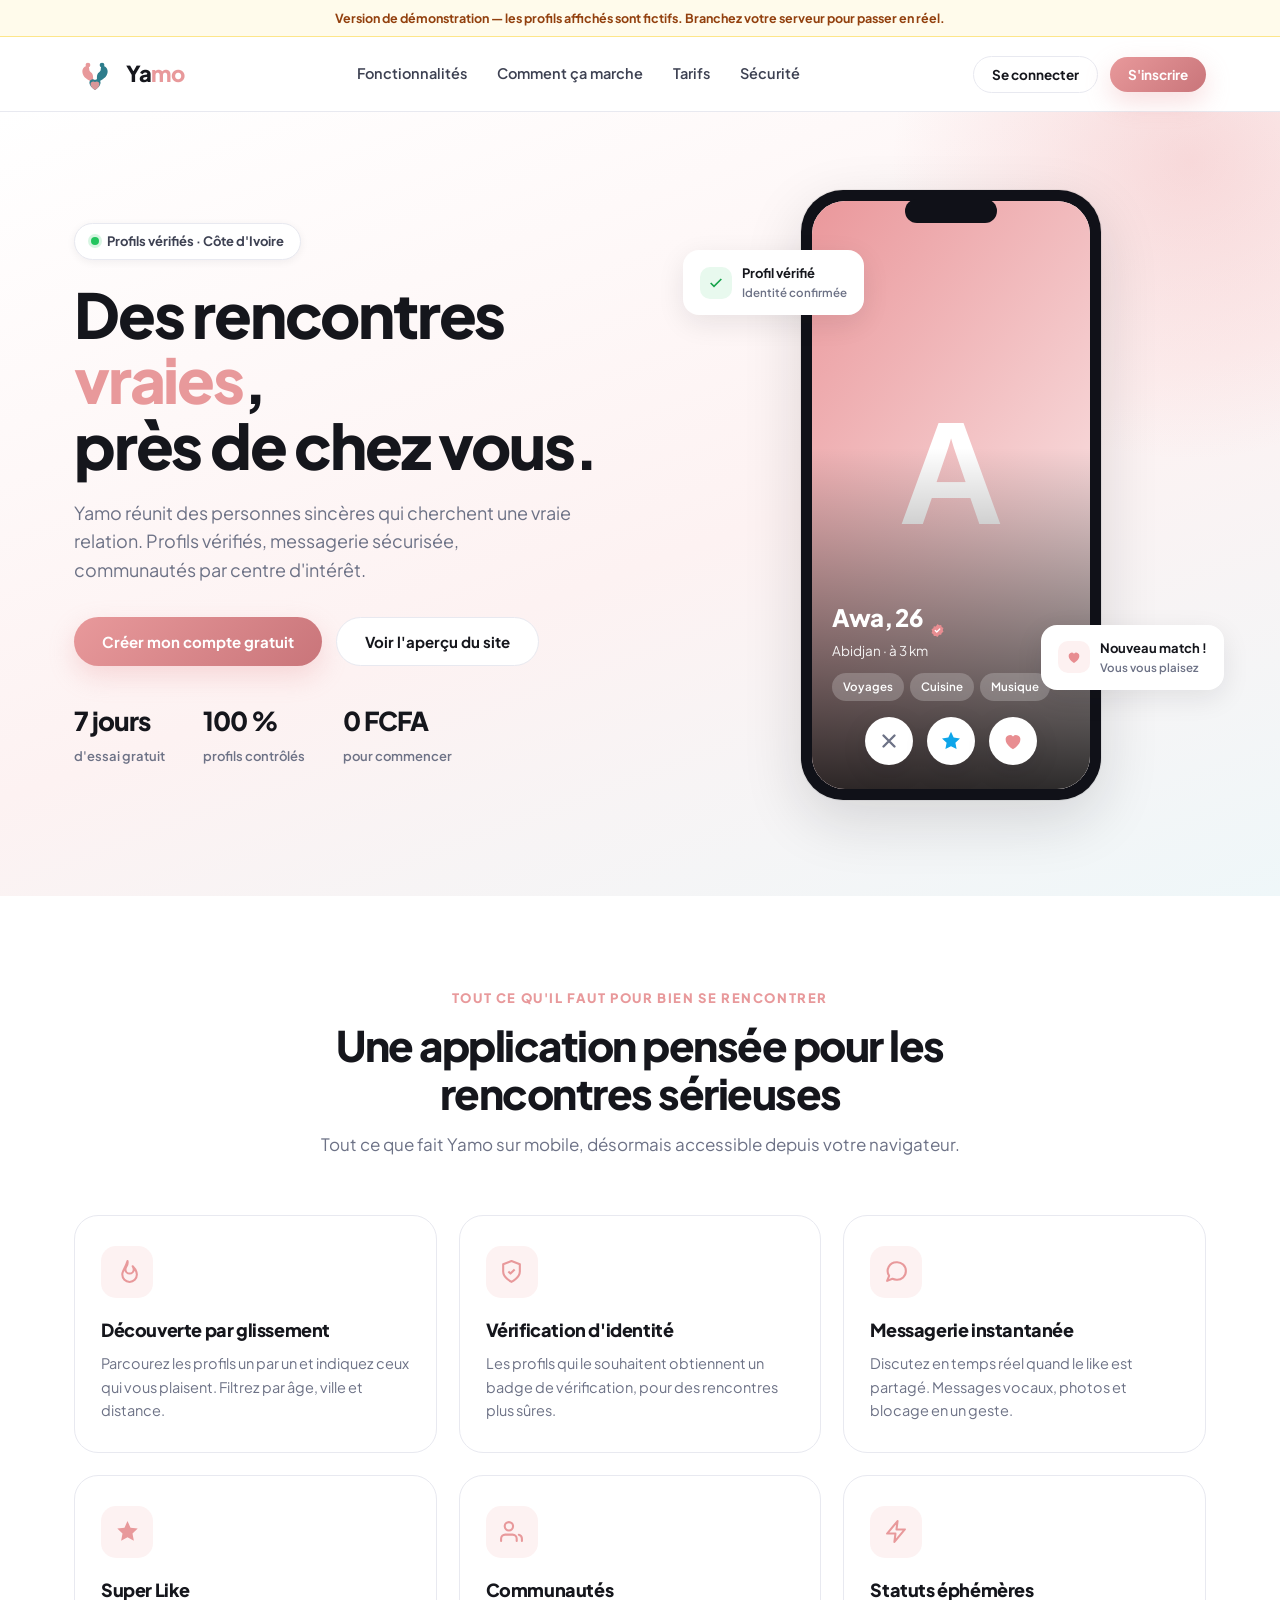
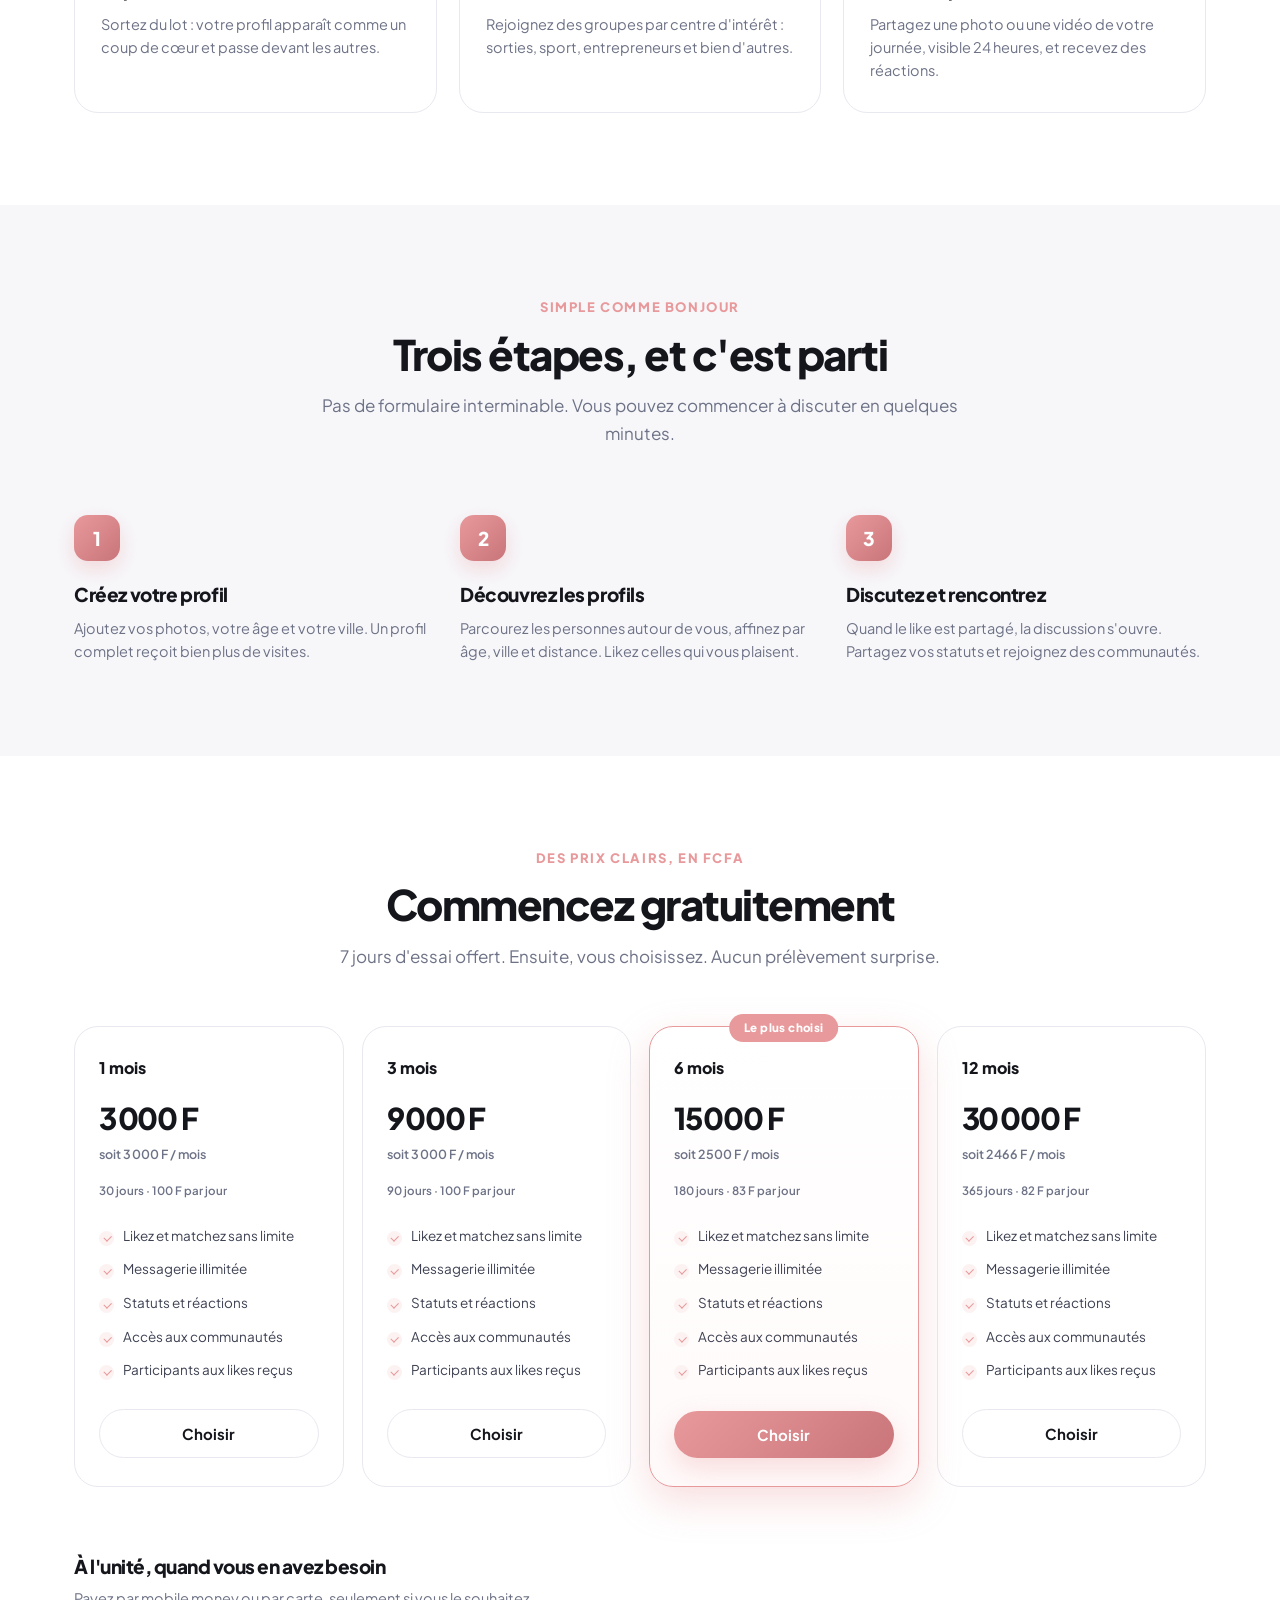
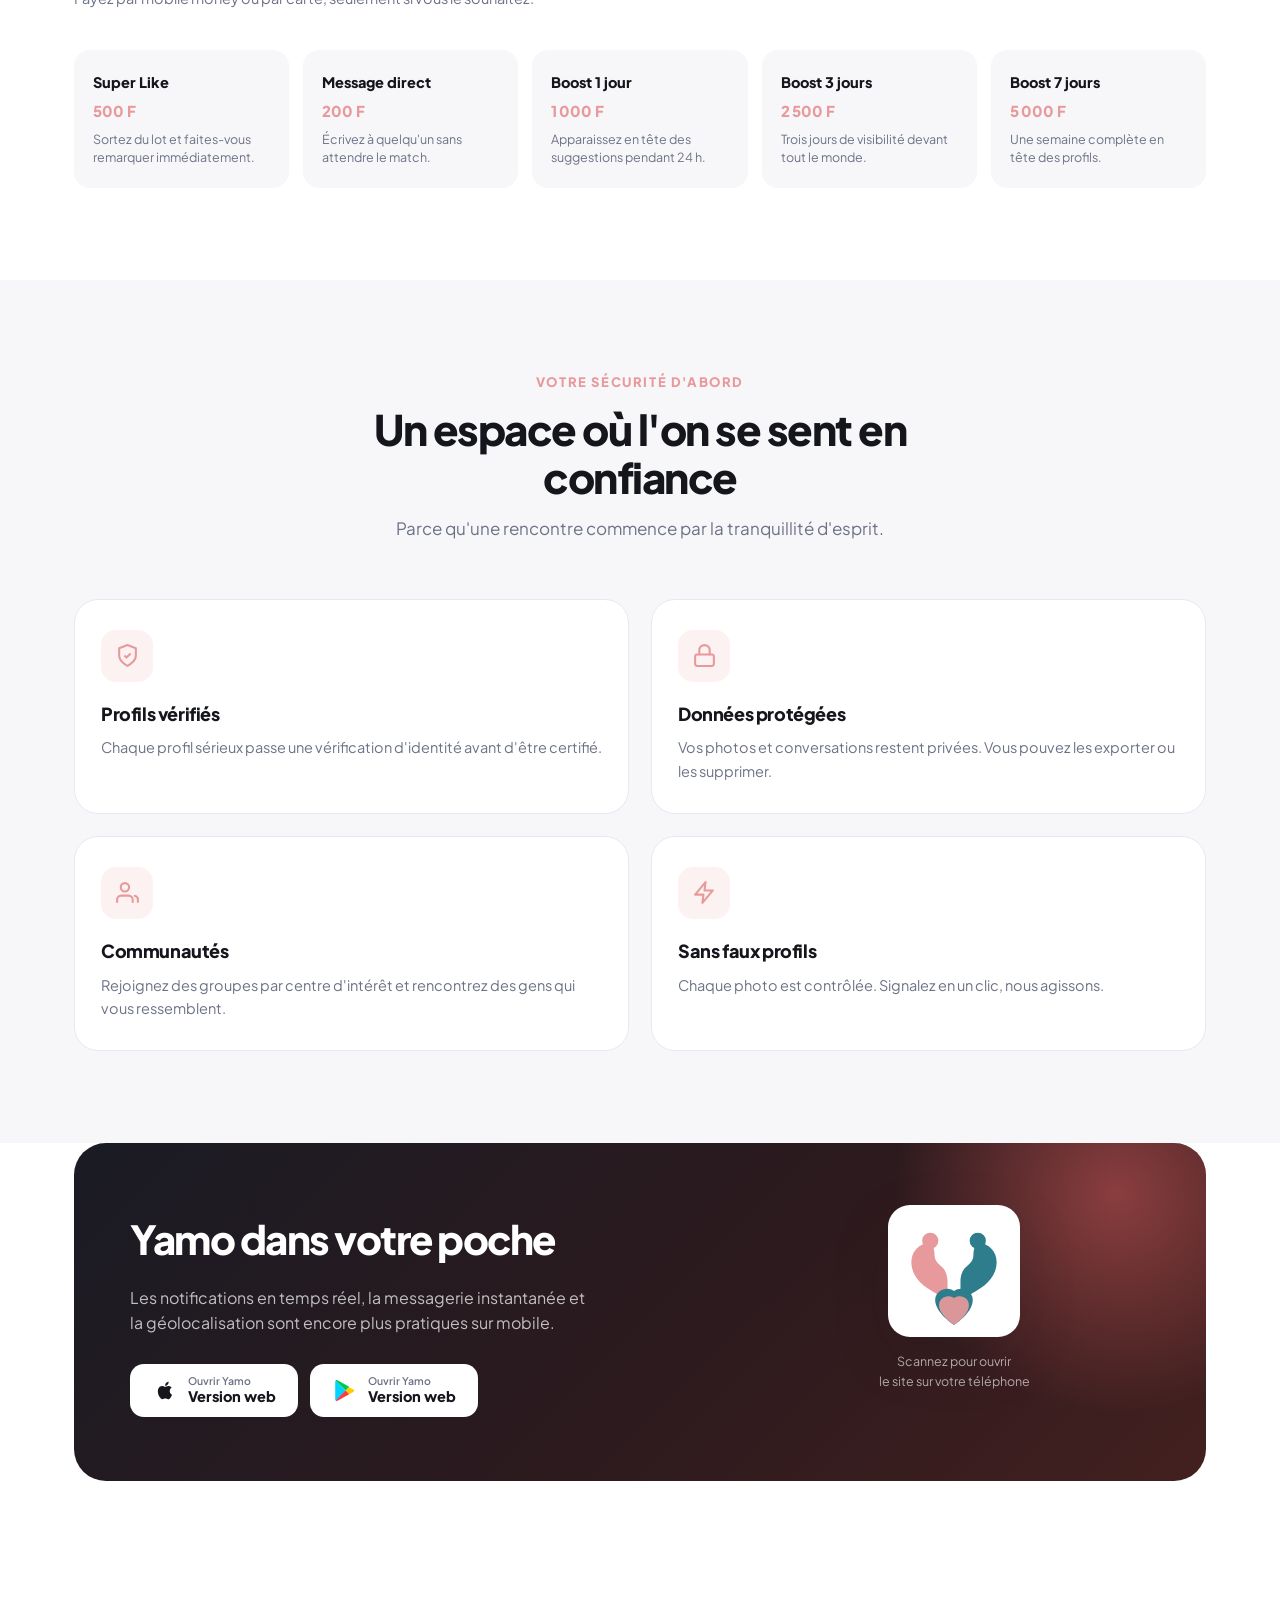
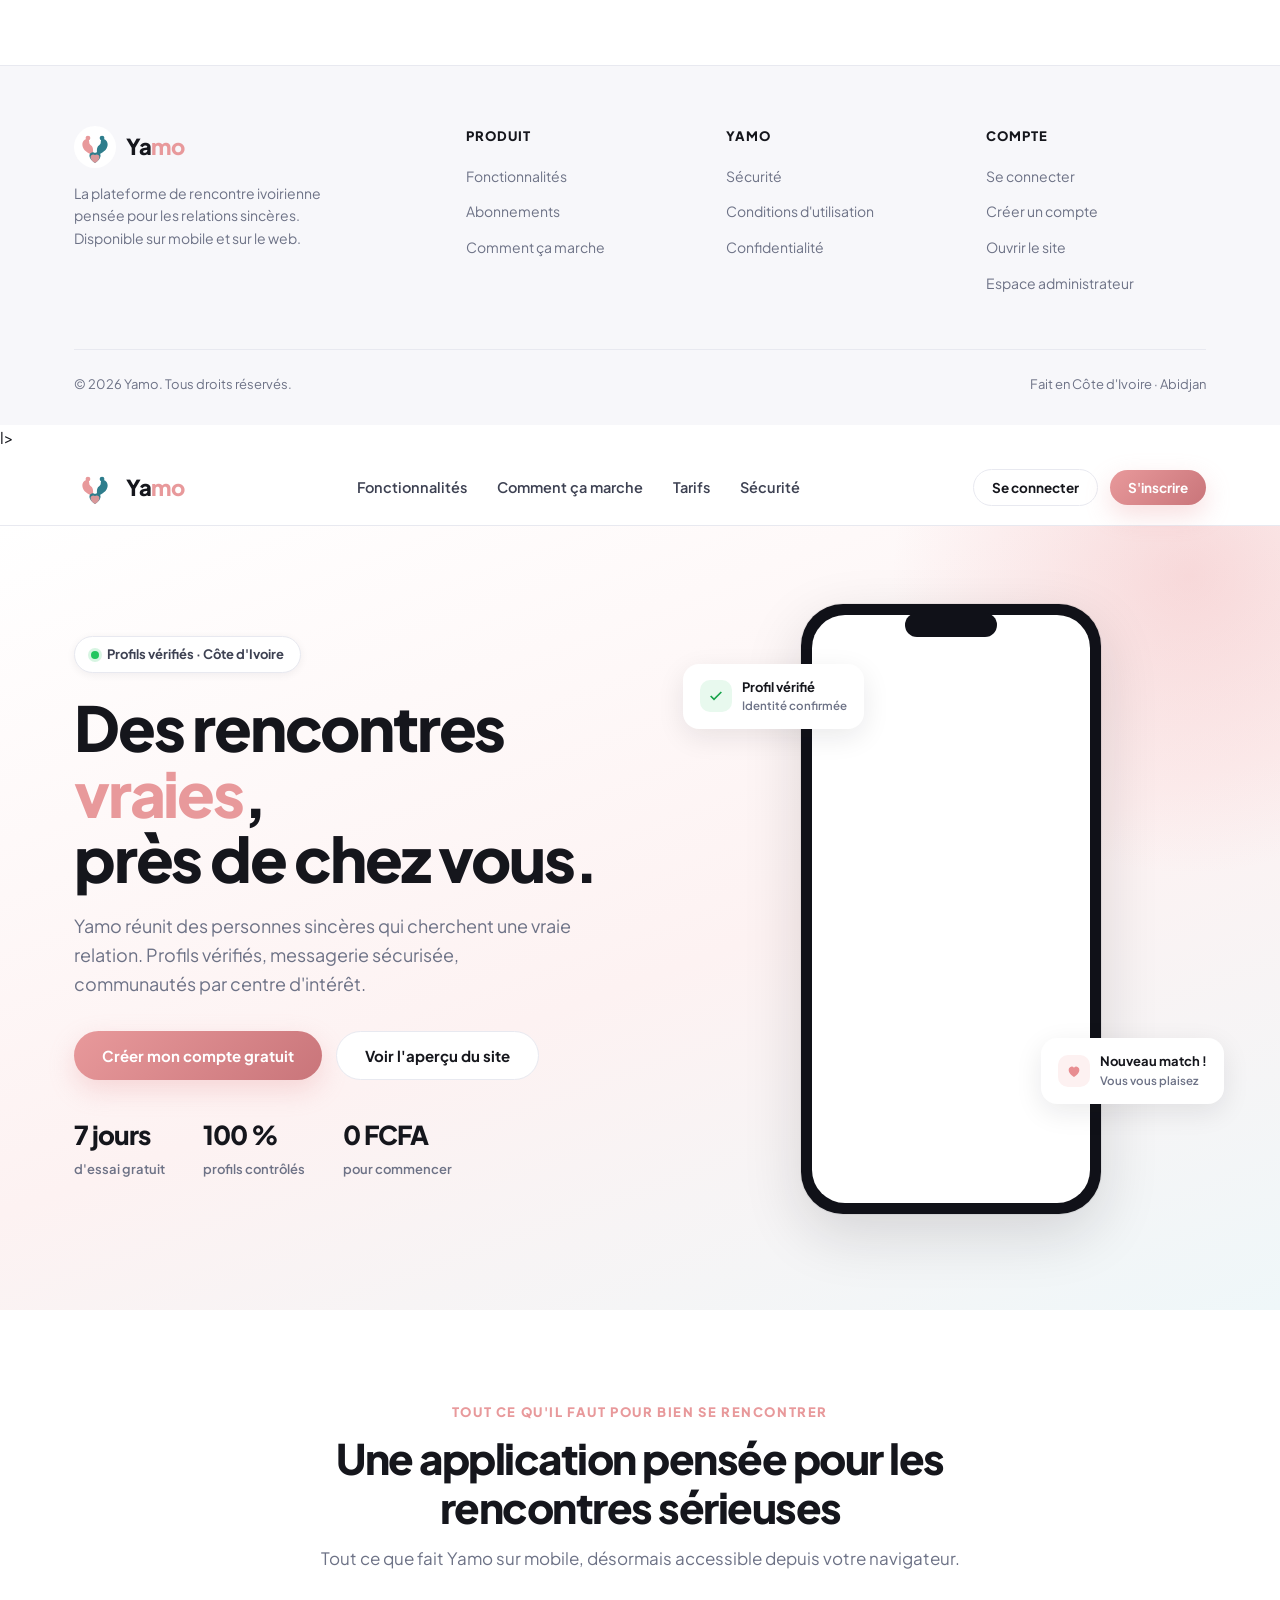
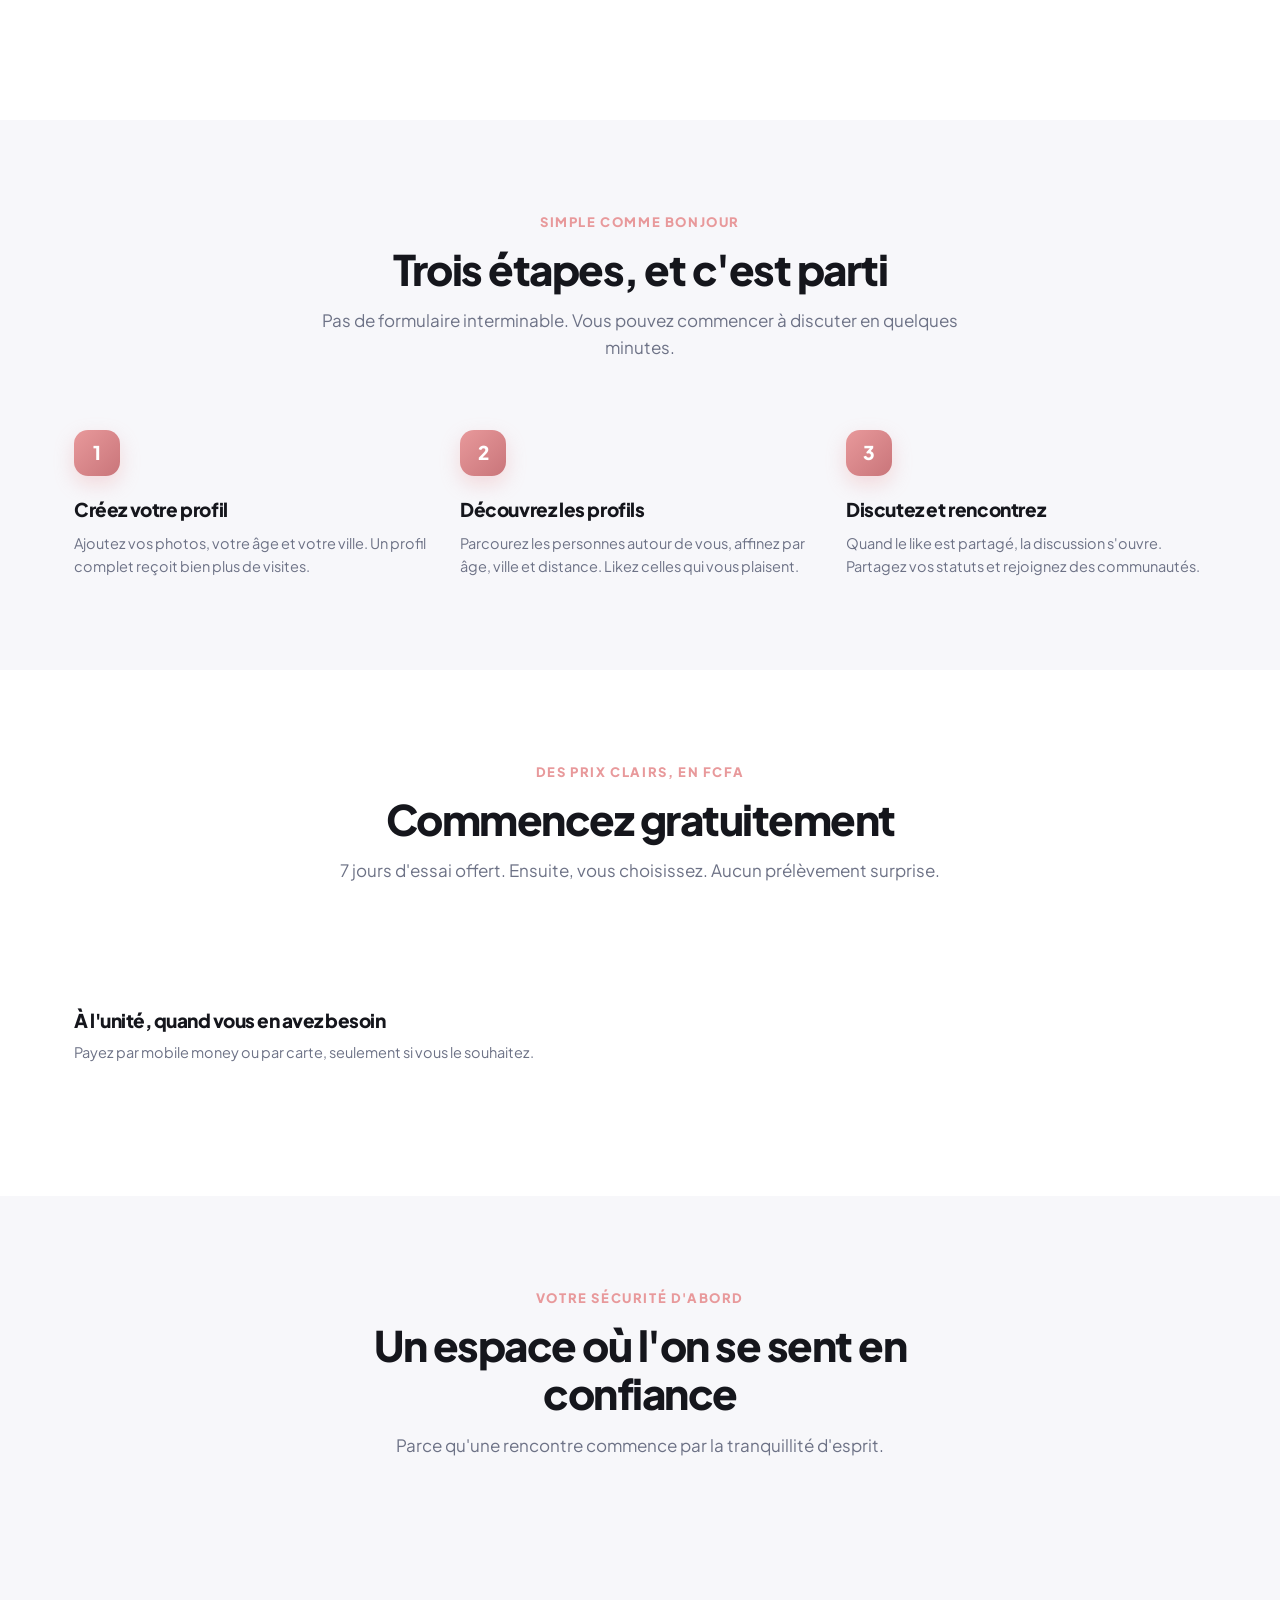
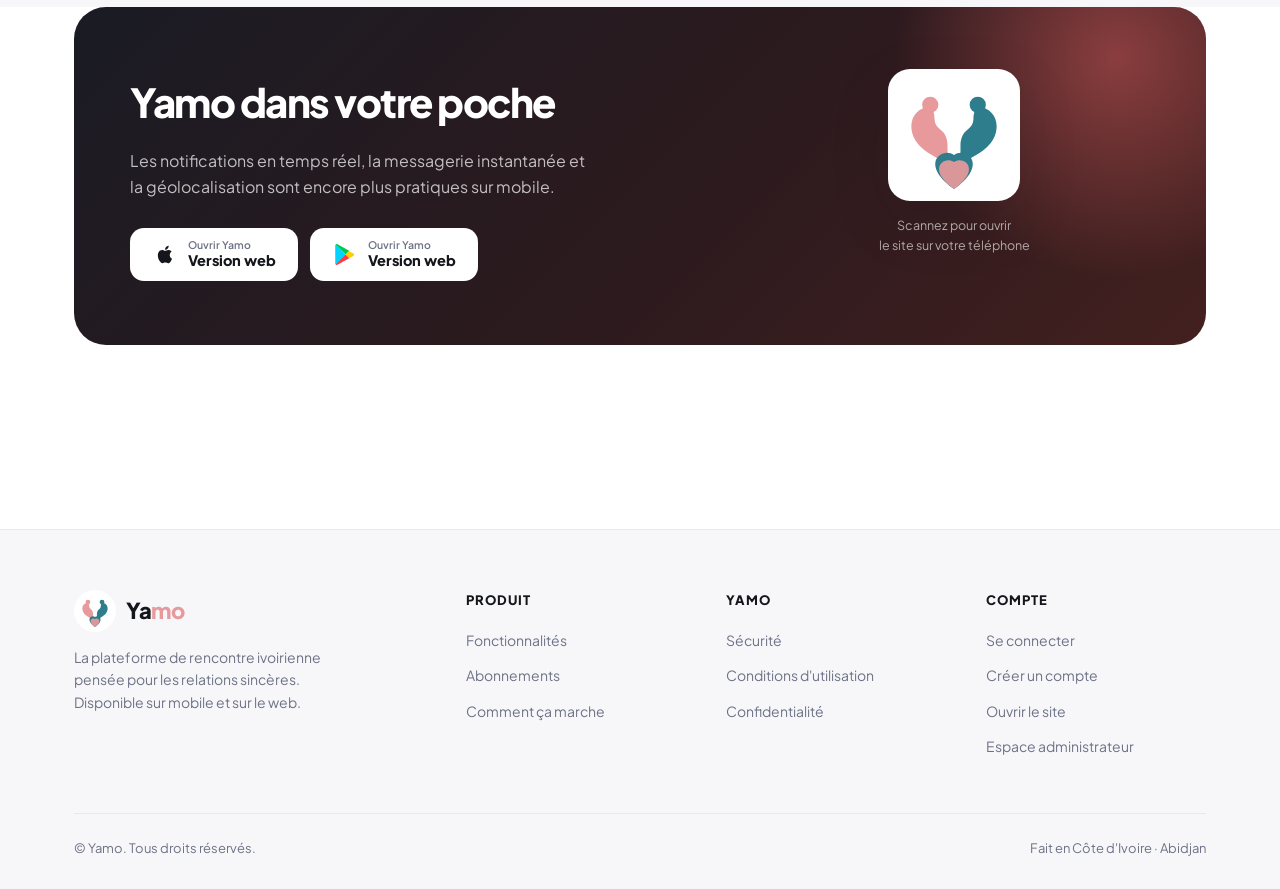
==== commit d4806c43: "Fix formatting issues in index.html" ====
--- a/yamo-web 2/index.html
+++ b/yamo-web 2/index.html
@@ -580,7 +580,7 @@
   window.addEventListener('load', function () { navigator.serviceWorker.register('./sw.js').catch(function(){}); });
 }
 </script>
-
+<script>
 /* ---------- Installation « comme une app » ---------- */
 (function () {
   var deferred = null;
